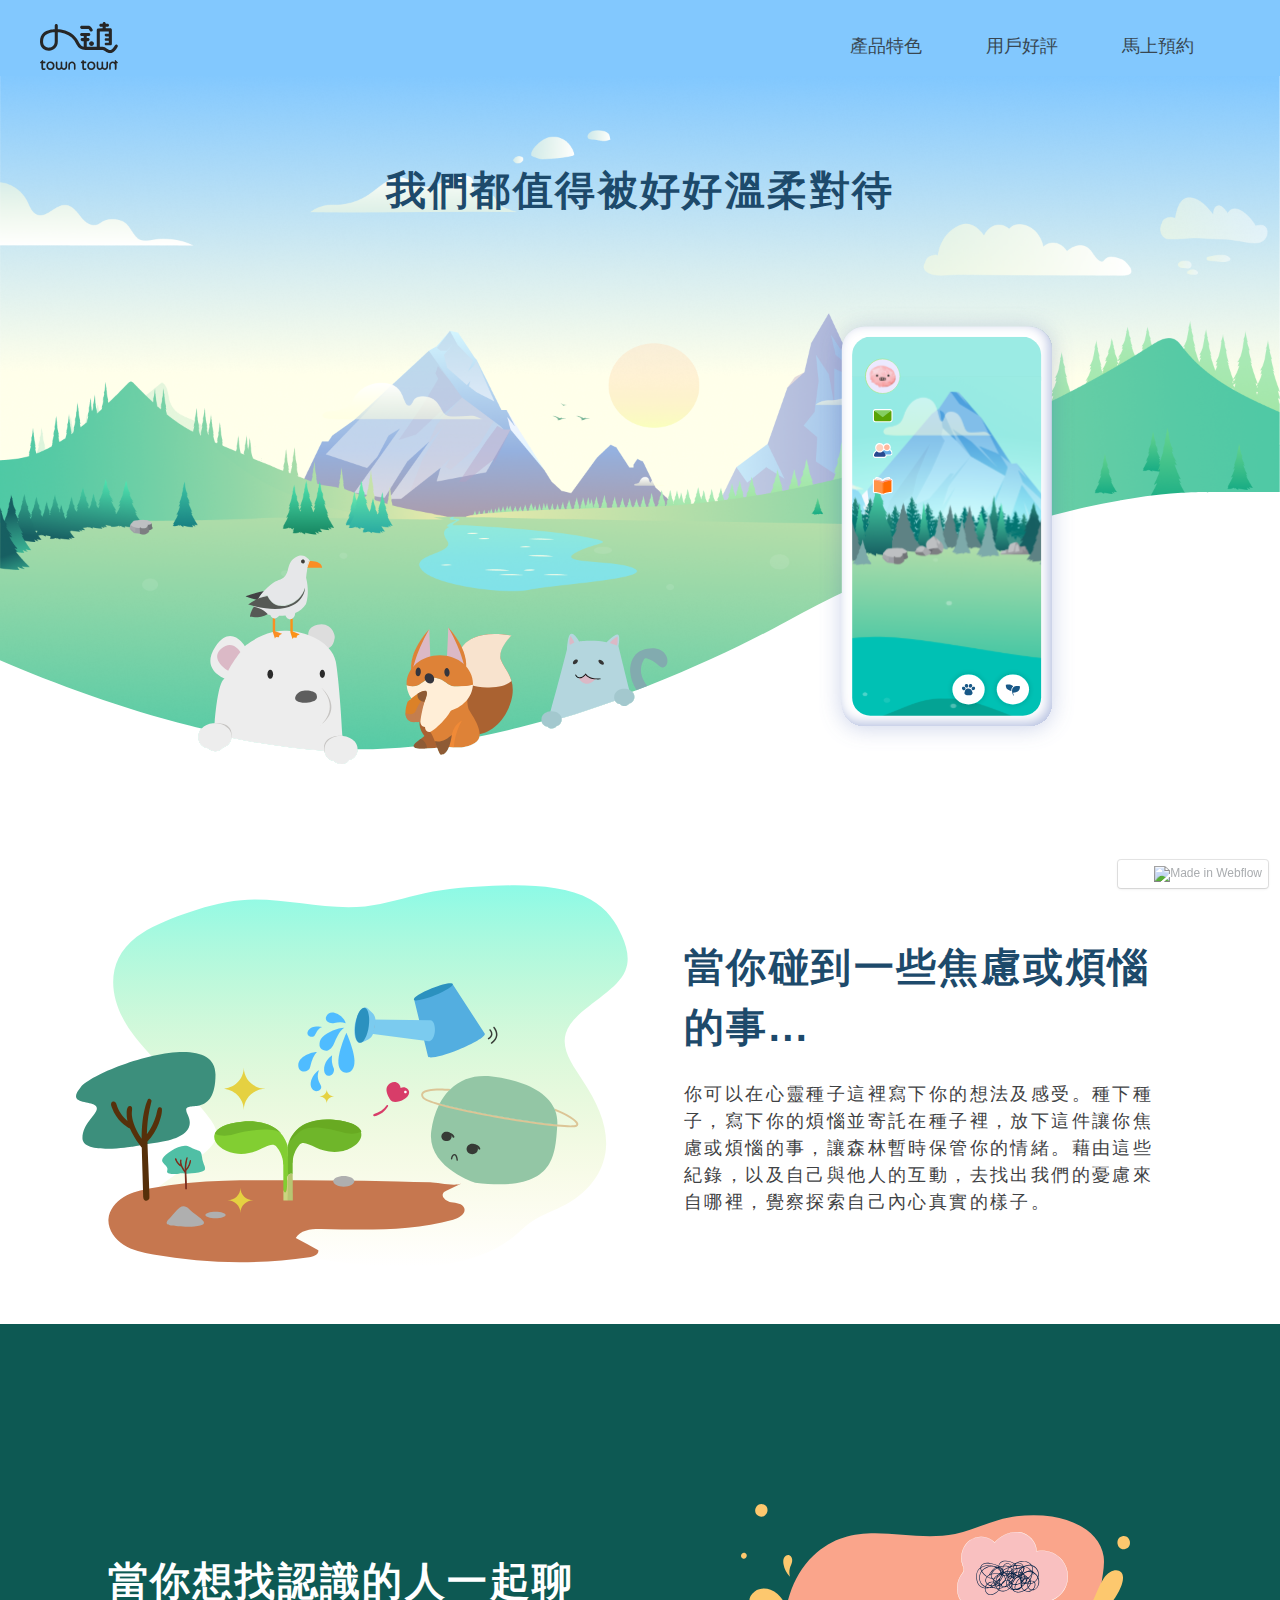
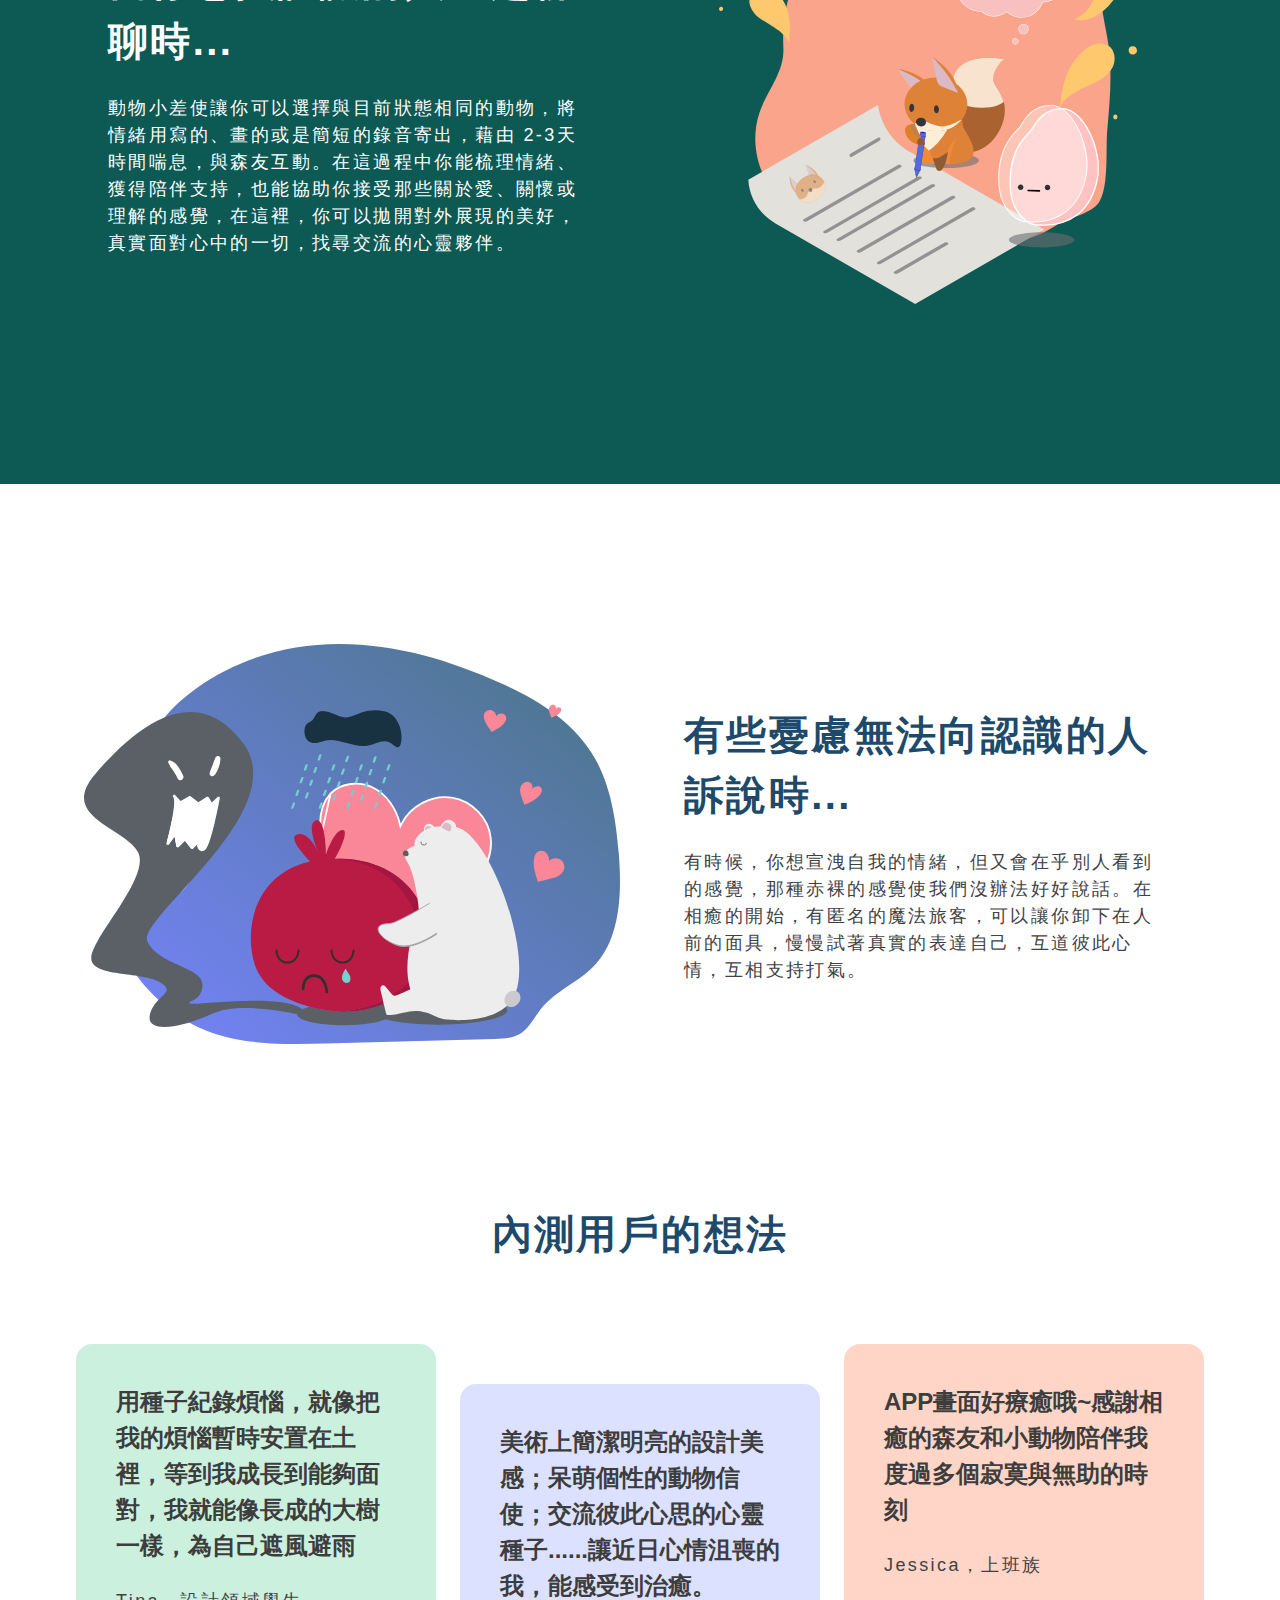
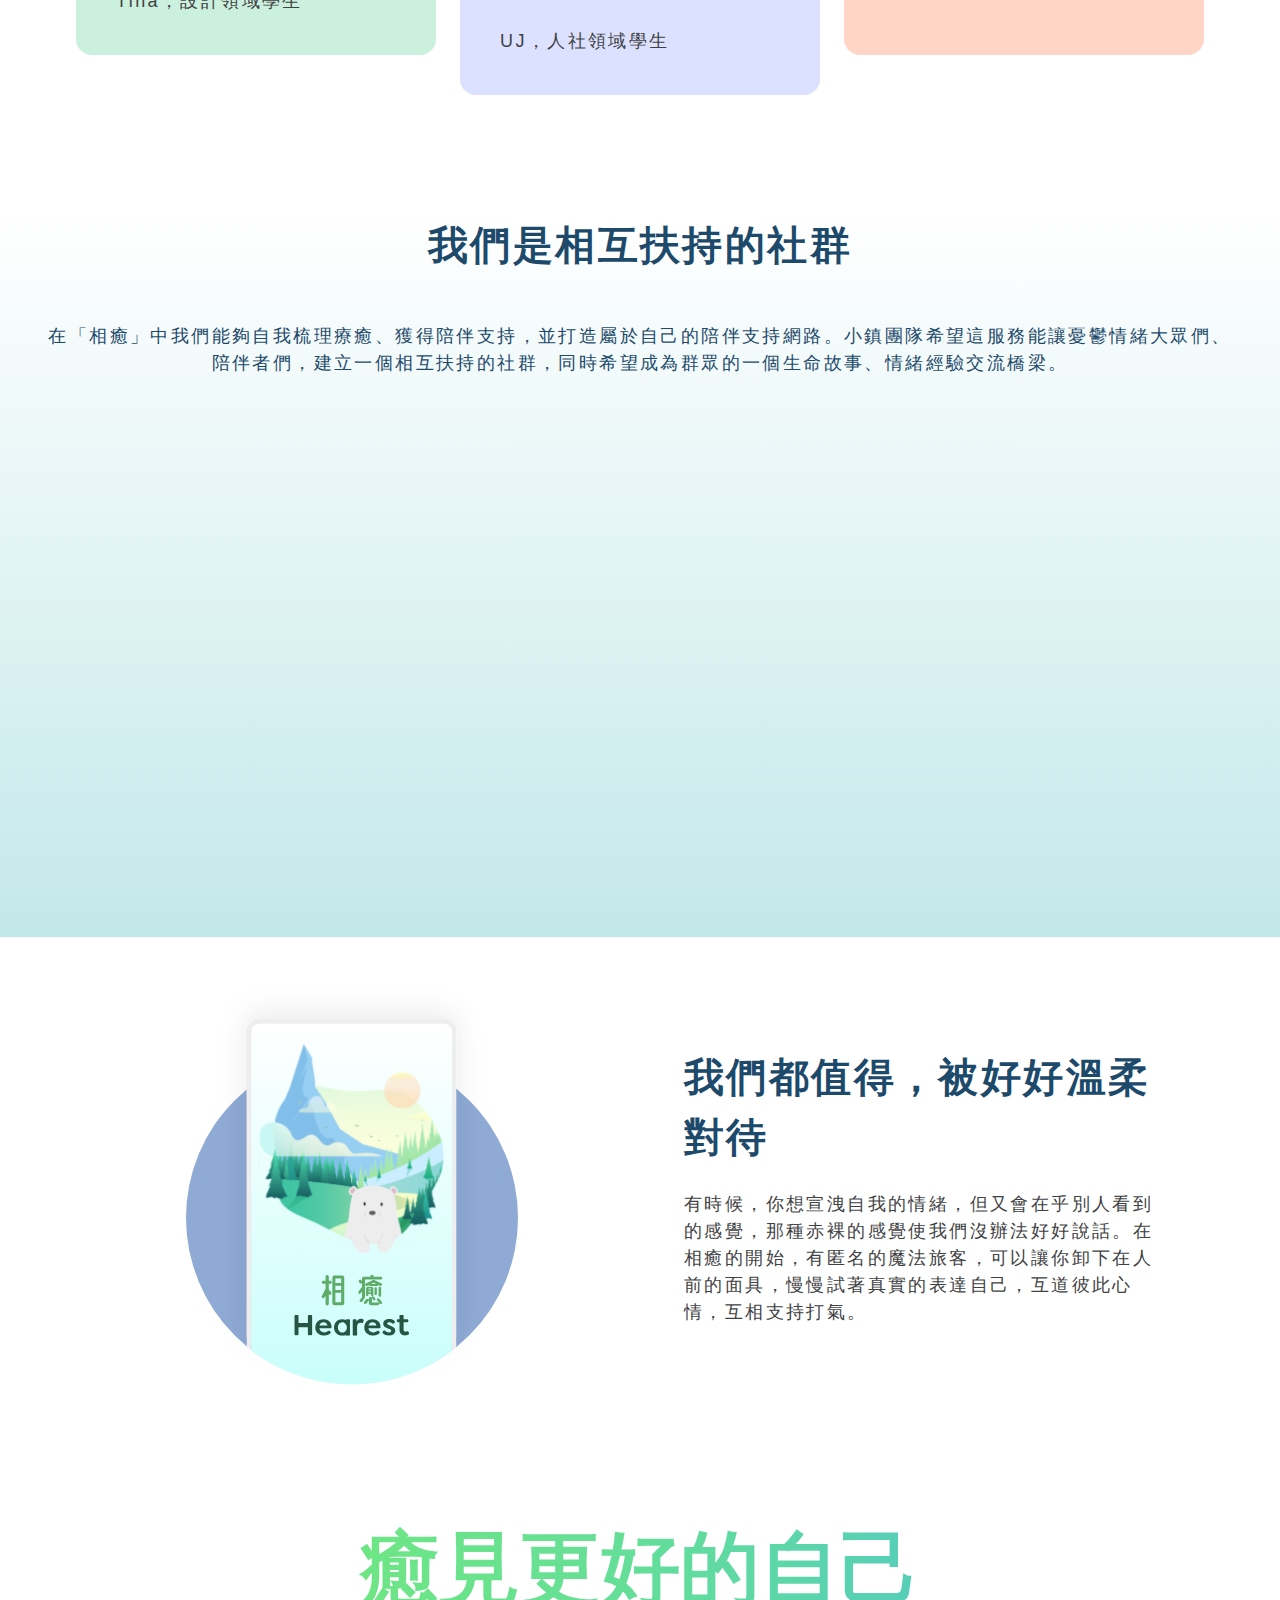
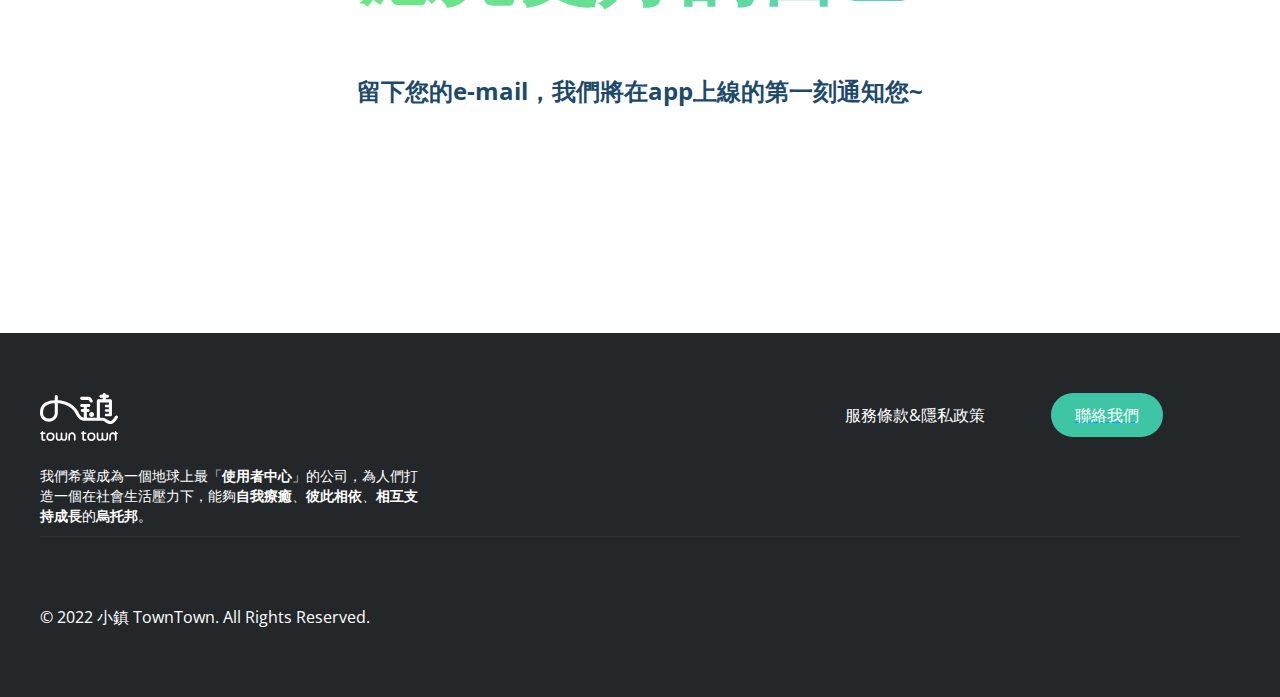
==== index.html @ df7f4c68 "rename index.html" ====
<!DOCTYPE html>
<!-- saved from url=(0028)https://towntown.webflow.io/ -->
<html data-wf-domain="towntown.webflow.io" data-wf-page="653117f0934f3eadecce525b"
    data-wf-site="653117f0934f3eadecce5252"
    class="w-mod-js wf-opensans-n7-active wf-opensans-n6-active wf-opensans-n3-active wf-opensans-n8-active wf-opensans-n4-active wf-opensans-i8-active wf-opensans-i6-active wf-opensans-i7-active wf-opensans-i4-active wf-opensans-i3-active wf-active w-mod-ix">

<head>
    <meta http-equiv="Content-Type" content="text/html; charset=UTF-8">
    <style>
        .wf-force-outline-none[tabindex="-1"]:focus {
            outline: none;
        }
    </style>
    <title>相癒 Hearest | 憂鬱情緒療癒x 社會支持力量 | 小鎮 TownTown</title>
    <meta content="width=device-width, initial-scale=1" name="viewport">
    <meta content="Webflow" name="generator">
    <link href="./相癒 Hearest _ 憂鬱情緒療癒x 社會支持力量 _ 小鎮 TownTown_files/towntown.webflow.52b657174.css" rel="stylesheet"
        type="text/css">
    <link href="https://fonts.googleapis.com/" rel="preconnect">
    <link href="https://fonts.gstatic.com/" rel="preconnect" crossorigin="anonymous">
    <script src="./相癒 Hearest _ 憂鬱情緒療癒x 社會支持力量 _ 小鎮 TownTown_files/webfont.js" type="text/javascript"></script>
    <link rel="stylesheet" href="./相癒 Hearest _ 憂鬱情緒療癒x 社會支持力量 _ 小鎮 TownTown_files/css" media="all">
    <script
        type="text/javascript">WebFont.load({ google: { families: ["Open Sans:300,300italic,400,400italic,600,600italic,700,700italic,800,800italic"] } });</script>
    <script
        type="text/javascript">!function (o, c) { var n = c.documentElement, t = " w-mod-"; n.className += t + "js", ("ontouchstart" in o || o.DocumentTouch && c instanceof DocumentTouch) && (n.className += t + "touch") }(window, document);</script>
    <link
        href="https://assets-global.website-files.com/653117f0934f3eadecce5252/6597a549fcd05eebdf01cf03_Frame%207173.png"
        rel="shortcut icon" type="image/x-icon">
    <link
        href="https://assets-global.website-files.com/653117f0934f3eadecce5252/6597a56d4db848d776b68b44_Frame%207173%20(1).png"
        rel="apple-touch-icon">
</head>

<body>
    <div class="hero-section">
        <div data-collapse="medium" data-animation="default" data-duration="400" id="Navigation" data-easing="ease"
            data-easing2="ease" role="banner" class="navbar w-nav">
            <div class="navigation-container">
                <div class="navigation-left"><a href="https://towntown.webflow.io/#" class="brand w-nav-brand"><img
                            src="./相癒 Hearest _ 憂鬱情緒療癒x 社會支持力量 _ 小鎮 TownTown_files/62aff07b612225268de9e72d_Town Town Logo.svg"
                            width="40" alt="" class="image"></a></div>
                <div class="navigation-right">
                    <div class="menu-button w-nav-button" style="-webkit-user-select: text;" aria-label="menu"
                        role="button" tabindex="0" aria-controls="w-nav-overlay-0" aria-haspopup="menu"
                        aria-expanded="false">
                        <div class="icon w-icon-nav-menu"></div>
                    </div>
                    <nav role="navigation" class="nav-menu w-nav-menu"><a href="https://towntown.webflow.io/#"
                            class="nav-link w-nav-link">產品特色</a><a href="https://towntown.webflow.io/#"
                            class="nav-link w-nav-link">用戶好評</a><a href="https://towntown.webflow.io/#"
                            class="nav-link w-nav-link">馬上預約</a></nav>
                </div>
            </div>
            <div class="w-nav-overlay" data-wf-ignore="" id="w-nav-overlay-0"></div>
        </div>
        <div class="header-container">
            <h1 class="hero-slogan">我們都值得被好好溫柔對待</h1>
        </div>
        <div class="hero-image-container"><img
                src="./相癒 Hearest _ 憂鬱情緒療癒x 社會支持力量 _ 小鎮 TownTown_files/62aff07b61222575c3e9e72e_Hero Image.png"
                loading="lazy" alt="" class="hero-image">
            <div class="hero-under-image-container"><img
                    src="./相癒 Hearest _ 憂鬱情緒療癒x 社會支持力量 _ 小鎮 TownTown_files/62aff07b6122252638e9e72f_Hero Under.svg"
                    loading="lazy" alt="" class="image-2"><img
                    src="./相癒 Hearest _ 憂鬱情緒療癒x 社會支持力量 _ 小鎮 TownTown_files/62aff07b612225387fe9e73b_phone.svg"
                    loading="lazy" alt="" class="phone-image"></div>
        </div>
    </div>
    <div id="Feature" class="feature-section-001">
        <div class="feature-container w-container">
            <div class="feature-wrap">
                <div id="w-node-_2a39d001-4cb1-9a14-b9ed-28e8a02d83ef-ecce525b" class="feature-image-wrapper"><img
                        src="./相癒 Hearest _ 憂鬱情緒療癒x 社會支持力量 _ 小鎮 TownTown_files/62aff07b6122257db8e9e738_feature01.svg"
                        loading="lazy" alt="" class="feature-image"></div>
                <div id="w-node-_2a39d001-4cb1-9a14-b9ed-28e8a02d83f1-ecce525b" class="content-wrapper">
                    <h2 class="heading-2">當你碰到一些焦慮或煩惱的事...</h2>
                    <h5 class="heading-5">
                        你可以在心靈種子這裡寫下你的想法及感受。種下種子，寫下你的煩惱並寄託在種子裡，放下這件讓你焦慮或煩惱的事，讓森林暫時保管你的情緒。藉由這些紀錄，以及自己與他人的互動，去找出我們的憂慮來自哪裡，覺察探索自己內心真實的樣子。
                    </h5>
                </div>
            </div>
        </div>
    </div>
    <div class="feature-section-002">
        <div class="feature-container w-container">
            <div class="feature-wrap">
                <div id="w-node-_3c81099e-f579-6a2d-8069-eecb52c39611-ecce525b" class="content-wrapper">
                    <h2 class="white-heading-2">當你想找認識的人一起聊聊時...</h2>
                    <h5 class="white-heading-5">動物小差使讓你可以選擇與目前狀態相同的動物，將情緒用寫的、畫的或是簡短的錄音寄出，藉由 2-3天
                        時間喘息，與森友互動。在這過程中你能梳理情緒、獲得陪伴支持，也能協助你接受那些關於愛、關懷或理解的感覺，在這裡，你可以拋開對外展現的美好，真實面對心中的一切，找尋交流的心靈夥伴。</h5>
                </div>
                <div id="w-node-_3c81099e-f579-6a2d-8069-eecb52c39616-ecce525b" class="feature-image-wrapper"><img
                        src="./相癒 Hearest _ 憂鬱情緒療癒x 社會支持力量 _ 小鎮 TownTown_files/62aff07b61222566b6e9e736_feature02.svg"
                        loading="lazy" alt="" class="feature-image"></div>
            </div>
        </div>
    </div>
    <div class="feature-section-003">
        <div class="feature-container w-container">
            <div class="feature-wrap">
                <div id="w-node-c31a8336-4b99-c347-07bd-5ba0e6fea67e-ecce525b" class="feature-image-wrapper"><img
                        src="./相癒 Hearest _ 憂鬱情緒療癒x 社會支持力量 _ 小鎮 TownTown_files/62aff07b6122253f53e9e737_feature03.svg"
                        loading="lazy" alt="" class="feature-image"></div>
                <div id="w-node-c31a8336-4b99-c347-07bd-5ba0e6fea680-ecce525b" class="content-wrapper">
                    <h2 class="heading-2">有些憂慮無法向認識的人訴說時...</h2>
                    <h5 class="heading-6">
                        有時候，你想宣洩自我的情緒，但又會在乎別人看到的感覺，那種赤裸的感覺使我們沒辦法好好說話。在相癒的開始，有匿名的魔法旅客，可以讓你卸下在人前的面具，慢慢試著真實的表達自己，互道彼此心情，互相支持打氣。
                    </h5>
                </div>
            </div>
        </div>
    </div>
    <div id="Comment" class="comment-section">
        <h1 class="heading-1">內測用戶的想法</h1>
        <div class="comment-container w-container">
            <div class="w-layout-grid comment-wrapper">
                <div id="w-node-_5c5f6e3d-2763-3bc3-1f70-f524d8a267f0-ecce525b" class="green-comment">
                    <h3 class="heading-3">用種子紀錄煩惱，就像把我的煩惱暫時安置在土裡，等到我成長到能夠面對，我就能像長成的大樹一樣，為自己遮風避雨</h3>
                    <h5 class="heading-7">Tina，設計領域學生</h5>
                </div>
                <div id="w-node-_5c5f6e3d-2763-3bc3-1f70-f524d8a267f5-ecce525b" class="blue-comment">
                    <h3 class="heading-3">美術上簡潔明亮的設計美感；呆萌個性的動物信使；交流彼此心思的心靈種子......讓近日心情沮喪的我，能感受到治癒。</h3>
                    <h5 class="heading-8">UJ，人社領域學生</h5>
                </div>
                <div id="w-node-_5c5f6e3d-2763-3bc3-1f70-f524d8a267fa-ecce525b" class="red-comment">
                    <h3 class="heading-3">APP畫面好療癒哦~感謝相癒的森友和小動物陪伴我度過多個寂寞與無助的時刻</h3>
                    <h5 class="heading-8">Jessica，上班族</h5>
                </div>
            </div>
        </div>
    </div>
    <div class="community-section">
        <h1 class="heading-9">我們是相互扶持的社群</h1>
        <div class="community-container w-container">
            <h4 class="heading-4">
                在「相癒」中我們能夠自我梳理療癒、獲得陪伴支持，並打造屬於自己的陪伴支持網路。小鎮團隊希望這服務能讓憂鬱情緒大眾們、陪伴者們，建立一個相互扶持的社群，同時希望成為群眾的一個生命故事、情緒經驗交流橋梁。
            </h4>
        </div>
    </div>
    <div class="feature-section-004">
        <div class="feature-container w-container">
            <div class="feature-wrap">
                <div id="w-node-_14f64a3d-f7d2-2223-f812-e073b749626a-ecce525b" class="feature-image-wrapper"><img
                        src="./相癒 Hearest _ 憂鬱情緒療癒x 社會支持力量 _ 小鎮 TownTown_files/62aff07b6122251a7ae9e743_phone 2.svg"
                        loading="lazy" alt="" class="feature-image"></div>
                <div id="w-node-_14f64a3d-f7d2-2223-f812-e073b749626c-ecce525b" class="content-wrapper">
                    <h2 class="heading-10">我們都值得，被好好溫柔對待</h2>
                    <h5 class="heading-11">
                        有時候，你想宣洩自我的情緒，但又會在乎別人看到的感覺，那種赤裸的感覺使我們沒辦法好好說話。在相癒的開始，有匿名的魔法旅客，可以讓你卸下在人前的面具，慢慢試著真實的表達自己，互道彼此心情，互相支持打氣。
                    </h5>
                </div>
            </div>
        </div>
    </div>
    <div id="Subscription" class="subscribe-section">
        <div class="feature-container-2 w-container">
            <div class="gradient-slogan">
                <div class="slogan">癒見更好的自己</div>
            </div>
            <h4 class="bold-heading-4">留下您的e-mail，我們將在app上線的第一刻通知您~</h4>
            <div data-w-id="fd6d6edf-c2c5-7ba2-e72b-1a6499dc7aa2" style="opacity: 1;" class="form-block w-form">
                <form id="email-form" name="email-form" data-name="Email Form"
                    action="https://gmail.us9.list-manage.com/subscribe/post?u=cec7a58bfc59dd7334b4f89f1&amp;amp;id=565ceb5d93"
                    method="post" class="white-form" data-wf-page-id="653117f0934f3eadecce525b"
                    data-wf-element-id="fd6d6edf-c2c5-7ba2-e72b-1a6499dc7aa3" aria-label="Email Form"><input
                        type="email" class="form w-input" maxlength="256" name="Email" data-name="Email"
                        placeholder="請輸入您的e-mail" id="Email" required=""><input type="submit" value="通知我"
                        data-wait="Please wait..." class="submit-btn w-button"></form>
                <div class="success w-form-done" tabindex="-1" role="region" aria-label="Email Form success">
                    <div class="text-block-83"> 非常感謝~ 您將會在app上線的第一天收到通知!</div>
                </div>
                <div class="error-message w-form-fail" tabindex="-1" role="region" aria-label="Email Form failure">
                    <div class="text-block-83">喔哦! 您輸入的email格式可能不正確喔，請重新輸入吧~</div>
                </div>
            </div>
        </div>
    </div>
    <div class="footer">
        <div class="container">
            <div class="w-layout-grid footer-grid">
                <div id="w-node-_1923ae37-2d7e-2918-fe6b-a9c9cfc6e1f8-ecce525b" class="footer-column"><img
                        src="./相癒 Hearest _ 憂鬱情緒療癒x 社會支持力量 _ 小鎮 TownTown_files/62aff07b612225fec0e9e744_white logo.svg"
                        alt="" height="48" class="footer-logo">
                    <p class="paragraph-2">
                        我們希冀成為一個地球上最「<strong>使用者中心</strong>」的公司，為人們打造一個在社會生活壓力下，能夠<strong>自我療癒</strong>、<strong>彼此相依</strong>、<strong>相互支持成長</strong>的<strong>烏托邦</strong>。
                    </p>
                </div>
                <div id="w-node-_1923ae37-2d7e-2918-fe6b-a9c9cfc6e20b-ecce525b" class="footer-column"></div>
                <div id="w-node-_1923ae37-2d7e-2918-fe6b-a9c9cfc6e20c-ecce525b" class="footer-column"><a
                        href="https://towntown.webflow.io/#" class="footer-link">服務條款&amp;隱私政策</a></div>
                <div id="w-node-_1923ae37-2d7e-2918-fe6b-a9c9cfc6e20f-ecce525b" class="footer-column"><a
                        href="mailto:tobewithblue@gmail.com" class="link-block w-inline-block">
                        <div class="contact-me-button">
                            <div class="contact-me-text">聯絡我們</div>
                        </div>
                    </a></div>
            </div>
            <div class="footer-legal">
                <div class="footer-detail-left">
                    <div class="legal">© 2022 小鎮 TownTown. All Rights Reserved.</div>
                </div>
                <div class="footer-detail-right"></div>
            </div>
        </div>
    </div>
    <script src="./相癒 Hearest _ 憂鬱情緒療癒x 社會支持力量 _ 小鎮 TownTown_files/jquery-3.5.1.min.dc5e7f18c8.js"
        type="text/javascript" integrity="sha256-9/aliU8dGd2tb6OSsuzixeV4y/faTqgFtohetphbbj0="
        crossorigin="anonymous"></script>
    <script src="./相癒 Hearest _ 憂鬱情緒療癒x 社會支持力量 _ 小鎮 TownTown_files/webflow.1dc22de0c.js"
        type="text/javascript"></script>
</body>

</html>
---- 相癒 Hearest _ 憂鬱情緒療癒x 社會支持力量 _ 小鎮 TownTown_files/towntown.webflow.52b657174.css ----
html {
  -ms-text-size-adjust: 100%;
  -webkit-text-size-adjust: 100%;
  font-family: sans-serif;
}

body {
  margin: 0;
}

article, aside, details, figcaption, figure, footer, header, hgroup, main, menu, nav, section, summary {
  display: block;
}

audio, canvas, progress, video {
  vertical-align: baseline;
  display: inline-block;
}

audio:not([controls]) {
  height: 0;
  display: none;
}

[hidden], template {
  display: none;
}

a {
  background-color: rgba(0, 0, 0, 0);
}

a:active, a:hover {
  outline: 0;
}

abbr[title] {
  border-bottom: 1px dotted;
}

b, strong {
  font-weight: bold;
}

dfn {
  font-style: italic;
}

h1 {
  margin: .67em 0;
  font-size: 2em;
}

mark {
  color: #000;
  background: #ff0;
}

small {
  font-size: 80%;
}

sub, sup {
  vertical-align: baseline;
  font-size: 75%;
  line-height: 0;
  position: relative;
}

sup {
  top: -.5em;
}

sub {
  bottom: -.25em;
}

img {
  border: 0;
}

svg:not(:root) {
  overflow: hidden;
}

figure {
  margin: 1em 40px;
}

hr {
  box-sizing: content-box;
  height: 0;
}

pre {
  overflow: auto;
}

code, kbd, pre, samp {
  font-family: monospace;
  font-size: 1em;
}

button, input, optgroup, select, textarea {
  color: inherit;
  font: inherit;
  margin: 0;
}

button {
  overflow: visible;
}

button, select {
  text-transform: none;
}

button, html input[type="button"], input[type="reset"] {
  -webkit-appearance: button;
  cursor: pointer;
}

button[disabled], html input[disabled] {
  cursor: default;
}

button::-moz-focus-inner, input::-moz-focus-inner {
  border: 0;
  padding: 0;
}

input {
  line-height: normal;
}

input[type="checkbox"], input[type="radio"] {
  box-sizing: border-box;
  padding: 0;
}

input[type="number"]::-webkit-inner-spin-button, input[type="number"]::-webkit-outer-spin-button {
  height: auto;
}

input[type="search"] {
  -webkit-appearance: none;
}

input[type="search"]::-webkit-search-cancel-button, input[type="search"]::-webkit-search-decoration {
  -webkit-appearance: none;
}

fieldset {
  border: 1px solid silver;
  margin: 0 2px;
  padding: .35em .625em .75em;
}

legend {
  border: 0;
  padding: 0;
}

textarea {
  overflow: auto;
}

optgroup {
  font-weight: bold;
}

table {
  border-collapse: collapse;
  border-spacing: 0;
}

td, th {
  padding: 0;
}

@font-face {
  font-family: webflow-icons;
  src: url("[data-uri]") format("truetype");
  font-weight: normal;
  font-style: normal;
}

[class^="w-icon-"], [class*=" w-icon-"] {
  speak: none;
  font-variant: normal;
  text-transform: none;
  -webkit-font-smoothing: antialiased;
  -moz-osx-font-smoothing: grayscale;
  font-style: normal;
  font-weight: normal;
  line-height: 1;
  font-family: webflow-icons !important;
}

.w-icon-slider-right:before {
  content: "";
}

.w-icon-slider-left:before {
  content: "";
}

.w-icon-nav-menu:before {
  content: "";
}

.w-icon-arrow-down:before, .w-icon-dropdown-toggle:before {
  content: "";
}

.w-icon-file-upload-remove:before {
  content: "";
}

.w-icon-file-upload-icon:before {
  content: "";
}

* {
  box-sizing: border-box;
}

html {
  height: 100%;
}

body {
  min-height: 100%;
  color: #333;
  background-color: #fff;
  margin: 0;
  font-family: Arial, sans-serif;
  font-size: 14px;
  line-height: 20px;
}

img {
  max-width: 100%;
  vertical-align: middle;
  display: inline-block;
}

html.w-mod-touch * {
  background-attachment: scroll !important;
}

.w-block {
  display: block;
}

.w-inline-block {
  max-width: 100%;
  display: inline-block;
}

.w-clearfix:before, .w-clearfix:after {
  content: " ";
  grid-area: 1 / 1 / 2 / 2;
  display: table;
}

.w-clearfix:after {
  clear: both;
}

.w-hidden {
  display: none;
}

.w-button {
  color: #fff;
  line-height: inherit;
  cursor: pointer;
  background-color: #3898ec;
  border: 0;
  border-radius: 0;
  padding: 9px 15px;
  text-decoration: none;
  display: inline-block;
}

input.w-button {
  -webkit-appearance: button;
}

html[data-w-dynpage] [data-w-cloak] {
  color: rgba(0, 0, 0, 0) !important;
}

.w-code-block {
  margin: unset;
}

.w-webflow-badge, .w-webflow-badge * {
  z-index: auto;
  visibility: visible;
  box-sizing: border-box;
  width: auto;
  height: auto;
  max-height: none;
  max-width: none;
  min-height: 0;
  min-width: 0;
  float: none;
  clear: none;
  box-shadow: none;
  opacity: 1;
  direction: ltr;
  font-family: inherit;
  font-weight: inherit;
  color: inherit;
  font-size: inherit;
  line-height: inherit;
  font-style: inherit;
  font-variant: inherit;
  text-align: inherit;
  letter-spacing: inherit;
  -webkit-text-decoration: inherit;
  text-decoration: inherit;
  text-indent: 0;
  text-transform: inherit;
  text-shadow: none;
  font-smoothing: auto;
  vertical-align: baseline;
  cursor: inherit;
  white-space: inherit;
  word-break: normal;
  word-spacing: normal;
  word-wrap: normal;
  background: none;
  border: 0 rgba(0, 0, 0, 0);
  border-radius: 0;
  margin: 0;
  padding: 0;
  list-style-type: disc;
  transition: none;
  display: block;
  position: static;
  top: auto;
  bottom: auto;
  left: auto;
  right: auto;
  overflow: visible;
  transform: none;
}

.w-webflow-badge {
  white-space: nowrap;
  cursor: pointer;
  box-shadow: 0 0 0 1px rgba(0, 0, 0, .1), 0 1px 3px rgba(0, 0, 0, .1);
  visibility: visible !important;
  z-index: 2147483647 !important;
  color: #aaadb0 !important;
  opacity: 1 !important;
  width: auto !important;
  height: auto !important;
  background-color: #fff !important;
  border-radius: 3px !important;
  margin: 0 !important;
  padding: 6px !important;
  font-size: 12px !important;
  line-height: 14px !important;
  text-decoration: none !important;
  display: inline-block !important;
  position: fixed !important;
  top: auto !important;
  bottom: 12px !important;
  left: auto !important;
  right: 12px !important;
  overflow: visible !important;
  transform: none !important;
}

.w-webflow-badge > img {
  visibility: visible !important;
  opacity: 1 !important;
  vertical-align: middle !important;
  display: inline-block !important;
}

h1, h2, h3, h4, h5, h6 {
  margin-bottom: 10px;
  font-weight: bold;
}

h1 {
  margin-top: 20px;
  font-size: 38px;
  line-height: 44px;
}

h2 {
  margin-top: 20px;
  font-size: 32px;
  line-height: 36px;
}

h3 {
  margin-top: 20px;
  font-size: 24px;
  line-height: 30px;
}

h4 {
  margin-top: 10px;
  font-size: 18px;
  line-height: 24px;
}

h5 {
  margin-top: 10px;
  font-size: 14px;
  line-height: 20px;
}

h6 {
  margin-top: 10px;
  font-size: 12px;
  line-height: 18px;
}

p {
  margin-top: 0;
  margin-bottom: 10px;
}

blockquote {
  border-left: 5px solid #e2e2e2;
  margin: 0 0 10px;
  padding: 10px 20px;
  font-size: 18px;
  line-height: 22px;
}

figure {
  margin: 0 0 10px;
}

figcaption {
  text-align: center;
  margin-top: 5px;
}

ul, ol {
  margin-top: 0;
  margin-bottom: 10px;
  padding-left: 40px;
}

.w-list-unstyled {
  padding-left: 0;
  list-style: none;
}

.w-embed:before, .w-embed:after {
  content: " ";
  grid-area: 1 / 1 / 2 / 2;
  display: table;
}

.w-embed:after {
  clear: both;
}

.w-video {
  width: 100%;
  padding: 0;
  position: relative;
}

.w-video iframe, .w-video object, .w-video embed {
  width: 100%;
  height: 100%;
  border: none;
  position: absolute;
  top: 0;
  left: 0;
}

fieldset {
  border: 0;
  margin: 0;
  padding: 0;
}

button, [type="button"], [type="reset"] {
  cursor: pointer;
  -webkit-appearance: button;
  border: 0;
}

.w-form {
  margin: 0 0 15px;
}

.w-form-done {
  text-align: center;
  background-color: #ddd;
  padding: 20px;
  display: none;
}

.w-form-fail {
  background-color: #ffdede;
  margin-top: 10px;
  padding: 10px;
  display: none;
}

label {
  margin-bottom: 5px;
  font-weight: bold;
  display: block;
}

.w-input, .w-select {
  width: 100%;
  height: 38px;
  color: #333;
  vertical-align: middle;
  background-color: #fff;
  border: 1px solid #ccc;
  margin-bottom: 10px;
  padding: 8px 12px;
  font-size: 14px;
  line-height: 1.42857;
  display: block;
}

.w-input:-moz-placeholder, .w-select:-moz-placeholder {
  color: #999;
}

.w-input::-moz-placeholder, .w-select::-moz-placeholder {
  color: #999;
  opacity: 1;
}

.w-input::-webkit-input-placeholder, .w-select::-webkit-input-placeholder {
  color: #999;
}

.w-input:focus, .w-select:focus {
  border-color: #3898ec;
  outline: 0;
}

.w-input[disabled], .w-select[disabled], .w-input[readonly], .w-select[readonly], fieldset[disabled] .w-input, fieldset[disabled] .w-select {
  cursor: not-allowed;
}

.w-input[disabled]:not(.w-input-disabled), .w-select[disabled]:not(.w-input-disabled), .w-input[readonly], .w-select[readonly], fieldset[disabled]:not(.w-input-disabled) .w-input, fieldset[disabled]:not(.w-input-disabled) .w-select {
  background-color: #eee;
}

textarea.w-input, textarea.w-select {
  height: auto;
}

.w-select {
  background-color: #f3f3f3;
}

.w-select[multiple] {
  height: auto;
}

.w-form-label {
  cursor: pointer;
  margin-bottom: 0;
  font-weight: normal;
  display: inline-block;
}

.w-radio {
  margin-bottom: 5px;
  padding-left: 20px;
  display: block;
}

.w-radio:before, .w-radio:after {
  content: " ";
  grid-area: 1 / 1 / 2 / 2;
  display: table;
}

.w-radio:after {
  clear: both;
}

.w-radio-input {
  float: left;
  margin: 3px 0 0 -20px;
  line-height: normal;
}

.w-file-upload {
  margin-bottom: 10px;
  display: block;
}

.w-file-upload-input {
  width: .1px;
  height: .1px;
  opacity: 0;
  z-index: -100;
  position: absolute;
  overflow: hidden;
}

.w-file-upload-default, .w-file-upload-uploading, .w-file-upload-success {
  color: #333;
  display: inline-block;
}

.w-file-upload-error {
  margin-top: 10px;
  display: block;
}

.w-file-upload-default.w-hidden, .w-file-upload-uploading.w-hidden, .w-file-upload-error.w-hidden, .w-file-upload-success.w-hidden {
  display: none;
}

.w-file-upload-uploading-btn {
  cursor: pointer;
  background-color: #fafafa;
  border: 1px solid #ccc;
  margin: 0;
  padding: 8px 12px;
  font-size: 14px;
  font-weight: normal;
  display: flex;
}

.w-file-upload-file {
  background-color: #fafafa;
  border: 1px solid #ccc;
  flex-grow: 1;
  justify-content: space-between;
  margin: 0;
  padding: 8px 9px 8px 11px;
  display: flex;
}

.w-file-upload-file-name {
  font-size: 14px;
  font-weight: normal;
  display: block;
}

.w-file-remove-link {
  width: auto;
  height: auto;
  cursor: pointer;
  margin-top: 3px;
  margin-left: 10px;
  padding: 3px;
  display: block;
}

.w-icon-file-upload-remove {
  margin: auto;
  font-size: 10px;
}

.w-file-upload-error-msg {
  color: #ea384c;
  padding: 2px 0;
  display: inline-block;
}

.w-file-upload-info {
  padding: 0 12px;
  line-height: 38px;
  display: inline-block;
}

.w-file-upload-label {
  cursor: pointer;
  background-color: #fafafa;
  border: 1px solid #ccc;
  margin: 0;
  padding: 8px 12px;
  font-size: 14px;
  font-weight: normal;
  display: inline-block;
}

.w-icon-file-upload-icon, .w-icon-file-upload-uploading {
  width: 20px;
  margin-right: 8px;
  display: inline-block;
}

.w-icon-file-upload-uploading {
  height: 20px;
}

.w-container {
  max-width: 940px;
  margin-left: auto;
  margin-right: auto;
}

.w-container:before, .w-container:after {
  content: " ";
  grid-area: 1 / 1 / 2 / 2;
  display: table;
}

.w-container:after {
  clear: both;
}

.w-container .w-row {
  margin-left: -10px;
  margin-right: -10px;
}

.w-row:before, .w-row:after {
  content: " ";
  grid-area: 1 / 1 / 2 / 2;
  display: table;
}

.w-row:after {
  clear: both;
}

.w-row .w-row {
  margin-left: 0;
  margin-right: 0;
}

.w-col {
  float: left;
  width: 100%;
  min-height: 1px;
  padding-left: 10px;
  padding-right: 10px;
  position: relative;
}

.w-col .w-col {
  padding-left: 0;
  padding-right: 0;
}

.w-col-1 {
  width: 8.33333%;
}

.w-col-2 {
  width: 16.6667%;
}

.w-col-3 {
  width: 25%;
}

.w-col-4 {
  width: 33.3333%;
}

.w-col-5 {
  width: 41.6667%;
}

.w-col-6 {
  width: 50%;
}

.w-col-7 {
  width: 58.3333%;
}

.w-col-8 {
  width: 66.6667%;
}

.w-col-9 {
  width: 75%;
}

.w-col-10 {
  width: 83.3333%;
}

.w-col-11 {
  width: 91.6667%;
}

.w-col-12 {
  width: 100%;
}

.w-hidden-main {
  display: none !important;
}

@media screen and (max-width: 991px) {
  .w-container {
    max-width: 728px;
  }

  .w-hidden-main {
    display: inherit !important;
  }

  .w-hidden-medium {
    display: none !important;
  }

  .w-col-medium-1 {
    width: 8.33333%;
  }

  .w-col-medium-2 {
    width: 16.6667%;
  }

  .w-col-medium-3 {
    width: 25%;
  }

  .w-col-medium-4 {
    width: 33.3333%;
  }

  .w-col-medium-5 {
    width: 41.6667%;
  }

  .w-col-medium-6 {
    width: 50%;
  }

  .w-col-medium-7 {
    width: 58.3333%;
  }

  .w-col-medium-8 {
    width: 66.6667%;
  }

  .w-col-medium-9 {
    width: 75%;
  }

  .w-col-medium-10 {
    width: 83.3333%;
  }

  .w-col-medium-11 {
    width: 91.6667%;
  }

  .w-col-medium-12 {
    width: 100%;
  }

  .w-col-stack {
    width: 100%;
    left: auto;
    right: auto;
  }
}

@media screen and (max-width: 767px) {
  .w-hidden-main, .w-hidden-medium {
    display: inherit !important;
  }

  .w-hidden-small {
    display: none !important;
  }

  .w-row, .w-container .w-row {
    margin-left: 0;
    margin-right: 0;
  }

  .w-col {
    width: 100%;
    left: auto;
    right: auto;
  }

  .w-col-small-1 {
    width: 8.33333%;
  }

  .w-col-small-2 {
    width: 16.6667%;
  }

  .w-col-small-3 {
    width: 25%;
  }

  .w-col-small-4 {
    width: 33.3333%;
  }

  .w-col-small-5 {
    width: 41.6667%;
  }

  .w-col-small-6 {
    width: 50%;
  }

  .w-col-small-7 {
    width: 58.3333%;
  }

  .w-col-small-8 {
    width: 66.6667%;
  }

  .w-col-small-9 {
    width: 75%;
  }

  .w-col-small-10 {
    width: 83.3333%;
  }

  .w-col-small-11 {
    width: 91.6667%;
  }

  .w-col-small-12 {
    width: 100%;
  }
}

@media screen and (max-width: 479px) {
  .w-container {
    max-width: none;
  }

  .w-hidden-main, .w-hidden-medium, .w-hidden-small {
    display: inherit !important;
  }

  .w-hidden-tiny {
    display: none !important;
  }

  .w-col {
    width: 100%;
  }

  .w-col-tiny-1 {
    width: 8.33333%;
  }

  .w-col-tiny-2 {
    width: 16.6667%;
  }

  .w-col-tiny-3 {
    width: 25%;
  }

  .w-col-tiny-4 {
    width: 33.3333%;
  }

  .w-col-tiny-5 {
    width: 41.6667%;
  }

  .w-col-tiny-6 {
    width: 50%;
  }

  .w-col-tiny-7 {
    width: 58.3333%;
  }

  .w-col-tiny-8 {
    width: 66.6667%;
  }

  .w-col-tiny-9 {
    width: 75%;
  }

  .w-col-tiny-10 {
    width: 83.3333%;
  }

  .w-col-tiny-11 {
    width: 91.6667%;
  }

  .w-col-tiny-12 {
    width: 100%;
  }
}

.w-widget {
  position: relative;
}

.w-widget-map {
  width: 100%;
  height: 400px;
}

.w-widget-map label {
  width: auto;
  display: inline;
}

.w-widget-map img {
  max-width: inherit;
}

.w-widget-map .gm-style-iw {
  text-align: center;
}

.w-widget-map .gm-style-iw > button {
  display: none !important;
}

.w-widget-twitter {
  overflow: hidden;
}

.w-widget-twitter-count-shim {
  vertical-align: top;
  width: 28px;
  height: 20px;
  text-align: center;
  background: #fff;
  border: 1px solid #758696;
  border-radius: 3px;
  display: inline-block;
  position: relative;
}

.w-widget-twitter-count-shim * {
  pointer-events: none;
  -webkit-user-select: none;
  -ms-user-select: none;
  user-select: none;
}

.w-widget-twitter-count-shim .w-widget-twitter-count-inner {
  text-align: center;
  color: #999;
  font-family: serif;
  font-size: 15px;
  line-height: 12px;
  position: relative;
}

.w-widget-twitter-count-shim .w-widget-twitter-count-clear {
  display: block;
  position: relative;
}

.w-widget-twitter-count-shim.w--large {
  width: 36px;
  height: 28px;
}

.w-widget-twitter-count-shim.w--large .w-widget-twitter-count-inner {
  font-size: 18px;
  line-height: 18px;
}

.w-widget-twitter-count-shim:not(.w--vertical) {
  margin-left: 5px;
  margin-right: 8px;
}

.w-widget-twitter-count-shim:not(.w--vertical).w--large {
  margin-left: 6px;
}

.w-widget-twitter-count-shim:not(.w--vertical):before, .w-widget-twitter-count-shim:not(.w--vertical):after {
  content: " ";
  height: 0;
  width: 0;
  pointer-events: none;
  border: solid rgba(0, 0, 0, 0);
  position: absolute;
  top: 50%;
  left: 0;
}

.w-widget-twitter-count-shim:not(.w--vertical):before {
  border-width: 4px;
  border-color: rgba(117, 134, 150, 0) #5d6c7b rgba(117, 134, 150, 0) rgba(117, 134, 150, 0);
  margin-top: -4px;
  margin-left: -9px;
}

.w-widget-twitter-count-shim:not(.w--vertical).w--large:before {
  border-width: 5px;
  margin-top: -5px;
  margin-left: -10px;
}

.w-widget-twitter-count-shim:not(.w--vertical):after {
  border-width: 4px;
  border-color: rgba(255, 255, 255, 0) #fff rgba(255, 255, 255, 0) rgba(255, 255, 255, 0);
  margin-top: -4px;
  margin-left: -8px;
}

.w-widget-twitter-count-shim:not(.w--vertical).w--large:after {
  border-width: 5px;
  margin-top: -5px;
  margin-left: -9px;
}

.w-widget-twitter-count-shim.w--vertical {
  width: 61px;
  height: 33px;
  margin-bottom: 8px;
}

.w-widget-twitter-count-shim.w--vertical:before, .w-widget-twitter-count-shim.w--vertical:after {
  content: " ";
  height: 0;
  width: 0;
  pointer-events: none;
  border: solid rgba(0, 0, 0, 0);
  position: absolute;
  top: 100%;
  left: 50%;
}

.w-widget-twitter-count-shim.w--vertical:before {
  border-width: 5px;
  border-color: #5d6c7b rgba(117, 134, 150, 0) rgba(117, 134, 150, 0);
  margin-left: -5px;
}

.w-widget-twitter-count-shim.w--vertical:after {
  border-width: 4px;
  border-color: #fff rgba(255, 255, 255, 0) rgba(255, 255, 255, 0);
  margin-left: -4px;
}

.w-widget-twitter-count-shim.w--vertical .w-widget-twitter-count-inner {
  font-size: 18px;
  line-height: 22px;
}

.w-widget-twitter-count-shim.w--vertical.w--large {
  width: 76px;
}

.w-background-video {
  height: 500px;
  color: #fff;
  position: relative;
  overflow: hidden;
}

.w-background-video > video {
  width: 100%;
  height: 100%;
  object-fit: cover;
  z-index: -100;
  background-position: 50%;
  background-size: cover;
  margin: auto;
  position: absolute;
  top: -100%;
  bottom: -100%;
  left: -100%;
  right: -100%;
}

.w-background-video > video::-webkit-media-controls-start-playback-button {
  -webkit-appearance: none;
  display: none !important;
}

.w-background-video--control {
  background-color: rgba(0, 0, 0, 0);
  padding: 0;
  position: absolute;
  bottom: 1em;
  right: 1em;
}

.w-background-video--control > [hidden] {
  display: none !important;
}

.w-slider {
  height: 300px;
  text-align: center;
  clear: both;
  -webkit-tap-highlight-color: rgba(0, 0, 0, 0);
  tap-highlight-color: rgba(0, 0, 0, 0);
  background: #ddd;
  position: relative;
}

.w-slider-mask {
  z-index: 1;
  height: 100%;
  white-space: nowrap;
  display: block;
  position: relative;
  left: 0;
  right: 0;
  overflow: hidden;
}

.w-slide {
  vertical-align: top;
  width: 100%;
  height: 100%;
  white-space: normal;
  text-align: left;
  display: inline-block;
  position: relative;
}

.w-slider-nav {
  z-index: 2;
  height: 40px;
  text-align: center;
  -webkit-tap-highlight-color: rgba(0, 0, 0, 0);
  tap-highlight-color: rgba(0, 0, 0, 0);
  margin: auto;
  padding-top: 10px;
  position: absolute;
  top: auto;
  bottom: 0;
  left: 0;
  right: 0;
}

.w-slider-nav.w-round > div {
  border-radius: 100%;
}

.w-slider-nav.w-num > div {
  width: auto;
  height: auto;
  font-size: inherit;
  line-height: inherit;
  padding: .2em .5em;
}

.w-slider-nav.w-shadow > div {
  box-shadow: 0 0 3px rgba(51, 51, 51, .4);
}

.w-slider-nav-invert {
  color: #fff;
}

.w-slider-nav-invert > div {
  background-color: rgba(34, 34, 34, .4);
}

.w-slider-nav-invert > div.w-active {
  background-color: #222;
}

.w-slider-dot {
  width: 1em;
  height: 1em;
  cursor: pointer;
  background-color: rgba(255, 255, 255, .4);
  margin: 0 3px .5em;
  transition: background-color .1s, color .1s;
  display: inline-block;
  position: relative;
}

.w-slider-dot.w-active {
  background-color: #fff;
}

.w-slider-dot:focus {
  outline: none;
  box-shadow: 0 0 0 2px #fff;
}

.w-slider-dot:focus.w-active {
  box-shadow: none;
}

.w-slider-arrow-left, .w-slider-arrow-right {
  width: 80px;
  cursor: pointer;
  color: #fff;
  -webkit-tap-highlight-color: rgba(0, 0, 0, 0);
  tap-highlight-color: rgba(0, 0, 0, 0);
  -webkit-user-select: none;
  -ms-user-select: none;
  user-select: none;
  margin: auto;
  font-size: 40px;
  position: absolute;
  top: 0;
  bottom: 0;
  left: 0;
  right: 0;
  overflow: hidden;
}

.w-slider-arrow-left [class^="w-icon-"], .w-slider-arrow-right [class^="w-icon-"], .w-slider-arrow-left [class*=" w-icon-"], .w-slider-arrow-right [class*=" w-icon-"] {
  position: absolute;
}

.w-slider-arrow-left:focus, .w-slider-arrow-right:focus {
  outline: 0;
}

.w-slider-arrow-left {
  z-index: 3;
  right: auto;
}

.w-slider-arrow-right {
  z-index: 4;
  left: auto;
}

.w-icon-slider-left, .w-icon-slider-right {
  width: 1em;
  height: 1em;
  margin: auto;
  top: 0;
  bottom: 0;
  left: 0;
  right: 0;
}

.w-slider-aria-label {
  clip: rect(0 0 0 0);
  height: 1px;
  width: 1px;
  border: 0;
  margin: -1px;
  padding: 0;
  position: absolute;
  overflow: hidden;
}

.w-slider-force-show {
  display: block !important;
}

.w-dropdown {
  text-align: left;
  z-index: 900;
  margin-left: auto;
  margin-right: auto;
  display: inline-block;
  position: relative;
}

.w-dropdown-btn, .w-dropdown-toggle, .w-dropdown-link {
  vertical-align: top;
  color: #222;
  text-align: left;
  white-space: nowrap;
  margin-left: auto;
  margin-right: auto;
  padding: 20px;
  text-decoration: none;
  position: relative;
}

.w-dropdown-toggle {
  -webkit-user-select: none;
  -ms-user-select: none;
  user-select: none;
  cursor: pointer;
  padding-right: 40px;
  display: inline-block;
}

.w-dropdown-toggle:focus {
  outline: 0;
}

.w-icon-dropdown-toggle {
  width: 1em;
  height: 1em;
  margin: auto 20px auto auto;
  position: absolute;
  top: 0;
  bottom: 0;
  right: 0;
}

.w-dropdown-list {
  min-width: 100%;
  background: #ddd;
  display: none;
  position: absolute;
}

.w-dropdown-list.w--open {
  display: block;
}

.w-dropdown-link {
  color: #222;
  padding: 10px 20px;
  display: block;
}

.w-dropdown-link.w--current {
  color: #0082f3;
}

.w-dropdown-link:focus {
  outline: 0;
}

@media screen and (max-width: 767px) {
  .w-nav-brand {
    padding-left: 10px;
  }
}

.w-lightbox-backdrop {
  cursor: auto;
  letter-spacing: normal;
  text-indent: 0;
  text-shadow: none;
  text-transform: none;
  visibility: visible;
  white-space: normal;
  word-break: normal;
  word-spacing: normal;
  word-wrap: normal;
  color: #fff;
  text-align: center;
  z-index: 2000;
  opacity: 0;
  -webkit-user-select: none;
  -moz-user-select: none;
  -webkit-tap-highlight-color: transparent;
  background: rgba(0, 0, 0, .9);
  outline: 0;
  font-family: Helvetica Neue, Helvetica, Ubuntu, Segoe UI, Verdana, sans-serif;
  font-size: 17px;
  font-style: normal;
  font-weight: 300;
  line-height: 1.2;
  list-style: disc;
  position: fixed;
  top: 0;
  bottom: 0;
  left: 0;
  right: 0;
  -webkit-transform: translate(0);
}

.w-lightbox-backdrop, .w-lightbox-container {
  height: 100%;
  -webkit-overflow-scrolling: touch;
  overflow: auto;
}

.w-lightbox-content {
  height: 100vh;
  position: relative;
  overflow: hidden;
}

.w-lightbox-view {
  width: 100vw;
  height: 100vh;
  opacity: 0;
  position: absolute;
}

.w-lightbox-view:before {
  content: "";
  height: 100vh;
}

.w-lightbox-group, .w-lightbox-group .w-lightbox-view, .w-lightbox-group .w-lightbox-view:before {
  height: 86vh;
}

.w-lightbox-frame, .w-lightbox-view:before {
  vertical-align: middle;
  display: inline-block;
}

.w-lightbox-figure {
  margin: 0;
  position: relative;
}

.w-lightbox-group .w-lightbox-figure {
  cursor: pointer;
}

.w-lightbox-img {
  width: auto;
  height: auto;
  max-width: none;
}

.w-lightbox-image {
  float: none;
  max-width: 100vw;
  max-height: 100vh;
  display: block;
}

.w-lightbox-group .w-lightbox-image {
  max-height: 86vh;
}

.w-lightbox-caption {
  text-align: left;
  text-overflow: ellipsis;
  white-space: nowrap;
  background: rgba(0, 0, 0, .4);
  padding: .5em 1em;
  position: absolute;
  bottom: 0;
  left: 0;
  right: 0;
  overflow: hidden;
}

.w-lightbox-embed {
  width: 100%;
  height: 100%;
  position: absolute;
  top: 0;
  bottom: 0;
  left: 0;
  right: 0;
}

.w-lightbox-control {
  width: 4em;
  cursor: pointer;
  background-position: center;
  background-repeat: no-repeat;
  background-size: 24px;
  transition: all .3s;
  position: absolute;
  top: 0;
}

.w-lightbox-left {
  background-image: url("[data-uri]");
  display: none;
  bottom: 0;
  left: 0;
}

.w-lightbox-right {
  background-image: url("[data-uri]");
  display: none;
  bottom: 0;
  right: 0;
}

.w-lightbox-close {
  height: 2.6em;
  background-image: url("[data-uri]");
  background-size: 18px;
  right: 0;
}

.w-lightbox-strip {
  white-space: nowrap;
  padding: 0 1vh;
  line-height: 0;
  position: absolute;
  bottom: 0;
  left: 0;
  right: 0;
  overflow-x: auto;
  overflow-y: hidden;
}

.w-lightbox-item {
  width: 10vh;
  box-sizing: content-box;
  cursor: pointer;
  padding: 2vh 1vh;
  display: inline-block;
  -webkit-transform: translate3d(0, 0, 0);
}

.w-lightbox-active {
  opacity: .3;
}

.w-lightbox-thumbnail {
  height: 10vh;
  background: #222;
  position: relative;
  overflow: hidden;
}

.w-lightbox-thumbnail-image {
  position: absolute;
  top: 0;
  left: 0;
}

.w-lightbox-thumbnail .w-lightbox-tall {
  width: 100%;
  top: 50%;
  transform: translate(0, -50%);
}

.w-lightbox-thumbnail .w-lightbox-wide {
  height: 100%;
  left: 50%;
  transform: translate(-50%);
}

.w-lightbox-spinner {
  box-sizing: border-box;
  width: 40px;
  height: 40px;
  border: 5px solid rgba(0, 0, 0, .4);
  border-radius: 50%;
  margin-top: -20px;
  margin-left: -20px;
  animation: .8s linear infinite spin;
  position: absolute;
  top: 50%;
  left: 50%;
}

.w-lightbox-spinner:after {
  content: "";
  border: 3px solid rgba(0, 0, 0, 0);
  border-bottom-color: #fff;
  border-radius: 50%;
  position: absolute;
  top: -4px;
  bottom: -4px;
  left: -4px;
  right: -4px;
}

.w-lightbox-hide {
  display: none;
}

.w-lightbox-noscroll {
  overflow: hidden;
}

@media (min-width: 768px) {
  .w-lightbox-content {
    height: 96vh;
    margin-top: 2vh;
  }

  .w-lightbox-view, .w-lightbox-view:before {
    height: 96vh;
  }

  .w-lightbox-group, .w-lightbox-group .w-lightbox-view, .w-lightbox-group .w-lightbox-view:before {
    height: 84vh;
  }

  .w-lightbox-image {
    max-width: 96vw;
    max-height: 96vh;
  }

  .w-lightbox-group .w-lightbox-image {
    max-width: 82.3vw;
    max-height: 84vh;
  }

  .w-lightbox-left, .w-lightbox-right {
    opacity: .5;
    display: block;
  }

  .w-lightbox-close {
    opacity: .8;
  }

  .w-lightbox-control:hover {
    opacity: 1;
  }
}

.w-lightbox-inactive, .w-lightbox-inactive:hover {
  opacity: 0;
}

.w-richtext:before, .w-richtext:after {
  content: " ";
  grid-area: 1 / 1 / 2 / 2;
  display: table;
}

.w-richtext:after {
  clear: both;
}

.w-richtext[contenteditable="true"]:before, .w-richtext[contenteditable="true"]:after {
  white-space: initial;
}

.w-richtext ol, .w-richtext ul {
  overflow: hidden;
}

.w-richtext .w-richtext-figure-selected.w-richtext-figure-type-video div:after, .w-richtext .w-richtext-figure-selected[data-rt-type="video"] div:after, .w-richtext .w-richtext-figure-selected.w-richtext-figure-type-image div, .w-richtext .w-richtext-figure-selected[data-rt-type="image"] div {
  outline: 2px solid #2895f7;
}

.w-richtext figure.w-richtext-figure-type-video > div:after, .w-richtext figure[data-rt-type="video"] > div:after {
  content: "";
  display: none;
  position: absolute;
  top: 0;
  bottom: 0;
  left: 0;
  right: 0;
}

.w-richtext figure {
  max-width: 60%;
  position: relative;
}

.w-richtext figure > div:before {
  cursor: default !important;
}

.w-richtext figure img {
  width: 100%;
}

.w-richtext figure figcaption.w-richtext-figcaption-placeholder {
  opacity: .6;
}

.w-richtext figure div {
  color: rgba(0, 0, 0, 0);
  font-size: 0;
}

.w-richtext figure.w-richtext-figure-type-image, .w-richtext figure[data-rt-type="image"] {
  display: table;
}

.w-richtext figure.w-richtext-figure-type-image > div, .w-richtext figure[data-rt-type="image"] > div {
  display: inline-block;
}

.w-richtext figure.w-richtext-figure-type-image > figcaption, .w-richtext figure[data-rt-type="image"] > figcaption {
  caption-side: bottom;
  display: table-caption;
}

.w-richtext figure.w-richtext-figure-type-video, .w-richtext figure[data-rt-type="video"] {
  width: 60%;
  height: 0;
}

.w-richtext figure.w-richtext-figure-type-video iframe, .w-richtext figure[data-rt-type="video"] iframe {
  width: 100%;
  height: 100%;
  position: absolute;
  top: 0;
  left: 0;
}

.w-richtext figure.w-richtext-figure-type-video > div, .w-richtext figure[data-rt-type="video"] > div {
  width: 100%;
}

.w-richtext figure.w-richtext-align-center {
  clear: both;
  margin-left: auto;
  margin-right: auto;
}

.w-richtext figure.w-richtext-align-center.w-richtext-figure-type-image > div, .w-richtext figure.w-richtext-align-center[data-rt-type="image"] > div {
  max-width: 100%;
}

.w-richtext figure.w-richtext-align-normal {
  clear: both;
}

.w-richtext figure.w-richtext-align-fullwidth {
  width: 100%;
  max-width: 100%;
  text-align: center;
  clear: both;
  margin-left: auto;
  margin-right: auto;
  display: block;
}

.w-richtext figure.w-richtext-align-fullwidth > div {
  padding-bottom: inherit;
  display: inline-block;
}

.w-richtext figure.w-richtext-align-fullwidth > figcaption {
  display: block;
}

.w-richtext figure.w-richtext-align-floatleft {
  float: left;
  clear: none;
  margin-right: 15px;
}

.w-richtext figure.w-richtext-align-floatright {
  float: right;
  clear: none;
  margin-left: 15px;
}

.w-nav {
  z-index: 1000;
  background: #ddd;
  position: relative;
}

.w-nav:before, .w-nav:after {
  content: " ";
  grid-area: 1 / 1 / 2 / 2;
  display: table;
}

.w-nav:after {
  clear: both;
}

.w-nav-brand {
  float: left;
  color: #333;
  text-decoration: none;
  position: relative;
}

.w-nav-link {
  vertical-align: top;
  color: #222;
  text-align: left;
  margin-left: auto;
  margin-right: auto;
  padding: 20px;
  text-decoration: none;
  display: inline-block;
  position: relative;
}

.w-nav-link.w--current {
  color: #0082f3;
}

.w-nav-menu {
  float: right;
  position: relative;
}

[data-nav-menu-open] {
  text-align: center;
  min-width: 200px;
  background: #c8c8c8;
  position: absolute;
  top: 100%;
  left: 0;
  right: 0;
  overflow: visible;
  display: block !important;
}

.w--nav-link-open {
  display: block;
  position: relative;
}

.w-nav-overlay {
  width: 100%;
  display: none;
  position: absolute;
  top: 100%;
  left: 0;
  right: 0;
  overflow: hidden;
}

.w-nav-overlay [data-nav-menu-open] {
  top: 0;
}

.w-nav[data-animation="over-left"] .w-nav-overlay {
  width: auto;
}

.w-nav[data-animation="over-left"] .w-nav-overlay, .w-nav[data-animation="over-left"] [data-nav-menu-open] {
  z-index: 1;
  top: 0;
  right: auto;
}

.w-nav[data-animation="over-right"] .w-nav-overlay {
  width: auto;
}

.w-nav[data-animation="over-right"] .w-nav-overlay, .w-nav[data-animation="over-right"] [data-nav-menu-open] {
  z-index: 1;
  top: 0;
  left: auto;
}

.w-nav-button {
  float: right;
  cursor: pointer;
  -webkit-tap-highlight-color: rgba(0, 0, 0, 0);
  tap-highlight-color: rgba(0, 0, 0, 0);
  -webkit-user-select: none;
  -ms-user-select: none;
  user-select: none;
  padding: 18px;
  font-size: 24px;
  display: none;
  position: relative;
}

.w-nav-button:focus {
  outline: 0;
}

.w-nav-button.w--open {
  color: #fff;
  background-color: #c8c8c8;
}

.w-nav[data-collapse="all"] .w-nav-menu {
  display: none;
}

.w-nav[data-collapse="all"] .w-nav-button, .w--nav-dropdown-open, .w--nav-dropdown-toggle-open {
  display: block;
}

.w--nav-dropdown-list-open {
  position: static;
}

@media screen and (max-width: 991px) {
  .w-nav[data-collapse="medium"] .w-nav-menu {
    display: none;
  }

  .w-nav[data-collapse="medium"] .w-nav-button {
    display: block;
  }
}

@media screen and (max-width: 767px) {
  .w-nav[data-collapse="small"] .w-nav-menu {
    display: none;
  }

  .w-nav[data-collapse="small"] .w-nav-button {
    display: block;
  }

  .w-nav-brand {
    padding-left: 10px;
  }
}

@media screen and (max-width: 479px) {
  .w-nav[data-collapse="tiny"] .w-nav-menu {
    display: none;
  }

  .w-nav[data-collapse="tiny"] .w-nav-button {
    display: block;
  }
}

.w-tabs {
  position: relative;
}

.w-tabs:before, .w-tabs:after {
  content: " ";
  grid-area: 1 / 1 / 2 / 2;
  display: table;
}

.w-tabs:after {
  clear: both;
}

.w-tab-menu {
  position: relative;
}

.w-tab-link {
  vertical-align: top;
  text-align: left;
  cursor: pointer;
  color: #222;
  background-color: #ddd;
  padding: 9px 30px;
  text-decoration: none;
  display: inline-block;
  position: relative;
}

.w-tab-link.w--current {
  background-color: #c8c8c8;
}

.w-tab-link:focus {
  outline: 0;
}

.w-tab-content {
  display: block;
  position: relative;
  overflow: hidden;
}

.w-tab-pane {
  display: none;
  position: relative;
}

.w--tab-active {
  display: block;
}

@media screen and (max-width: 479px) {
  .w-tab-link {
    display: block;
  }
}

.w-ix-emptyfix:after {
  content: "";
}

@keyframes spin {
  0% {
    transform: rotate(0);
  }

  100% {
    transform: rotate(360deg);
  }
}

.w-dyn-empty {
  background-color: #ddd;
  padding: 10px;
}

.w-dyn-hide, .w-dyn-bind-empty, .w-condition-invisible {
  display: none !important;
}

.wf-layout-layout {
  display: grid;
}

.w-layout-grid {
  grid-row-gap: 16px;
  grid-column-gap: 16px;
  grid-template-rows: auto auto;
  grid-template-columns: 1fr 1fr;
  grid-auto-columns: 1fr;
  display: grid;
}

.brand {
  margin-right: 40px;
}

.hero-under-image-container {
  width: 100%;
  height: 50vh;
  position: absolute;
}

.navbar {
  z-index: 9999999;
  -webkit-backdrop-filter: blur(20px);
  backdrop-filter: blur(20px);
  background-color: #82c8fe;
  align-items: center;
  padding: 16px 3% 0;
  display: flex;
}

.hero-slogan {
  color: #1d4a6b;
  text-align: center;
  letter-spacing: .15rem;
  margin-top: 0;
  margin-bottom: 0;
  font-size: 40px;
  line-height: 1.5;
}

.navigation-right {
  align-items: center;
  display: flex;
}

.nav-link {
  opacity: .8;
  color: #262626;
  text-transform: none;
  margin-left: 0;
  margin-right: 0;
  padding-left: 32px;
  padding-right: 32px;
  font-size: 18px;
  font-weight: 500;
  transition: all .2s;
}

.nav-link:hover {
  opacity: 1;
  color: #1d4a6b;
}

.nav-link.w--current {
  color: #35b8be;
}

.image-2 {
  z-index: 3;
  width: 100vw;
  position: absolute;
  top: auto;
  bottom: 0%;
  left: 0%;
  right: 0%;
}

.hero-image {
  width: 100%;
  height: 100%;
  max-height: 100%;
  letter-spacing: 20rem;
  object-fit: cover;
  position: static;
  top: 0%;
  bottom: 0%;
  left: 0%;
  right: 0%;
}

.image {
  width: 100%;
  height: 48px;
  transform-style: preserve-3d;
  transition: all .3s;
}

.image:hover {
  transform: scale3d(.96, .96, 1.01);
}

.header-container {
  z-index: 999;
  position: absolute;
  top: 120px;
  bottom: auto;
  left: 0%;
  right: 0%;
}

.hero-section {
  max-height: none;
  min-height: auto;
  display: block;
}

.navigation-container {
  width: 100%;
  max-width: 1200px;
  justify-content: space-between;
  margin-left: auto;
  margin-right: auto;
  display: flex;
}

.navigation-left {
  align-items: center;
  display: flex;
}

.hero-image-container {
  width: 100%;
  justify-content: center;
  align-items: flex-end;
  display: flex;
}

.phone-image {
  z-index: 9999;
  max-height: none;
  max-width: 20vw;
  min-height: auto;
  min-width: 20vw;
  position: absolute;
  top: auto;
  bottom: 10%;
  left: auto;
  right: 16%;
}

.nav-menu {
  margin-right: 14px;
}

.feature-section-001 {
  margin-top: 80px;
  margin-bottom: 0;
}

.feature-container {
  max-width: 1200px;
}

.feature-wrap {
  grid-column-gap: 24px;
  grid-row-gap: 24px;
  grid-template-rows: auto;
  grid-template-columns: 1fr 1fr;
  grid-auto-columns: 1fr;
  margin-left: 3%;
  margin-right: 3%;
  display: grid;
}

.feature-image {
  height: 400px;
}

.content-wrapper {
  padding: 32px;
}

.heading-2 {
  color: #1d4a6b;
  text-align: left;
  letter-spacing: .15rem;
  margin-top: 0;
  margin-bottom: 0;
  font-size: 40px;
  line-height: 1.5;
}

.heading-5 {
  color: #3f4244;
  text-align: left;
  letter-spacing: .15rem;
  margin-top: 24px;
  margin-bottom: 0;
  font-size: 18px;
  font-weight: 300;
  line-height: 1.5;
}

.feature-section-002 {
  background-color: #0d5953;
  background-image: url("https://assets-global.website-files.com/653117f0934f3eadecce5252/65311a76aea0e5cfda791208_62aff07b612225114ae9e739_Under.svg"), url("https://assets-global.website-files.com/653117f0934f3eadecce5252/65311a76f812bc6b61970379_62aff07b61222578e8e9e73a_upper.svg");
  background-position: 50% 101%, 50% -1%;
  background-repeat: no-repeat, no-repeat;
  background-size: auto, auto;
  margin-top: 48px;
  margin-bottom: 0;
  padding-top: 180px;
  padding-bottom: 180px;
}

.white-heading-2 {
  color: #fff;
  text-align: left;
  letter-spacing: .15rem;
  margin-top: 0;
  margin-bottom: 0;
  font-size: 40px;
  line-height: 1.5;
}

.white-heading-5 {
  color: #fff;
  text-align: left;
  letter-spacing: .15rem;
  margin-top: 24px;
  margin-bottom: 0;
  font-size: 18px;
  font-weight: 300;
  line-height: 1.5;
}

.feature-section-003 {
  margin-top: 80px;
  margin-bottom: 0;
}

.heading-6 {
  color: #3f4244;
  text-align: left;
  letter-spacing: .15rem;
  margin-top: 24px;
  margin-bottom: 0;
  font-size: 18px;
  font-weight: 300;
  line-height: 1.5;
}

.red-comment {
  background-color: #ffd5c7;
  border-radius: 16px;
  padding: 40px;
}

.heading-3 {
  color: #3d3d3d;
  margin-top: 0;
  margin-bottom: 0;
  font-size: 24px;
  line-height: 1.5;
}

.comment-section {
  margin-top: 160px;
}

.green-comment {
  background-color: #ccf0de;
  border-radius: 16px;
  padding: 40px;
}

.heading-7 {
  z-index: 999;
  color: #3f4244;
  text-align: left;
  letter-spacing: .15rem;
  margin-top: 24px;
  margin-bottom: 0;
  font-size: 18px;
  font-weight: 300;
  line-height: 1.5;
  position: static;
  top: auto;
  bottom: auto;
  left: auto;
  right: auto;
}

.heading-1 {
  color: #1d4a6b;
  text-align: center;
  letter-spacing: .15rem;
  margin-top: 0;
  margin-bottom: 0;
  font-size: 40px;
  line-height: 1.5;
}

.heading-8 {
  color: #3f4244;
  text-align: left;
  letter-spacing: .15rem;
  margin-top: 24px;
  margin-bottom: 0;
  font-size: 18px;
  font-weight: 300;
  line-height: 1.5;
}

.blue-comment {
  z-index: 99;
  background-color: #dbe1ff;
  border-radius: 16px;
  padding: 40px;
  position: relative;
  top: 40px;
}

.comment-container {
  max-width: 1200px;
  margin-top: 80px;
}

.comment-wrapper {
  grid-column-gap: 24px;
  grid-template-rows: auto;
  grid-template-columns: 1fr 1fr 1fr;
  margin-top: 0;
  padding-left: 3%;
  padding-right: 3%;
}

.community-section {
  background-image: url("https://assets-global.website-files.com/653117f0934f3eadecce5252/65311979ca5c31ade07ee68c_62aff07b6122250993e9e73c_Frame.svg"), url("https://assets-global.website-files.com/653117f0934f3eadecce5252/653119dc18ba7bde29e85d21_62aff07b6122255519e9e73d_03.svg"), url("https://assets-global.website-files.com/653117f0934f3eadecce5252/65311a1d2881e690651f1ef8_62aff07b61222525c3e9e73e_02.svg"), url("https://assets-global.website-files.com/653117f0934f3eadecce5252/653119dd909d7630193fbb08_62aff07b612225442be9e73f_01.svg"), url("https://assets-global.website-files.com/653117f0934f3eadecce5252/653119dcacbd338000f9fc3f_62aff07b6122252b48e9e740_05.svg"), url("https://assets-global.website-files.com/653117f0934f3eadecce5252/653119dc2a71e60e64110f5a_62aff07b6122257f85e9e741_04.svg"), url("https://assets-global.website-files.com/653117f0934f3eadecce5252/653119ddfb8de12f5938be03_62aff07b612225ffa9e9e742_06.svg"), linear-gradient(#fff, #c3e8ea);
  background-position: 50% 100%, 25% 80%, 70% 60%, 15% 60%, 30% 55%, 85% 55%, 48% 45%, 0 0;
  background-repeat: no-repeat, no-repeat, no-repeat, no-repeat, no-repeat, no-repeat, no-repeat, repeat;
  background-size: auto, 120px, 120px, 120px, 120px, 120px, 120px, auto;
  margin-top: 160px;
  padding-bottom: 560px;
  padding-left: 3%;
  padding-right: 3%;
}

.heading-9 {
  color: #1d4a6b;
  text-align: center;
  letter-spacing: .15rem;
  margin-top: 0;
  margin-bottom: 0;
  font-size: 40px;
  line-height: 1.5;
}

.community-container {
  max-width: 1200px;
  margin-top: 48px;
}

.heading-4 {
  color: #1d4a6b;
  text-align: center;
  letter-spacing: .15rem;
  margin-top: 0;
  margin-bottom: 0;
  font-size: 18px;
  font-weight: 400;
  line-height: 1.5;
}

.feature-section-004 {
  margin-top: 48px;
  margin-bottom: 0;
}

.heading-10 {
  color: #1d4a6b;
  text-align: left;
  letter-spacing: .15rem;
  margin-top: 0;
  margin-bottom: 0;
  font-family: Open Sans, sans-serif;
  font-size: 40px;
  line-height: 1.5;
}

.heading-11 {
  color: #3f4244;
  text-align: left;
  letter-spacing: .15rem;
  margin-top: 24px;
  margin-bottom: 0;
  font-family: Open Sans, sans-serif;
  font-size: 18px;
  font-weight: 300;
  line-height: 1.5;
}

.text-block-83 {
  font-weight: 700;
}

.submit-btn {
  aspect-ratio: auto;
  transform: scale3d(1none, 1none, 1none);
  letter-spacing: .2px;
  transform-style: preserve-3d;
  background-color: #026636;
  border-radius: 80px;
  font-weight: 400;
  transition: all .2s;
}

.submit-btn:hover {
  background-color: #0a9c56;
  transform: scale3d(1.04, 1.04, .96);
}

.success {
  width: 500px;
  color: #fff;
  background-color: #074646;
  border-radius: 6px;
  padding-left: 25px;
  padding-right: 25px;
  font-size: 18px;
  font-weight: 300;
  line-height: 22px;
}

.slogan {
  text-align: center;
  font-family: Open Sans, sans-serif;
  font-size: 80px;
  font-weight: 800;
  line-height: 1.5;
}

.bold-heading-4 {
  color: #1d4a6b;
  text-align: center;
  font-family: Open Sans, sans-serif;
  font-size: 24px;
  line-height: 1.5;
}

.form-block {
  flex-direction: column;
  justify-content: center;
  align-items: center;
  margin-top: 40px;
  margin-bottom: 120px;
  display: flex;
}

.error-message {
  border-radius: 8px;
  margin-top: 16px;
}

.white-form {
  width: 500px;
  text-align: center;
  background-color: #fff;
  border-radius: 48px;
  justify-content: center;
  align-items: center;
  padding-right: 13px;
  display: flex;
  box-shadow: 1px 1px 6px rgba(0, 0, 0, .15);
}

.feature-container-2 {
  max-width: 1200px;
}

.form {
  height: 64px;
  max-width: 500px;
  background-color: rgba(0, 0, 0, 0);
  border: 1px solid #fff;
  border-radius: 6px 0 0 6px;
  margin-bottom: 0;
  margin-left: auto;
  margin-right: 0;
  padding-left: 24px;
  font-size: 16px;
  line-height: 1.5;
}

.form:active, .form:focus {
  border-color: #fff;
}

.form::-ms-input-placeholder {
  color: #aaa;
  font-size: 15px;
  font-weight: 400;
}

.form::placeholder {
  color: #aaa;
  font-size: 15px;
  font-weight: 400;
}

.gradient-slogan {
  -webkit-text-fill-color: transparent;
  object-fit: fill;
  background-image: linear-gradient(to right, #7df65d, #6fe683 25%, #64de99 50%, #55cdbb 75%, #3db7e9);
  -webkit-background-clip: text;
  background-clip: text;
  margin-bottom: 48px;
}

.subscribe-section {
  margin-top: 120px;
}

.footer-detail-left {
  width: 50%;
  min-height: 40px;
  align-items: center;
  display: flex;
}

.container {
  width: 100%;
  max-width: 1200px;
  margin-left: auto;
  margin-right: auto;
  position: relative;
}

.footer-detail-right {
  width: 50%;
  min-height: 40px;
  justify-content: flex-end;
  align-items: center;
  display: flex;
}

.paragraph-2 {
  color: #fff;
  font-family: Open Sans, sans-serif;
}

.link-block {
  color: #3ec5a4;
  transition: all .3s;
}

.link-block:hover {
  color: #0093e7;
}

.footer-link {
  color: #fff;
  margin-top: 4px;
  margin-bottom: 0;
  padding-top: 8px;
  padding-bottom: 8px;
  padding-right: 6px;
  font-family: Open Sans, sans-serif;
  font-size: 16px;
  text-decoration: none;
}

.footer-link:hover, .footer-link.w--current:hover {
  color: #3ec5a4;
}

.contact-me-button {
  color: #00a3ff;
  background-color: #3ec5a4;
  border-radius: 40px;
  padding: 12px 24px;
  transition: all .3s;
}

.contact-me-button:hover {
  color: #0093e7;
  background-color: #268a71;
  border-radius: 180px;
}

.legal {
  color: #fff;
  font-family: Open Sans, sans-serif;
  font-size: 16px;
}

.footer-column {
  flex-direction: column;
  align-items: flex-start;
  display: flex;
}

.footer-logo {
  margin-bottom: 25px;
}

.footer {
  background-color: #23272a;
  flex-direction: column;
  justify-content: center;
  align-items: center;
  padding: 60px 3%;
  text-decoration: none;
  display: flex;
  position: relative;
  overflow: hidden;
}

.contact-me-text {
  color: #fff;
  font-family: Open Sans, sans-serif;
  font-size: 16px;
  font-weight: 400;
}

.footer-grid {
  grid-template-rows: auto;
  grid-template-columns: 2fr 1fr 1fr 1fr 1fr;
}

.footer-legal {
  border-top: 1px solid rgba(126, 130, 143, .09);
  justify-content: space-between;
  align-items: center;
  margin-top: 0;
  padding-top: 60px;
  font-size: 15px;
  display: flex;
}

@media screen and (min-width: 1280px) {
  .header-container {
    top: 160px;
  }

  .phone-image {
    max-width: 20vw;
    min-width: 20vw;
    bottom: 10%;
  }

  .feature-section-001 {
    margin-top: 80px;
  }

  .feature-section-003 {
    margin-top: 160px;
  }

  .link-block {
    color: #00a3ff;
  }

  .contact-me-button {
    color: #fff;
    text-transform: none;
    background-color: #3ec5a4;
    border-radius: 40px;
    padding: 12px 24px;
    text-decoration: none;
  }

  .contact-me-text {
    color: #fff;
    justify-content: center;
    align-items: center;
    font-size: 16px;
    text-decoration: none;
    display: flex;
  }
}

@media screen and (min-width: 1440px) {
  .hero-slogan {
    font-size: 48px;
  }

  .header-container {
    top: 160px;
  }

  .phone-image {
    max-width: 20vw;
    min-width: 20vw;
    bottom: 10%;
  }

  .feature-section-001 {
    margin-top: 80px;
  }

  .feature-section-003 {
    margin-top: 200px;
  }

  .link-block {
    color: #00a3ff;
  }

  .contact-me-button {
    width: auto;
    height: auto;
    color: #00a3ff;
    background-color: #3ec5a4;
    border-radius: 40px;
    padding: 12px 24px;
    font-size: 16px;
    position: static;
  }

  .contact-me-text {
    color: #fff;
    text-align: center;
    justify-content: center;
    align-items: center;
    font-size: 16px;
    font-weight: 400;
    text-decoration: none;
    display: flex;
  }
}

@media screen and (min-width: 1920px) {
  .nav-link.w--current {
    color: #262626;
  }

  .header-container {
    top: 160px;
  }

  .phone-image {
    max-width: 20vw;
    min-width: 20vw;
  }

  .feature-section-001 {
    margin-top: 80px;
    padding-top: 80px;
    padding-bottom: 80px;
  }

  .feature-section-002 {
    background-size: 100%, 100%;
    margin-top: 0;
    padding-top: 240px;
    padding-bottom: 240px;
  }

  .feature-section-003 {
    margin-top: 0;
    padding-top: 80px;
    padding-bottom: 80px;
  }

  .community-section {
    background-image: url("https://assets-global.website-files.com/653117f0934f3eadecce5252/65311979ca5c31ade07ee68c_62aff07b6122250993e9e73c_Frame.svg"), url("https://assets-global.website-files.com/653117f0934f3eadecce5252/653119ddfb8de12f5938be03_62aff07b612225ffa9e9e742_06.svg"), url("https://assets-global.website-files.com/653117f0934f3eadecce5252/65311a1d2881e690651f1ef8_62aff07b61222525c3e9e73e_02.svg"), url("https://assets-global.website-files.com/653117f0934f3eadecce5252/653119dd909d7630193fbb08_62aff07b612225442be9e73f_01.svg"), url("https://assets-global.website-files.com/653117f0934f3eadecce5252/653119dcacbd338000f9fc3f_62aff07b6122252b48e9e740_05.svg"), url("https://assets-global.website-files.com/653117f0934f3eadecce5252/653119dc2a71e60e64110f5a_62aff07b6122257f85e9e741_04.svg"), url("https://assets-global.website-files.com/653117f0934f3eadecce5252/653119dc18ba7bde29e85d21_62aff07b6122255519e9e73d_03.svg"), linear-gradient(#fff, #c3e8ea);
    background-size: 100%, 120px, 120px, 120px, 120px, 120px, 120px, auto;
  }

  .contact-me-button {
    border-radius: 40px;
  }
}

@media screen and (max-width: 991px) {
  .navbar {
    z-index: 9999999;
    width: 100%;
    background-color: #85c9fe;
    padding-top: 8px;
    display: flex;
  }

  .navigation-right {
    flex-direction: row-reverse;
  }

  .nav-link {
    margin-left: auto;
    margin-right: 0;
    padding-top: 25px;
    padding-bottom: 25px;
  }

  .menu-button {
    min-height: 55px;
    min-width: 55px;
    background-color: rgba(126, 130, 143, 0);
    border-radius: 4px;
    justify-content: center;
    align-items: center;
    margin-left: 14px;
    margin-right: 0;
    padding: 16px;
    display: flex;
  }

  .menu-button.w--open {
    background-color: rgba(143, 204, 251, 0);
  }

  .hero-section {
    max-height: none;
    min-height: auto;
  }

  .phone-image {
    bottom: 0%;
  }

  .icon {
    color: #262626;
    display: block;
  }

  .nav-menu {
    background-color: #fff;
    margin-right: 0;
    box-shadow: 0 50px 80px -30px rgba(53, 52, 72, .2);
  }

  .feature-section-001 {
    margin-top: 88px;
  }

  .feature-container {
    justify-content: center;
    display: flex;
  }

  .feature-wrap {
    max-width: 720px;
    min-width: auto;
    grid-column-gap: 16px;
    grid-row-gap: 16px;
    grid-template-rows: auto auto;
    margin-left: 0%;
    margin-right: 0%;
  }

  .content-wrapper {
    padding-left: 40px;
    padding-right: 40px;
  }

  .heading-2 {
    text-align: center;
    font-size: 32px;
  }

  .heading-5 {
    font-size: 16px;
  }

  .white-heading-2 {
    text-align: center;
    font-size: 32px;
  }

  .white-heading-5, .heading-6 {
    font-size: 16px;
  }

  .heading-3 {
    font-size: 24px;
  }

  .comment-section {
    margin-top: 80px;
  }

  .heading-7, .heading-8 {
    font-size: 16px;
  }

  .blue-comment {
    top: 0;
  }

  .comment-container {
    justify-content: center;
    margin-top: 48px;
    display: flex;
  }

  .comment-wrapper {
    max-width: 720px;
    grid-template-rows: auto auto auto;
    align-content: center;
    justify-content: center;
    align-items: center;
    justify-items: center;
    padding-left: 48px;
    padding-right: 48px;
  }

  .community-section {
    background-position: 50% 120%, 25% 80%, 70% 65%, 15% 60%, 30% 55%, 85% 55%, 48% 45%, 0 0;
    background-size: auto, 96px, 96px, 96px, 96px, 96px, 96px, auto;
    margin-top: 80px;
    padding-left: 3%;
    padding-right: 3%;
  }

  .community-container {
    max-width: 720px;
    margin-top: 24px;
  }

  .heading-4 {
    font-size: 16px;
  }

  .feature-section-004 {
    margin-top: 0;
  }

  .heading-10 {
    text-align: center;
    font-size: 32px;
  }

  .heading-11 {
    font-size: 16px;
  }

  .feature-container-2 {
    justify-content: center;
    display: block;
  }

  .container {
    max-width: 720px;
  }

  .footer {
    padding-top: 60px;
  }

  .footer-grid {
    max-width: 720px;
    grid-column-gap: 24px;
    grid-row-gap: 50px;
    grid-template-columns: 1fr 1fr 1fr 1fr;
  }

  .footer-legal {
    max-width: 720px;
  }
}

@media screen and (max-width: 767px) {
  .hero-slogan {
    font-size: 24px;
  }

  .header-container {
    top: 80px;
  }

  .phone-image {
    bottom: 0%;
  }

  .feature-section-001 {
    margin-top: 0;
  }

  .feature-container {
    margin-top: 48px;
    padding-top: 0;
    padding-left: 48px;
    padding-right: 48px;
  }

  .feature-wrap {
    grid-template-rows: auto auto;
  }

  .feature-image {
    width: 440px;
    height: auto;
    padding-left: 16px;
    padding-right: 16px;
  }

  .content-wrapper {
    padding-left: 40px;
    padding-right: 40px;
  }

  .heading-2 {
    text-align: center;
    font-size: 24px;
  }

  .heading-5 {
    font-size: 12px;
  }

  .feature-section-002 {
    margin-top: 0;
  }

  .white-heading-2 {
    font-size: 24px;
  }

  .white-heading-5 {
    font-weight: 300;
  }

  .feature-section-003 {
    margin-top: 0;
  }

  .heading-6 {
    font-size: 12px;
  }

  .red-comment {
    padding: 24px;
  }

  .heading-3 {
    font-size: 18px;
  }

  .green-comment {
    padding: 24px;
  }

  .heading-1 {
    font-size: 32px;
  }

  .heading-8 {
    font-size: 12px;
  }

  .blue-comment {
    padding: 24px;
  }

  .comment-container {
    margin-top: 24px;
  }

  .comment-wrapper {
    padding-left: 48px;
    padding-right: 48px;
  }

  .community-section {
    background-position: 50% 100%, 25% 80%, 70% 65%, 10% 60%, 30% 55%, 90% 55%, 48% 45%, 0 0;
    background-size: auto, 80px, 80px, 80px, 80px, 80px, 80px, auto;
    margin-top: 80px;
    padding-left: 48px;
    padding-right: 48px;
  }

  .heading-9 {
    font-size: 32px;
  }

  .community-container {
    margin-top: 24px;
  }

  .heading-10 {
    text-align: center;
    font-size: 24px;
  }

  .heading-11 {
    font-size: 12px;
  }

  .success, .white-form {
    width: 100%;
  }

  .feature-container-2 {
    padding-left: 48px;
    padding-right: 48px;
  }

  .contact-me-button {
    width: auto;
    height: auto;
    justify-content: center;
    align-items: center;
    padding: 12px 24px;
    display: flex;
  }

  .footer {
    padding: 48px;
  }

  .contact-me-text {
    justify-content: center;
    align-items: center;
    display: flex;
  }

  .footer-grid {
    grid-column-gap: 16px;
    grid-template-rows: auto auto;
    grid-template-columns: 1fr 1fr 1fr;
  }
}

@media screen and (max-width: 479px) {
  .hero-under-image-container {
    height: auto;
  }

  .navbar {
    background-color: rgba(255, 255, 255, 0);
    position: absolute;
  }

  .hero-slogan {
    opacity: 0;
  }

  .header-container {
    top: 64px;
  }

  .hero-section {
    max-height: none;
    min-height: 90px;
  }

  .phone-image {
    width: 0;
    height: 0;
  }

  .feature-container {
    margin-top: 48px;
    padding-left: 24px;
    padding-right: 24px;
  }

  .feature-wrap {
    grid-template-rows: auto auto;
  }

  .feature-image {
    width: auto;
    padding: 0 24px;
  }

  .content-wrapper {
    padding-left: 0;
    padding-right: 0;
  }

  .heading-2 {
    font-size: 18px;
  }

  .heading-5 {
    font-size: 16px;
  }

  .white-heading-2 {
    font-size: 18px;
  }

  .heading-6 {
    font-size: 16px;
  }

  .heading-3 {
    font-size: 18px;
  }

  .green-comment {
    padding: 24px;
  }

  .heading-1 {
    opacity: 1;
    font-size: 24px;
  }

  .heading-8 {
    font-size: 16px;
  }

  .comment-container {
    margin-top: 24px;
  }

  .comment-wrapper {
    max-width: none;
    padding-left: 24px;
    padding-right: 24px;
  }

  .community-section {
    background-position: 50% 120%, 25% 75%, 70% 65%, 10% 60%, 30% 55%, 90% 55%, 48% 45%, 0 0;
    background-size: auto, 64px, 64px, 64px, 64px, 64px, 64px, auto;
    padding-bottom: 480px;
    padding-left: 24px;
    padding-right: 24px;
  }

  .heading-9 {
    opacity: 1;
    font-size: 24px;
  }

  .community-container {
    margin-top: 24px;
  }

  .heading-4 {
    text-align: left;
  }

  .heading-10 {
    font-size: 18px;
  }

  .heading-11 {
    font-size: 16px;
  }

  .success {
    font-size: 16px;
    line-height: 23px;
  }

  .slogan {
    font-size: 40px;
  }

  .bold-heading-4 {
    font-size: 16px;
  }

  .white-form {
    width: 100%;
  }

  .feature-container-2 {
    max-width: none;
    padding-left: 24px;
    padding-right: 24px;
  }

  .subscribe-section {
    margin-top: 48px;
  }

  .footer-detail-left {
    width: auto;
  }

  .contact-me-button {
    width: auto;
    height: auto;
  }

  .legal {
    margin-right: 0;
  }

  .footer {
    padding: 24px;
  }

  .contact-me-text {
    font-size: 16px;
  }

  .footer-grid {
    grid-row-gap: 16px;
    grid-template-rows: auto auto auto auto;
  }

  .footer-legal {
    text-align: center;
    flex-direction: column;
    align-items: center;
    padding-top: 24px;
  }
}

#w-node-_2a39d001-4cb1-9a14-b9ed-28e8a02d83ef-ecce525b {
  grid-area: span 1 / span 1 / span 1 / span 1;
  justify-self: center;
}

#w-node-_2a39d001-4cb1-9a14-b9ed-28e8a02d83f1-ecce525b, #w-node-_3c81099e-f579-6a2d-8069-eecb52c39611-ecce525b {
  grid-area: span 1 / span 1 / span 1 / span 1;
  align-self: center;
}

#w-node-_3c81099e-f579-6a2d-8069-eecb52c39616-ecce525b, #w-node-c31a8336-4b99-c347-07bd-5ba0e6fea67e-ecce525b {
  grid-area: span 1 / span 1 / span 1 / span 1;
  justify-self: center;
}

#w-node-c31a8336-4b99-c347-07bd-5ba0e6fea680-ecce525b {
  grid-area: span 1 / span 1 / span 1 / span 1;
  align-self: center;
}

#w-node-_5c5f6e3d-2763-3bc3-1f70-f524d8a267f0-ecce525b {
  grid-area: span 1 / span 1 / span 1 / span 1;
  align-self: auto;
}

#w-node-_5c5f6e3d-2763-3bc3-1f70-f524d8a267f5-ecce525b, #w-node-_5c5f6e3d-2763-3bc3-1f70-f524d8a267fa-ecce525b {
  grid-area: span 1 / span 1 / span 1 / span 1;
}

#w-node-_14f64a3d-f7d2-2223-f812-e073b749626a-ecce525b {
  grid-area: span 1 / span 1 / span 1 / span 1;
  justify-self: center;
}

#w-node-_14f64a3d-f7d2-2223-f812-e073b749626c-ecce525b {
  grid-area: span 1 / span 1 / span 1 / span 1;
  align-self: center;
}

#w-node-_1923ae37-2d7e-2918-fe6b-a9c9cfc6e1f8-ecce525b {
  grid-area: span 1 / span 1 / span 1 / span 1;
}

#w-node-_1923ae37-2d7e-2918-fe6b-a9c9cfc6e20b-ecce525b {
  grid-area: 1 / 3 / 2 / 4;
}

#w-node-_1923ae37-2d7e-2918-fe6b-a9c9cfc6e20c-ecce525b {
  grid-area: 1 / 4 / 2 / 5;
}

#w-node-_1923ae37-2d7e-2918-fe6b-a9c9cfc6e20f-ecce525b {
  grid-area: 1 / 5 / 2 / 6;
}

@media screen and (max-width: 991px) {
  #w-node-_2a39d001-4cb1-9a14-b9ed-28e8a02d83ef-ecce525b {
    grid-area: span 1 / span 2 / span 1 / span 2;
    justify-self: center;
  }

  #w-node-_2a39d001-4cb1-9a14-b9ed-28e8a02d83f1-ecce525b {
    grid-area: span 1 / span 2 / span 1 / span 2;
    align-self: center;
  }

  #w-node-_3c81099e-f579-6a2d-8069-eecb52c39611-ecce525b {
    grid-area: 2 / 1 / 3 / 3;
    align-self: center;
  }

  #w-node-_3c81099e-f579-6a2d-8069-eecb52c39616-ecce525b {
    grid-area: 1 / 1 / 2 / 3;
    justify-self: center;
  }

  #w-node-c31a8336-4b99-c347-07bd-5ba0e6fea67e-ecce525b {
    grid-area: span 1 / span 2 / span 1 / span 2;
    justify-self: center;
  }

  #w-node-c31a8336-4b99-c347-07bd-5ba0e6fea680-ecce525b {
    grid-area: span 1 / span 2 / span 1 / span 2;
    align-self: center;
  }

  #w-node-_5c5f6e3d-2763-3bc3-1f70-f524d8a267f0-ecce525b, #w-node-_5c5f6e3d-2763-3bc3-1f70-f524d8a267f5-ecce525b, #w-node-_5c5f6e3d-2763-3bc3-1f70-f524d8a267fa-ecce525b {
    grid-area: span 1 / span 3 / span 1 / span 3;
  }

  #w-node-_14f64a3d-f7d2-2223-f812-e073b749626a-ecce525b {
    grid-area: span 1 / span 2 / span 1 / span 2;
    justify-self: center;
  }

  #w-node-_14f64a3d-f7d2-2223-f812-e073b749626c-ecce525b {
    grid-area: span 1 / span 2 / span 1 / span 2;
    align-self: center;
  }

  #w-node-_1923ae37-2d7e-2918-fe6b-a9c9cfc6e1f8-ecce525b {
    grid-area: span 1 / span 2 / span 1 / span 2;
  }

  #w-node-_1923ae37-2d7e-2918-fe6b-a9c9cfc6e20f-ecce525b {
    grid-area: 1 / 5 / 2 / 6;
  }
}

@media screen and (max-width: 767px) {
  #w-node-_2a39d001-4cb1-9a14-b9ed-28e8a02d83ef-ecce525b {
    grid-area: span 1 / span 2 / span 1 / span 2;
    justify-self: center;
  }

  #w-node-_2a39d001-4cb1-9a14-b9ed-28e8a02d83f1-ecce525b {
    grid-area: span 1 / span 2 / span 1 / span 2;
    align-self: center;
  }

  #w-node-_1923ae37-2d7e-2918-fe6b-a9c9cfc6e1f8-ecce525b {
    grid-area: span 1 / span 3 / span 1 / span 3;
  }

  #w-node-_1923ae37-2d7e-2918-fe6b-a9c9cfc6e20b-ecce525b {
    grid-area: 2 / 1 / 3 / 2;
  }

  #w-node-_1923ae37-2d7e-2918-fe6b-a9c9cfc6e20c-ecce525b {
    grid-area: 2 / 2 / 3 / 3;
  }

  #w-node-_1923ae37-2d7e-2918-fe6b-a9c9cfc6e20f-ecce525b {
    grid-area: 2 / 3 / 3 / 4;
  }
}

@media screen and (max-width: 479px) {
  #w-node-_2a39d001-4cb1-9a14-b9ed-28e8a02d83ef-ecce525b {
    grid-area: span 1 / span 2 / span 1 / span 2;
    justify-self: center;
  }

  #w-node-_2a39d001-4cb1-9a14-b9ed-28e8a02d83f1-ecce525b {
    grid-area: span 1 / span 2 / span 1 / span 2;
    align-self: center;
  }

  #w-node-_1923ae37-2d7e-2918-fe6b-a9c9cfc6e1f8-ecce525b {
    grid-area: span 1 / span 3 / span 1 / span 3;
  }

  #w-node-_1923ae37-2d7e-2918-fe6b-a9c9cfc6e20b-ecce525b {
    grid-area: 2 / 1 / 3 / 4;
  }

  #w-node-_1923ae37-2d7e-2918-fe6b-a9c9cfc6e20c-ecce525b {
    grid-area: 3 / 1 / 4 / 4;
  }

  #w-node-_1923ae37-2d7e-2918-fe6b-a9c9cfc6e20f-ecce525b {
    grid-area: 4 / 1 / 5 / 4;
  }
}
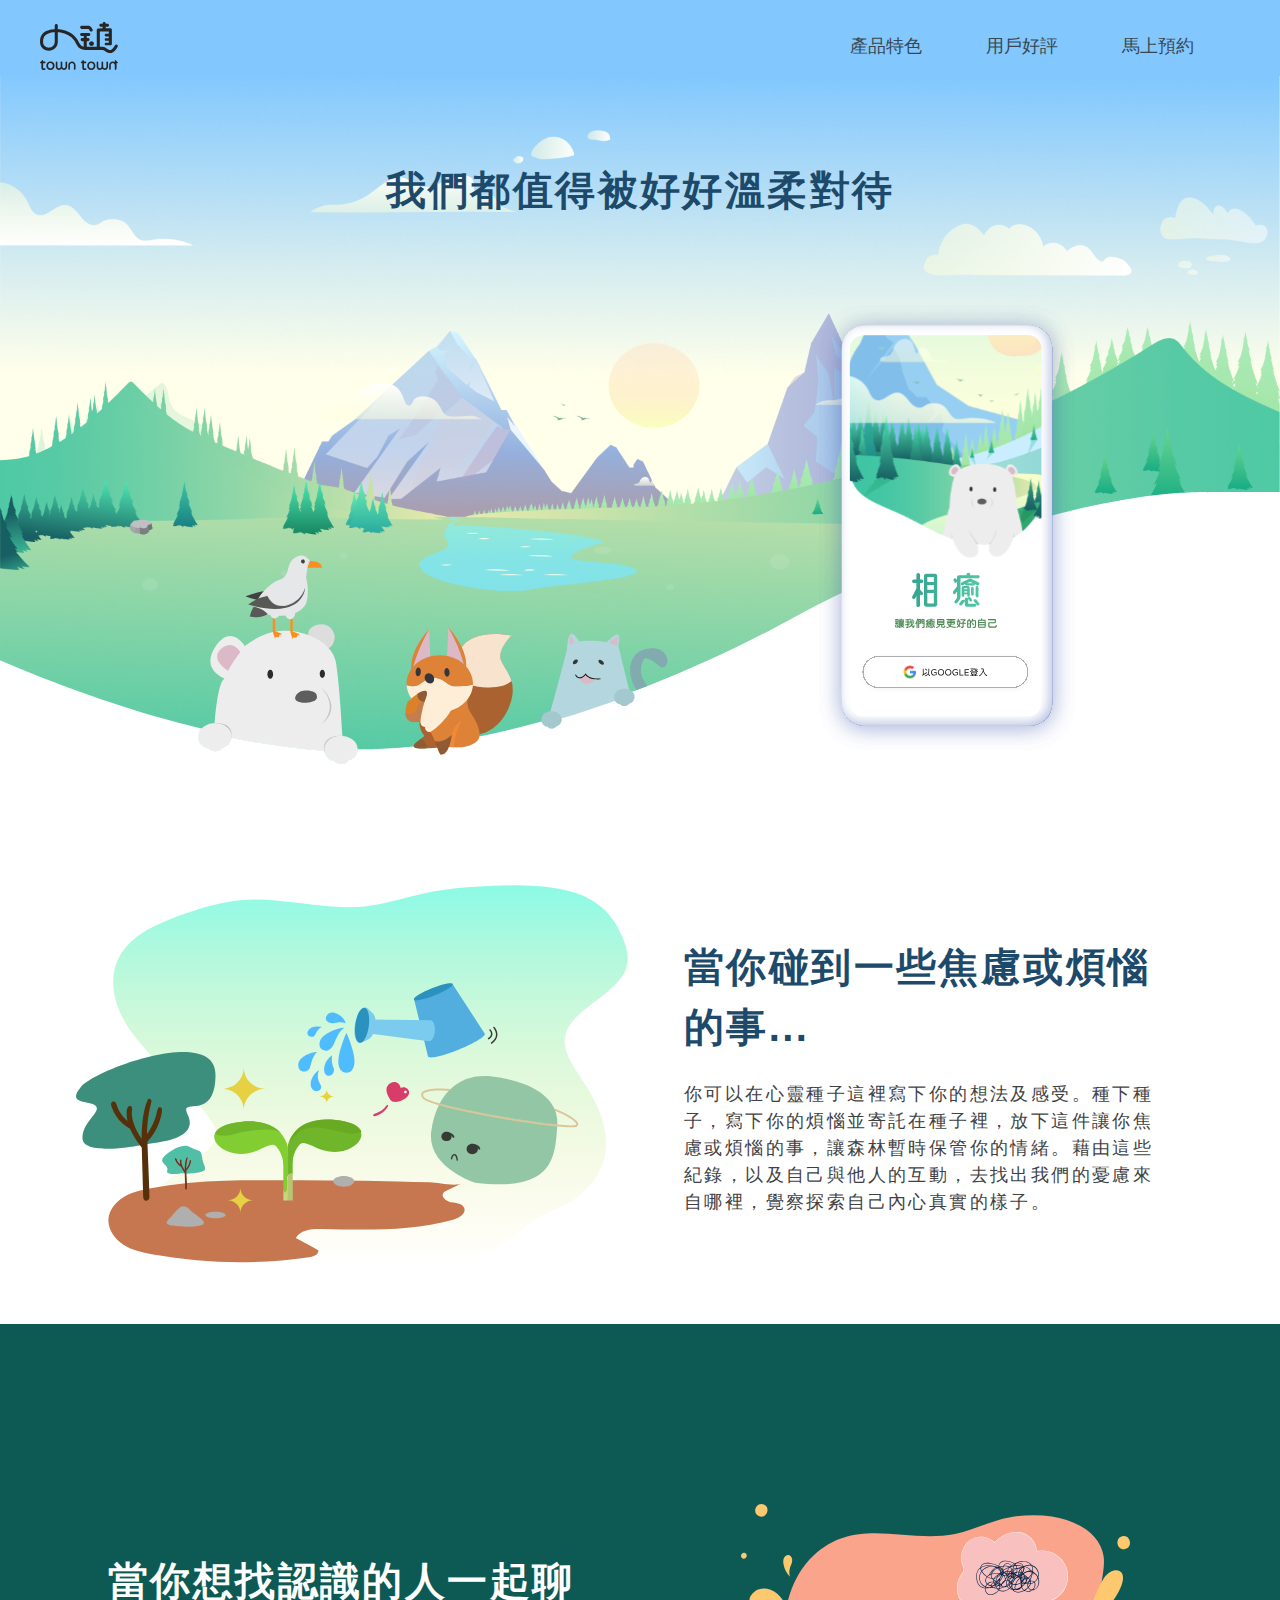
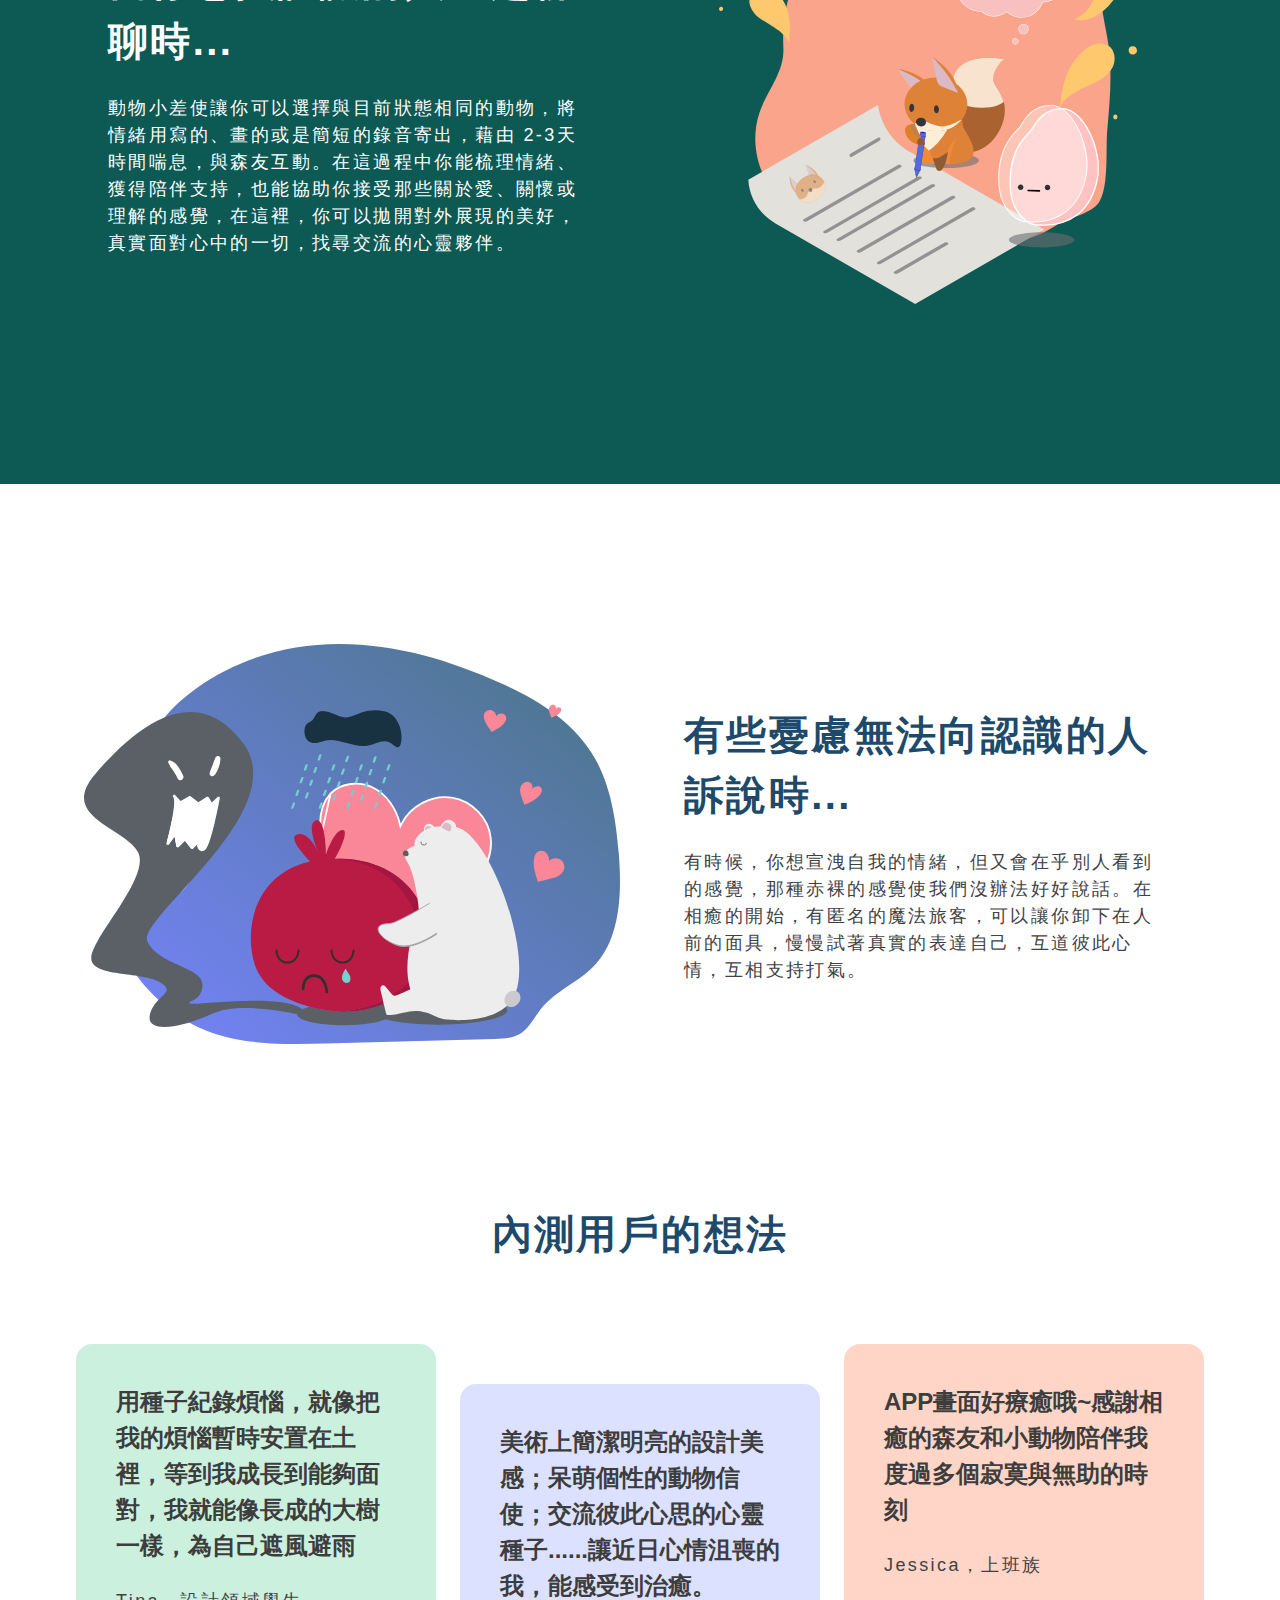
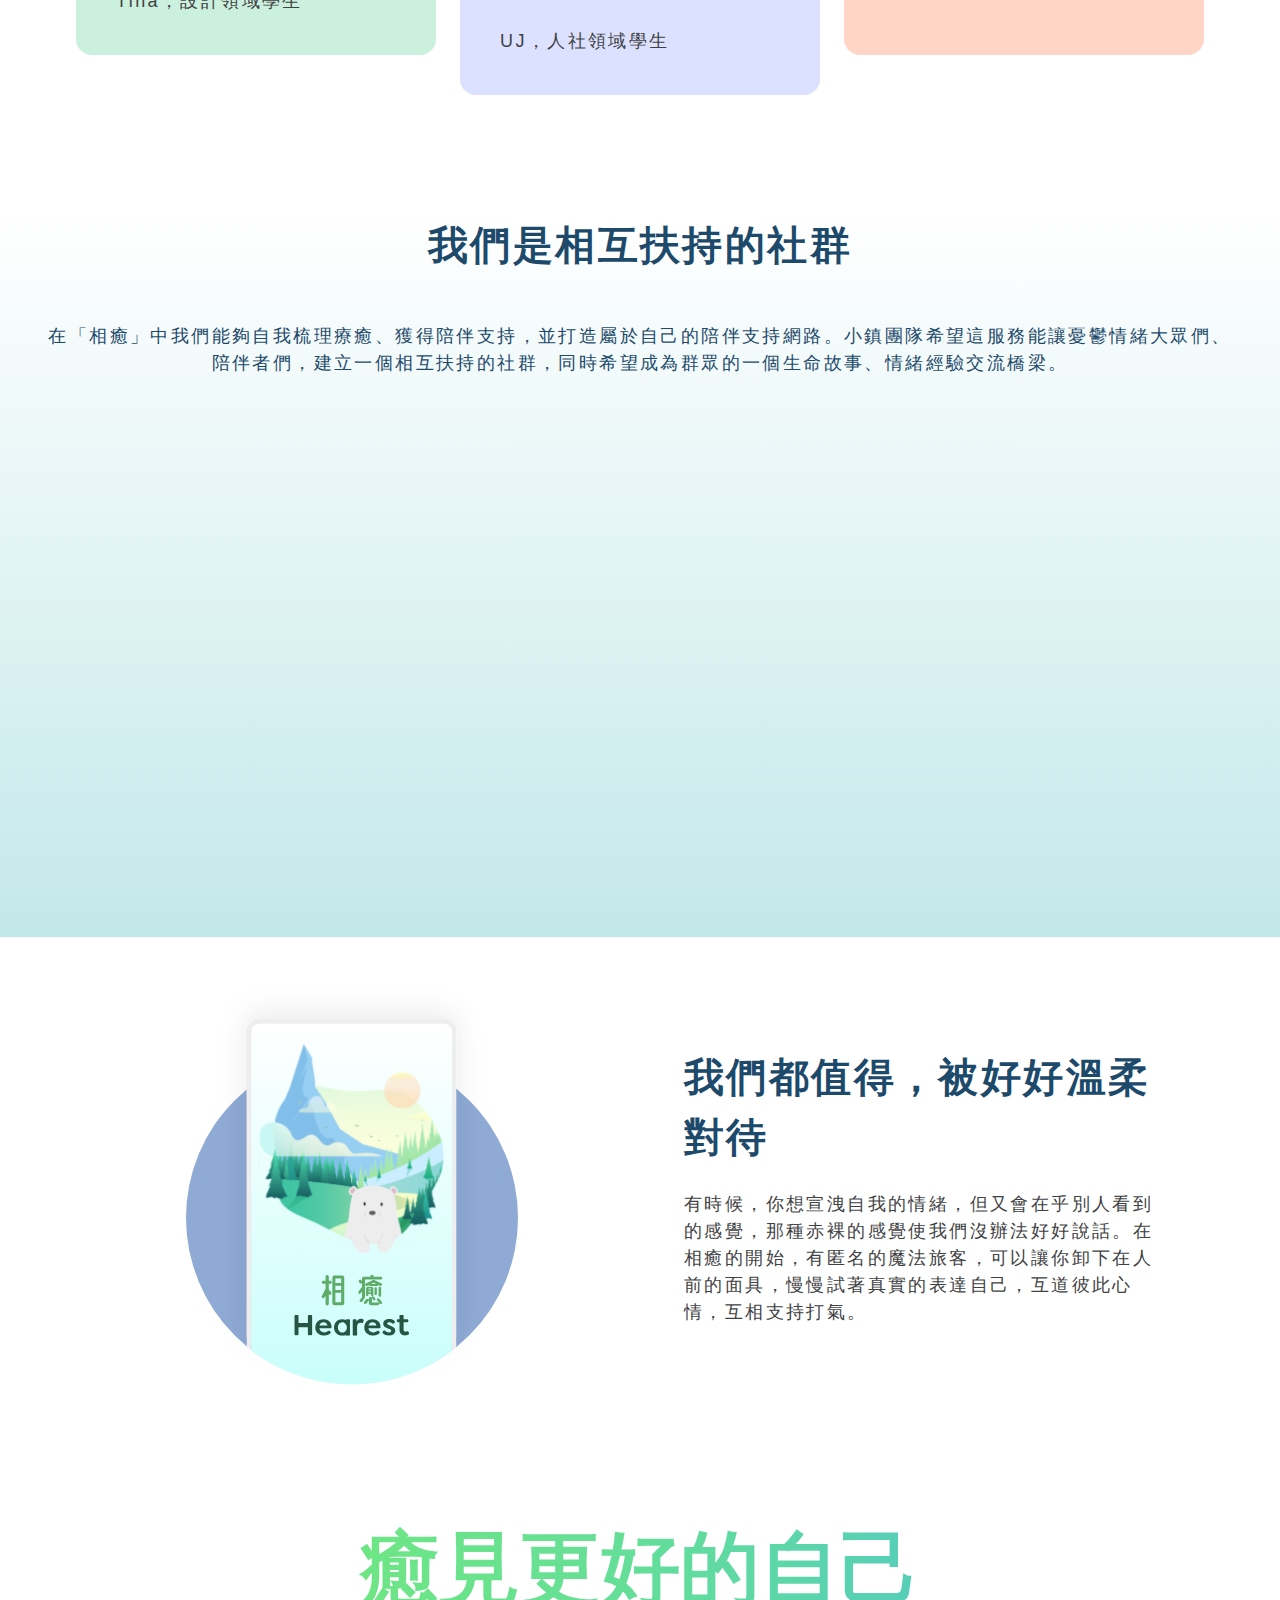
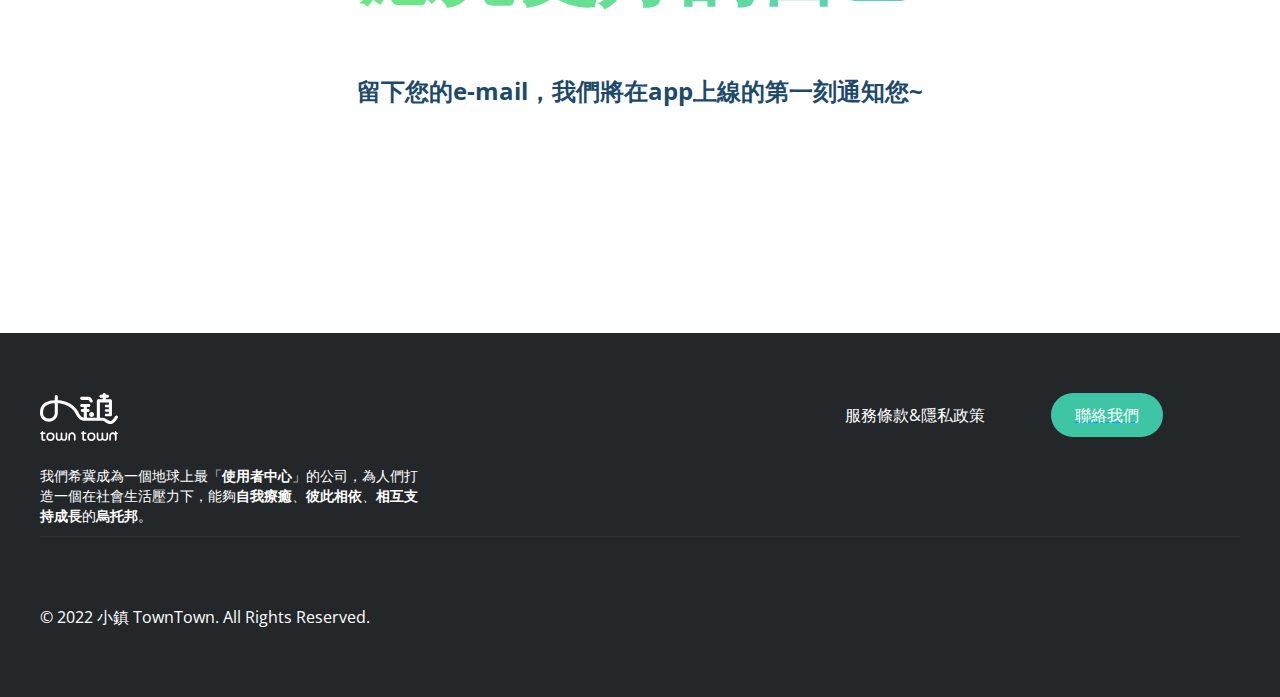
==== commit 00f82416: "update seo, img" ====
--- a/index.html
+++ b/index.html
@@ -1,214 +1,3 @@
 <!DOCTYPE html>
 <!-- saved from url=(0028)https://towntown.webflow.io/ -->
-<html data-wf-domain="towntown.webflow.io" data-wf-page="653117f0934f3eadecce525b"
-    data-wf-site="653117f0934f3eadecce5252"
-    class="w-mod-js wf-opensans-n7-active wf-opensans-n6-active wf-opensans-n3-active wf-opensans-n8-active wf-opensans-n4-active wf-opensans-i8-active wf-opensans-i6-active wf-opensans-i7-active wf-opensans-i4-active wf-opensans-i3-active wf-active w-mod-ix">
-
-<head>
-    <meta http-equiv="Content-Type" content="text/html; charset=UTF-8">
-    <style>
-        .wf-force-outline-none[tabindex="-1"]:focus {
-            outline: none;
-        }
-    </style>
-    <title>相癒 Hearest | 憂鬱情緒療癒x 社會支持力量 | 小鎮 TownTown</title>
-    <meta content="width=device-width, initial-scale=1" name="viewport">
-    <meta content="Webflow" name="generator">
-    <link href="./相癒 Hearest _ 憂鬱情緒療癒x 社會支持力量 _ 小鎮 TownTown_files/towntown.webflow.52b657174.css" rel="stylesheet"
-        type="text/css">
-    <link href="https://fonts.googleapis.com/" rel="preconnect">
-    <link href="https://fonts.gstatic.com/" rel="preconnect" crossorigin="anonymous">
-    <script src="./相癒 Hearest _ 憂鬱情緒療癒x 社會支持力量 _ 小鎮 TownTown_files/webfont.js" type="text/javascript"></script>
-    <link rel="stylesheet" href="./相癒 Hearest _ 憂鬱情緒療癒x 社會支持力量 _ 小鎮 TownTown_files/css" media="all">
-    <script
-        type="text/javascript">WebFont.load({ google: { families: ["Open Sans:300,300italic,400,400italic,600,600italic,700,700italic,800,800italic"] } });</script>
-    <script
-        type="text/javascript">!function (o, c) { var n = c.documentElement, t = " w-mod-"; n.className += t + "js", ("ontouchstart" in o || o.DocumentTouch && c instanceof DocumentTouch) && (n.className += t + "touch") }(window, document);</script>
-    <link
-        href="https://assets-global.website-files.com/653117f0934f3eadecce5252/6597a549fcd05eebdf01cf03_Frame%207173.png"
-        rel="shortcut icon" type="image/x-icon">
-    <link
-        href="https://assets-global.website-files.com/653117f0934f3eadecce5252/6597a56d4db848d776b68b44_Frame%207173%20(1).png"
-        rel="apple-touch-icon">
-</head>
-
-<body>
-    <div class="hero-section">
-        <div data-collapse="medium" data-animation="default" data-duration="400" id="Navigation" data-easing="ease"
-            data-easing2="ease" role="banner" class="navbar w-nav">
-            <div class="navigation-container">
-                <div class="navigation-left"><a href="https://towntown.webflow.io/#" class="brand w-nav-brand"><img
-                            src="./相癒 Hearest _ 憂鬱情緒療癒x 社會支持力量 _ 小鎮 TownTown_files/62aff07b612225268de9e72d_Town Town Logo.svg"
-                            width="40" alt="" class="image"></a></div>
-                <div class="navigation-right">
-                    <div class="menu-button w-nav-button" style="-webkit-user-select: text;" aria-label="menu"
-                        role="button" tabindex="0" aria-controls="w-nav-overlay-0" aria-haspopup="menu"
-                        aria-expanded="false">
-                        <div class="icon w-icon-nav-menu"></div>
-                    </div>
-                    <nav role="navigation" class="nav-menu w-nav-menu"><a href="https://towntown.webflow.io/#"
-                            class="nav-link w-nav-link">產品特色</a><a href="https://towntown.webflow.io/#"
-                            class="nav-link w-nav-link">用戶好評</a><a href="https://towntown.webflow.io/#"
-                            class="nav-link w-nav-link">馬上預約</a></nav>
-                </div>
-            </div>
-            <div class="w-nav-overlay" data-wf-ignore="" id="w-nav-overlay-0"></div>
-        </div>
-        <div class="header-container">
-            <h1 class="hero-slogan">我們都值得被好好溫柔對待</h1>
-        </div>
-        <div class="hero-image-container"><img
-                src="./相癒 Hearest _ 憂鬱情緒療癒x 社會支持力量 _ 小鎮 TownTown_files/62aff07b61222575c3e9e72e_Hero Image.png"
-                loading="lazy" alt="" class="hero-image">
-            <div class="hero-under-image-container"><img
-                    src="./相癒 Hearest _ 憂鬱情緒療癒x 社會支持力量 _ 小鎮 TownTown_files/62aff07b6122252638e9e72f_Hero Under.svg"
-                    loading="lazy" alt="" class="image-2"><img
-                    src="./相癒 Hearest _ 憂鬱情緒療癒x 社會支持力量 _ 小鎮 TownTown_files/62aff07b612225387fe9e73b_phone.svg"
-                    loading="lazy" alt="" class="phone-image"></div>
-        </div>
-    </div>
-    <div id="Feature" class="feature-section-001">
-        <div class="feature-container w-container">
-            <div class="feature-wrap">
-                <div id="w-node-_2a39d001-4cb1-9a14-b9ed-28e8a02d83ef-ecce525b" class="feature-image-wrapper"><img
-                        src="./相癒 Hearest _ 憂鬱情緒療癒x 社會支持力量 _ 小鎮 TownTown_files/62aff07b6122257db8e9e738_feature01.svg"
-                        loading="lazy" alt="" class="feature-image"></div>
-                <div id="w-node-_2a39d001-4cb1-9a14-b9ed-28e8a02d83f1-ecce525b" class="content-wrapper">
-                    <h2 class="heading-2">當你碰到一些焦慮或煩惱的事...</h2>
-                    <h5 class="heading-5">
-                        你可以在心靈種子這裡寫下你的想法及感受。種下種子，寫下你的煩惱並寄託在種子裡，放下這件讓你焦慮或煩惱的事，讓森林暫時保管你的情緒。藉由這些紀錄，以及自己與他人的互動，去找出我們的憂慮來自哪裡，覺察探索自己內心真實的樣子。
-                    </h5>
-                </div>
-            </div>
-        </div>
-    </div>
-    <div class="feature-section-002">
-        <div class="feature-container w-container">
-            <div class="feature-wrap">
-                <div id="w-node-_3c81099e-f579-6a2d-8069-eecb52c39611-ecce525b" class="content-wrapper">
-                    <h2 class="white-heading-2">當你想找認識的人一起聊聊時...</h2>
-                    <h5 class="white-heading-5">動物小差使讓你可以選擇與目前狀態相同的動物，將情緒用寫的、畫的或是簡短的錄音寄出，藉由 2-3天
-                        時間喘息，與森友互動。在這過程中你能梳理情緒、獲得陪伴支持，也能協助你接受那些關於愛、關懷或理解的感覺，在這裡，你可以拋開對外展現的美好，真實面對心中的一切，找尋交流的心靈夥伴。</h5>
-                </div>
-                <div id="w-node-_3c81099e-f579-6a2d-8069-eecb52c39616-ecce525b" class="feature-image-wrapper"><img
-                        src="./相癒 Hearest _ 憂鬱情緒療癒x 社會支持力量 _ 小鎮 TownTown_files/62aff07b61222566b6e9e736_feature02.svg"
-                        loading="lazy" alt="" class="feature-image"></div>
-            </div>
-        </div>
-    </div>
-    <div class="feature-section-003">
-        <div class="feature-container w-container">
-            <div class="feature-wrap">
-                <div id="w-node-c31a8336-4b99-c347-07bd-5ba0e6fea67e-ecce525b" class="feature-image-wrapper"><img
-                        src="./相癒 Hearest _ 憂鬱情緒療癒x 社會支持力量 _ 小鎮 TownTown_files/62aff07b6122253f53e9e737_feature03.svg"
-                        loading="lazy" alt="" class="feature-image"></div>
-                <div id="w-node-c31a8336-4b99-c347-07bd-5ba0e6fea680-ecce525b" class="content-wrapper">
-                    <h2 class="heading-2">有些憂慮無法向認識的人訴說時...</h2>
-                    <h5 class="heading-6">
-                        有時候，你想宣洩自我的情緒，但又會在乎別人看到的感覺，那種赤裸的感覺使我們沒辦法好好說話。在相癒的開始，有匿名的魔法旅客，可以讓你卸下在人前的面具，慢慢試著真實的表達自己，互道彼此心情，互相支持打氣。
-                    </h5>
-                </div>
-            </div>
-        </div>
-    </div>
-    <div id="Comment" class="comment-section">
-        <h1 class="heading-1">內測用戶的想法</h1>
-        <div class="comment-container w-container">
-            <div class="w-layout-grid comment-wrapper">
-                <div id="w-node-_5c5f6e3d-2763-3bc3-1f70-f524d8a267f0-ecce525b" class="green-comment">
-                    <h3 class="heading-3">用種子紀錄煩惱，就像把我的煩惱暫時安置在土裡，等到我成長到能夠面對，我就能像長成的大樹一樣，為自己遮風避雨</h3>
-                    <h5 class="heading-7">Tina，設計領域學生</h5>
-                </div>
-                <div id="w-node-_5c5f6e3d-2763-3bc3-1f70-f524d8a267f5-ecce525b" class="blue-comment">
-                    <h3 class="heading-3">美術上簡潔明亮的設計美感；呆萌個性的動物信使；交流彼此心思的心靈種子......讓近日心情沮喪的我，能感受到治癒。</h3>
-                    <h5 class="heading-8">UJ，人社領域學生</h5>
-                </div>
-                <div id="w-node-_5c5f6e3d-2763-3bc3-1f70-f524d8a267fa-ecce525b" class="red-comment">
-                    <h3 class="heading-3">APP畫面好療癒哦~感謝相癒的森友和小動物陪伴我度過多個寂寞與無助的時刻</h3>
-                    <h5 class="heading-8">Jessica，上班族</h5>
-                </div>
-            </div>
-        </div>
-    </div>
-    <div class="community-section">
-        <h1 class="heading-9">我們是相互扶持的社群</h1>
-        <div class="community-container w-container">
-            <h4 class="heading-4">
-                在「相癒」中我們能夠自我梳理療癒、獲得陪伴支持，並打造屬於自己的陪伴支持網路。小鎮團隊希望這服務能讓憂鬱情緒大眾們、陪伴者們，建立一個相互扶持的社群，同時希望成為群眾的一個生命故事、情緒經驗交流橋梁。
-            </h4>
-        </div>
-    </div>
-    <div class="feature-section-004">
-        <div class="feature-container w-container">
-            <div class="feature-wrap">
-                <div id="w-node-_14f64a3d-f7d2-2223-f812-e073b749626a-ecce525b" class="feature-image-wrapper"><img
-                        src="./相癒 Hearest _ 憂鬱情緒療癒x 社會支持力量 _ 小鎮 TownTown_files/62aff07b6122251a7ae9e743_phone 2.svg"
-                        loading="lazy" alt="" class="feature-image"></div>
-                <div id="w-node-_14f64a3d-f7d2-2223-f812-e073b749626c-ecce525b" class="content-wrapper">
-                    <h2 class="heading-10">我們都值得，被好好溫柔對待</h2>
-                    <h5 class="heading-11">
-                        有時候，你想宣洩自我的情緒，但又會在乎別人看到的感覺，那種赤裸的感覺使我們沒辦法好好說話。在相癒的開始，有匿名的魔法旅客，可以讓你卸下在人前的面具，慢慢試著真實的表達自己，互道彼此心情，互相支持打氣。
-                    </h5>
-                </div>
-            </div>
-        </div>
-    </div>
-    <div id="Subscription" class="subscribe-section">
-        <div class="feature-container-2 w-container">
-            <div class="gradient-slogan">
-                <div class="slogan">癒見更好的自己</div>
-            </div>
-            <h4 class="bold-heading-4">留下您的e-mail，我們將在app上線的第一刻通知您~</h4>
-            <div data-w-id="fd6d6edf-c2c5-7ba2-e72b-1a6499dc7aa2" style="opacity: 1;" class="form-block w-form">
-                <form id="email-form" name="email-form" data-name="Email Form"
-                    action="https://gmail.us9.list-manage.com/subscribe/post?u=cec7a58bfc59dd7334b4f89f1&amp;amp;id=565ceb5d93"
-                    method="post" class="white-form" data-wf-page-id="653117f0934f3eadecce525b"
-                    data-wf-element-id="fd6d6edf-c2c5-7ba2-e72b-1a6499dc7aa3" aria-label="Email Form"><input
-                        type="email" class="form w-input" maxlength="256" name="Email" data-name="Email"
-                        placeholder="請輸入您的e-mail" id="Email" required=""><input type="submit" value="通知我"
-                        data-wait="Please wait..." class="submit-btn w-button"></form>
-                <div class="success w-form-done" tabindex="-1" role="region" aria-label="Email Form success">
-                    <div class="text-block-83"> 非常感謝~ 您將會在app上線的第一天收到通知!</div>
-                </div>
-                <div class="error-message w-form-fail" tabindex="-1" role="region" aria-label="Email Form failure">
-                    <div class="text-block-83">喔哦! 您輸入的email格式可能不正確喔，請重新輸入吧~</div>
-                </div>
-            </div>
-        </div>
-    </div>
-    <div class="footer">
-        <div class="container">
-            <div class="w-layout-grid footer-grid">
-                <div id="w-node-_1923ae37-2d7e-2918-fe6b-a9c9cfc6e1f8-ecce525b" class="footer-column"><img
-                        src="./相癒 Hearest _ 憂鬱情緒療癒x 社會支持力量 _ 小鎮 TownTown_files/62aff07b612225fec0e9e744_white logo.svg"
-                        alt="" height="48" class="footer-logo">
-                    <p class="paragraph-2">
-                        我們希冀成為一個地球上最「<strong>使用者中心</strong>」的公司，為人們打造一個在社會生活壓力下，能夠<strong>自我療癒</strong>、<strong>彼此相依</strong>、<strong>相互支持成長</strong>的<strong>烏托邦</strong>。
-                    </p>
-                </div>
-                <div id="w-node-_1923ae37-2d7e-2918-fe6b-a9c9cfc6e20b-ecce525b" class="footer-column"></div>
-                <div id="w-node-_1923ae37-2d7e-2918-fe6b-a9c9cfc6e20c-ecce525b" class="footer-column"><a
-                        href="https://towntown.webflow.io/#" class="footer-link">服務條款&amp;隱私政策</a></div>
-                <div id="w-node-_1923ae37-2d7e-2918-fe6b-a9c9cfc6e20f-ecce525b" class="footer-column"><a
-                        href="mailto:tobewithblue@gmail.com" class="link-block w-inline-block">
-                        <div class="contact-me-button">
-                            <div class="contact-me-text">聯絡我們</div>
-                        </div>
-                    </a></div>
-            </div>
-            <div class="footer-legal">
-                <div class="footer-detail-left">
-                    <div class="legal">© 2022 小鎮 TownTown. All Rights Reserved.</div>
-                </div>
-                <div class="footer-detail-right"></div>
-            </div>
-        </div>
-    </div>
-    <script src="./相癒 Hearest _ 憂鬱情緒療癒x 社會支持力量 _ 小鎮 TownTown_files/jquery-3.5.1.min.dc5e7f18c8.js"
-        type="text/javascript" integrity="sha256-9/aliU8dGd2tb6OSsuzixeV4y/faTqgFtohetphbbj0="
-        crossorigin="anonymous"></script>
-    <script src="./相癒 Hearest _ 憂鬱情緒療癒x 社會支持力量 _ 小鎮 TownTown_files/webflow.1dc22de0c.js"
-        type="text/javascript"></script>
-</body>
-
-</html>+<html data-wf-domain="towntown.webflow.io" data-wf-page="653117f0934f3eadecce525b" data-wf-site="653117f0934f3eadecce5252" class="w-mod-js w-mod-ix wf-opensans-n4-active wf-opensans-n8-active wf-opensans-n6-active wf-opensans-n3-active wf-opensans-n7-active wf-opensans-i4-active wf-opensans-i6-active wf-opensans-i7-active wf-opensans-i8-active wf-opensans-i3-active wf-active"><head><meta http-equiv="Content-Type" content="text/html; charset=UTF-8"><style>.wf-force-outline-none[tabindex="-1"]:focus{outline:none;}</style><title>相癒 Hearest | 憂鬱情緒療癒x 社會支持力量 | 小鎮 TownTown</title><meta content="https://i.imgur.com/c7DciyU.jpg" property="og:image"><meta content="https://i.imgur.com/c7DciyU.jpg" property="twitter:image"><meta content="width=device-width, initial-scale=1" name="viewport"><meta content="Webflow" name="generator"><link href="./相癒 Hearest _ 憂鬱情緒療癒x 社會支持力量 _ 小鎮 TownTown_files/towntown.webflow.e34587447.css" rel="stylesheet" type="text/css"><link href="https://fonts.googleapis.com/" rel="preconnect"><link href="https://fonts.gstatic.com/" rel="preconnect" crossorigin="anonymous"><script src="./相癒 Hearest _ 憂鬱情緒療癒x 社會支持力量 _ 小鎮 TownTown_files/webfont.js" type="text/javascript"></script><link rel="stylesheet" href="./相癒 Hearest _ 憂鬱情緒療癒x 社會支持力量 _ 小鎮 TownTown_files/css" media="all"><script type="text/javascript">WebFont.load({  google: {    families: ["Open Sans:300,300italic,400,400italic,600,600italic,700,700italic,800,800italic"]  }});</script><script type="text/javascript">!function(o,c){var n=c.documentElement,t=" w-mod-";n.className+=t+"js",("ontouchstart"in o||o.DocumentTouch&&c instanceof DocumentTouch)&&(n.className+=t+"touch")}(window,document);</script><link href="https://assets-global.website-files.com/653117f0934f3eadecce5252/6597a549fcd05eebdf01cf03_Frame%207173.png" rel="shortcut icon" type="image/x-icon"><link href="https://assets-global.website-files.com/653117f0934f3eadecce5252/65998bd421d467e571c38eb7_Group%209259.png" rel="apple-touch-icon"></head><body><div class="hero-section"><div data-collapse="medium" data-animation="default" data-duration="400" id="Navigation" data-easing="ease" data-easing2="ease" role="banner" class="navbar w-nav"><div class="navigation-container"><div class="navigation-left"><a href="https://towntown.webflow.io/#" class="brand w-nav-brand"><img src="./相癒 Hearest _ 憂鬱情緒療癒x 社會支持力量 _ 小鎮 TownTown_files/62aff07b612225268de9e72d_Town Town Logo.svg" width="40" alt="" class="image"></a></div><div class="navigation-right"><div class="menu-button w-nav-button" style="-webkit-user-select: text;" aria-label="menu" role="button" tabindex="0" aria-controls="w-nav-overlay-0" aria-haspopup="menu" aria-expanded="false"><div class="icon w-icon-nav-menu"></div></div><nav role="navigation" class="nav-menu w-nav-menu"><a href="https://towntown.webflow.io/#" class="nav-link w-nav-link">產品特色</a><a href="https://towntown.webflow.io/#" class="nav-link w-nav-link">用戶好評</a><a href="https://towntown.webflow.io/#" class="nav-link w-nav-link">馬上預約</a></nav></div></div><div class="w-nav-overlay" data-wf-ignore="" id="w-nav-overlay-0"></div></div><div class="header-container"><h1 class="hero-slogan">我們都值得被好好溫柔對待</h1></div><div class="hero-image-container"><img src="./相癒 Hearest _ 憂鬱情緒療癒x 社會支持力量 _ 小鎮 TownTown_files/62aff07b61222575c3e9e72e_Hero Image.png" loading="lazy" alt="" class="hero-image"><div class="hero-under-image-container"><img src="./相癒 Hearest _ 憂鬱情緒療癒x 社會支持力量 _ 小鎮 TownTown_files/62aff07b6122252638e9e72f_Hero Under.svg" loading="lazy" alt="" class="image-2"><img src="./相癒 Hearest _ 憂鬱情緒療癒x 社會支持力量 _ 小鎮 TownTown_files/65997bbf1c96248503e72103_phoe 3.svg" loading="lazy" alt="" class="phone-image"><img src="./相癒 Hearest _ 憂鬱情緒療癒x 社會支持力量 _ 小鎮 TownTown_files/65997bbf1c96248503e72103_phoe 3.svg" loading="lazy" alt="" class="phone-image"></div></div></div><div id="Feature" class="feature-section-001"><div class="feature-container w-container"><div class="feature-wrap"><div id="w-node-_2a39d001-4cb1-9a14-b9ed-28e8a02d83ef-ecce525b" class="feature-image-wrapper"><img src="./相癒 Hearest _ 憂鬱情緒療癒x 社會支持力量 _ 小鎮 TownTown_files/65997bbf1c96248503e72103_phoe 3.svg" loading="lazy" alt="" class="feature-image hide"><h2 class="bold-heading-4-copy hide">我們都值得被好好溫柔對待</h2><h2 class="base hide">一款遊戲化療癒型社群 APP </h2><img src="./相癒 Hearest _ 憂鬱情緒療癒x 社會支持力量 _ 小鎮 TownTown_files/62aff07b6122257db8e9e738_feature01.svg" loading="lazy" alt="" class="feature-image"></div><div id="w-node-_2a39d001-4cb1-9a14-b9ed-28e8a02d83f1-ecce525b" class="content-wrapper"><h2 class="heading-2">當你碰到一些焦慮或煩惱的事...</h2><h5 class="heading-5">你可以在心靈種子這裡寫下你的想法及感受。種下種子，寫下你的煩惱並寄託在種子裡，放下這件讓你焦慮或煩惱的事，讓森林暫時保管你的情緒。藉由這些紀錄，以及自己與他人的互動，去找出我們的憂慮來自哪裡，覺察探索自己內心真實的樣子。</h5></div></div></div></div><div class="feature-section-002"><div class="feature-container w-container"><div class="feature-wrap"><div id="w-node-_3c81099e-f579-6a2d-8069-eecb52c39611-ecce525b" class="content-wrapper"><h2 class="white-heading-2">當你想找認識的人一起聊聊時...</h2><h5 class="white-heading-5">動物小差使讓你可以選擇與目前狀態相同的動物，將情緒用寫的、畫的或是簡短的錄音寄出，藉由 2-3天 時間喘息，與森友互動。在這過程中你能梳理情緒、獲得陪伴支持，也能協助你接受那些關於愛、關懷或理解的感覺，在這裡，你可以拋開對外展現的美好，真實面對心中的一切，找尋交流的心靈夥伴。</h5></div><div id="w-node-_3c81099e-f579-6a2d-8069-eecb52c39616-ecce525b" class="feature-image-wrapper"><img src="./相癒 Hearest _ 憂鬱情緒療癒x 社會支持力量 _ 小鎮 TownTown_files/62aff07b61222566b6e9e736_feature02.svg" loading="lazy" alt="" class="feature-image"></div></div></div></div><div class="feature-section-003"><div class="feature-container w-container"><div class="feature-wrap"><div id="w-node-c31a8336-4b99-c347-07bd-5ba0e6fea67e-ecce525b" class="feature-image-wrapper"><img src="./相癒 Hearest _ 憂鬱情緒療癒x 社會支持力量 _ 小鎮 TownTown_files/62aff07b6122253f53e9e737_feature03.svg" loading="lazy" alt="" class="feature-image"></div><div id="w-node-c31a8336-4b99-c347-07bd-5ba0e6fea680-ecce525b" class="content-wrapper"><h2 class="heading-2">有些憂慮無法向認識的人訴說時...</h2><h5 class="heading-6">有時候，你想宣洩自我的情緒，但又會在乎別人看到的感覺，那種赤裸的感覺使我們沒辦法好好說話。在相癒的開始，有匿名的魔法旅客，可以讓你卸下在人前的面具，慢慢試著真實的表達自己，互道彼此心情，互相支持打氣。</h5></div></div></div></div><div id="Comment" class="comment-section"><h1 class="heading-1">內測用戶的想法</h1><div class="comment-container w-container"><div class="w-layout-grid comment-wrapper"><div id="w-node-_5c5f6e3d-2763-3bc3-1f70-f524d8a267f0-ecce525b" class="green-comment"><h3 class="heading-3">用種子紀錄煩惱，就像把我的煩惱暫時安置在土裡，等到我成長到能夠面對，我就能像長成的大樹一樣，為自己遮風避雨</h3><h5 class="heading-7">Tina，設計領域學生</h5></div><div id="w-node-_5c5f6e3d-2763-3bc3-1f70-f524d8a267f5-ecce525b" class="blue-comment"><h3 class="heading-3">美術上簡潔明亮的設計美感；呆萌個性的動物信使；交流彼此心思的心靈種子......讓近日心情沮喪的我，能感受到治癒。</h3><h5 class="heading-8">UJ，人社領域學生</h5></div><div id="w-node-_5c5f6e3d-2763-3bc3-1f70-f524d8a267fa-ecce525b" class="red-comment"><h3 class="heading-3">APP畫面好療癒哦~感謝相癒的森友和小動物陪伴我度過多個寂寞與無助的時刻</h3><h5 class="heading-8">Jessica，上班族</h5></div></div></div></div><div class="community-section"><h1 class="heading-9">我們是相互扶持的社群</h1><div class="community-container w-container"><h4 class="heading-4">在「相癒」中我們能夠自我梳理療癒、獲得陪伴支持，並打造屬於自己的陪伴支持網路。小鎮團隊希望這服務能讓憂鬱情緒大眾們、陪伴者們，建立一個相互扶持的社群，同時希望成為群眾的一個生命故事、情緒經驗交流橋梁。</h4></div></div><div class="feature-section-004"><div class="feature-container w-container"><div class="feature-wrap"><div id="w-node-_14f64a3d-f7d2-2223-f812-e073b749626a-ecce525b" class="feature-image-wrapper"><img src="./相癒 Hearest _ 憂鬱情緒療癒x 社會支持力量 _ 小鎮 TownTown_files/62aff07b6122251a7ae9e743_phone 2.svg" loading="lazy" alt="" class="feature-image"></div><div id="w-node-_14f64a3d-f7d2-2223-f812-e073b749626c-ecce525b" class="content-wrapper"><h2 class="heading-10">我們都值得，被好好溫柔對待</h2><h5 class="heading-11">有時候，你想宣洩自我的情緒，但又會在乎別人看到的感覺，那種赤裸的感覺使我們沒辦法好好說話。在相癒的開始，有匿名的魔法旅客，可以讓你卸下在人前的面具，慢慢試著真實的表達自己，互道彼此心情，互相支持打氣。</h5></div></div></div></div><div id="Subscription" class="subscribe-section"><div class="feature-container-2 w-container"><div class="gradient-slogan"><div class="slogan">癒見更好的自己</div></div><h4 class="bold-heading-4">留下您的e-mail，我們將在app上線的第一刻通知您~</h4><div data-w-id="fd6d6edf-c2c5-7ba2-e72b-1a6499dc7aa2" style="opacity: 0;" class="form-block w-form"><form id="email-form" name="email-form" data-name="Email Form" action="https://gmail.us9.list-manage.com/subscribe/post?u=cec7a58bfc59dd7334b4f89f1&amp;amp;id=565ceb5d93" method="post" class="white-form" data-wf-page-id="653117f0934f3eadecce525b" data-wf-element-id="fd6d6edf-c2c5-7ba2-e72b-1a6499dc7aa3" aria-label="Email Form"><input class="form w-input" maxlength="256" name="Email" data-name="Email" placeholder="請輸入您的e-mail" type="email" id="Email" required=""><input type="submit" data-wait="Please wait..." class="submit-btn w-button" value="通知我"></form><div class="success w-form-done" tabindex="-1" role="region" aria-label="Email Form success"><div class="text-block-83"> 非常感謝~ 您將會在app上線的第一天收到通知!</div></div><div class="error-message w-form-fail" tabindex="-1" role="region" aria-label="Email Form failure"><div class="text-block-83">喔哦! 您輸入的email格式可能不正確喔，請重新輸入吧~</div></div></div></div></div><div class="footer"><div class="container"><div class="w-layout-grid footer-grid"><div id="w-node-_1923ae37-2d7e-2918-fe6b-a9c9cfc6e1f8-ecce525b" class="footer-column"><img src="./相癒 Hearest _ 憂鬱情緒療癒x 社會支持力量 _ 小鎮 TownTown_files/62aff07b612225fec0e9e744_white logo.svg" alt="" height="48" class="footer-logo"><p class="paragraph-2">我們希冀成為一個地球上最「<strong>使用者中心</strong>」的公司，為人們打造一個在社會生活壓力下，能夠<strong>自我療癒</strong>、<strong>彼此相依</strong>、<strong>相互支持成長</strong>的<strong>烏托邦</strong>。</p></div><div id="w-node-_1923ae37-2d7e-2918-fe6b-a9c9cfc6e20b-ecce525b" class="footer-column"></div><div id="w-node-_1923ae37-2d7e-2918-fe6b-a9c9cfc6e20c-ecce525b" class="footer-column"><a href="https://towntown.webflow.io/#" class="footer-link">服務條款&amp;隱私政策</a></div><div id="w-node-_1923ae37-2d7e-2918-fe6b-a9c9cfc6e20f-ecce525b" class="footer-column"><a href="mailto:tobewithblue@gmail.com" class="link-block w-inline-block"><div class="contact-me-button"><div class="contact-me-text">聯絡我們</div></div></a></div></div><div class="footer-legal"><div class="footer-detail-left"><div class="legal">© 2022 小鎮 TownTown. All Rights Reserved.</div></div><div class="footer-detail-right"></div></div></div></div><script src="./相癒 Hearest _ 憂鬱情緒療癒x 社會支持力量 _ 小鎮 TownTown_files/jquery-3.5.1.min.dc5e7f18c8.js" type="text/javascript" integrity="sha256-9/aliU8dGd2tb6OSsuzixeV4y/faTqgFtohetphbbj0=" crossorigin="anonymous"></script><script src="./相癒 Hearest _ 憂鬱情緒療癒x 社會支持力量 _ 小鎮 TownTown_files/webflow.953202671.js" type="text/javascript"></script></body></html>--- a/相癒 Hearest _ 憂鬱情緒療癒x 社會支持力量 _ 小鎮 TownTown_files/towntown.webflow.e34587447.css
+++ b/相癒 Hearest _ 憂鬱情緒療癒x 社會支持力量 _ 小鎮 TownTown_files/towntown.webflow.e34587447.css
@@ -0,0 +1,3739 @@
+html {
+  -ms-text-size-adjust: 100%;
+  -webkit-text-size-adjust: 100%;
+  font-family: sans-serif;
+}
+
+body {
+  margin: 0;
+}
+
+article,
+aside,
+details,
+figcaption,
+figure,
+footer,
+header,
+hgroup,
+main,
+menu,
+nav,
+section,
+summary {
+  display: block;
+}
+
+audio,
+canvas,
+progress,
+video {
+  vertical-align: baseline;
+  display: inline-block;
+}
+
+audio:not([controls]) {
+  height: 0;
+  display: none;
+}
+
+[hidden],
+template {
+  display: none;
+}
+
+a {
+  background-color: rgba(0, 0, 0, 0);
+}
+
+a:active,
+a:hover {
+  outline: 0;
+}
+
+abbr[title] {
+  border-bottom: 1px dotted;
+}
+
+b,
+strong {
+  font-weight: bold;
+}
+
+dfn {
+  font-style: italic;
+}
+
+h1 {
+  margin: 0.67em 0;
+  font-size: 2em;
+}
+
+mark {
+  color: #000;
+  background: #ff0;
+}
+
+small {
+  font-size: 80%;
+}
+
+sub,
+sup {
+  vertical-align: baseline;
+  font-size: 75%;
+  line-height: 0;
+  position: relative;
+}
+
+sup {
+  top: -0.5em;
+}
+
+sub {
+  bottom: -0.25em;
+}
+
+img {
+  border: 0;
+}
+
+svg:not(:root) {
+  overflow: hidden;
+}
+
+figure {
+  margin: 1em 40px;
+}
+
+hr {
+  box-sizing: content-box;
+  height: 0;
+}
+
+pre {
+  overflow: auto;
+}
+
+code,
+kbd,
+pre,
+samp {
+  font-family: monospace;
+  font-size: 1em;
+}
+
+button,
+input,
+optgroup,
+select,
+textarea {
+  color: inherit;
+  font: inherit;
+  margin: 0;
+}
+
+button {
+  overflow: visible;
+}
+
+button,
+select {
+  text-transform: none;
+}
+
+button,
+html input[type="button"],
+input[type="reset"] {
+  -webkit-appearance: button;
+  cursor: pointer;
+}
+
+button[disabled],
+html input[disabled] {
+  cursor: default;
+}
+
+button::-moz-focus-inner,
+input::-moz-focus-inner {
+  border: 0;
+  padding: 0;
+}
+
+input {
+  line-height: normal;
+}
+
+input[type="checkbox"],
+input[type="radio"] {
+  box-sizing: border-box;
+  padding: 0;
+}
+
+input[type="number"]::-webkit-inner-spin-button,
+input[type="number"]::-webkit-outer-spin-button {
+  height: auto;
+}
+
+input[type="search"] {
+  -webkit-appearance: none;
+}
+
+input[type="search"]::-webkit-search-cancel-button,
+input[type="search"]::-webkit-search-decoration {
+  -webkit-appearance: none;
+}
+
+fieldset {
+  border: 1px solid silver;
+  margin: 0 2px;
+  padding: 0.35em 0.625em 0.75em;
+}
+
+legend {
+  border: 0;
+  padding: 0;
+}
+
+textarea {
+  overflow: auto;
+}
+
+optgroup {
+  font-weight: bold;
+}
+
+table {
+  border-collapse: collapse;
+  border-spacing: 0;
+}
+
+td,
+th {
+  padding: 0;
+}
+
+@font-face {
+  font-family: webflow-icons;
+  src: url("[data-uri]")
+    format("truetype");
+  font-weight: normal;
+  font-style: normal;
+}
+
+[class^="w-icon-"],
+[class*=" w-icon-"] {
+  speak: none;
+  font-variant: normal;
+  text-transform: none;
+  -webkit-font-smoothing: antialiased;
+  -moz-osx-font-smoothing: grayscale;
+  font-style: normal;
+  font-weight: normal;
+  line-height: 1;
+  font-family: webflow-icons !important;
+}
+
+.w-icon-slider-right:before {
+  content: "";
+}
+
+.w-icon-slider-left:before {
+  content: "";
+}
+
+.w-icon-nav-menu:before {
+  content: "";
+}
+
+.w-icon-arrow-down:before,
+.w-icon-dropdown-toggle:before {
+  content: "";
+}
+
+.w-icon-file-upload-remove:before {
+  content: "";
+}
+
+.w-icon-file-upload-icon:before {
+  content: "";
+}
+
+* {
+  box-sizing: border-box;
+}
+
+html {
+  height: 100%;
+}
+
+body {
+  min-height: 100%;
+  color: #333;
+  background-color: #fff;
+  margin: 0;
+  font-family: Arial, sans-serif;
+  font-size: 14px;
+  line-height: 20px;
+}
+
+img {
+  max-width: 100%;
+  vertical-align: middle;
+  display: inline-block;
+}
+
+html.w-mod-touch * {
+  background-attachment: scroll !important;
+}
+
+.w-block {
+  display: block;
+}
+
+.w-inline-block {
+  max-width: 100%;
+  display: inline-block;
+}
+
+.w-clearfix:before,
+.w-clearfix:after {
+  content: " ";
+  grid-area: 1 / 1 / 2 / 2;
+  display: table;
+}
+
+.w-clearfix:after {
+  clear: both;
+}
+
+.w-hidden {
+  display: none;
+}
+
+.w-button {
+  color: #fff;
+  line-height: inherit;
+  cursor: pointer;
+  background-color: #3898ec;
+  border: 0;
+  border-radius: 0;
+  padding: 9px 15px;
+  text-decoration: none;
+  display: inline-block;
+}
+
+input.w-button {
+  -webkit-appearance: button;
+}
+
+html[data-w-dynpage] [data-w-cloak] {
+  color: rgba(0, 0, 0, 0) !important;
+}
+
+.w-code-block {
+  margin: unset;
+}
+
+.w-webflow-badge,
+.w-webflow-badge * {
+  display: none !important;
+}
+
+h1,
+h2,
+h3,
+h4,
+h5,
+h6 {
+  margin-bottom: 10px;
+  font-weight: bold;
+}
+
+h1 {
+  margin-top: 20px;
+  font-size: 38px;
+  line-height: 44px;
+}
+
+h2 {
+  margin-top: 20px;
+  font-size: 32px;
+  line-height: 36px;
+}
+
+h3 {
+  margin-top: 20px;
+  font-size: 24px;
+  line-height: 30px;
+}
+
+h4 {
+  margin-top: 10px;
+  font-size: 18px;
+  line-height: 24px;
+}
+
+h5 {
+  margin-top: 10px;
+  font-size: 14px;
+  line-height: 20px;
+}
+
+h6 {
+  margin-top: 10px;
+  font-size: 12px;
+  line-height: 18px;
+}
+
+p {
+  margin-top: 0;
+  margin-bottom: 10px;
+}
+
+blockquote {
+  border-left: 5px solid #e2e2e2;
+  margin: 0 0 10px;
+  padding: 10px 20px;
+  font-size: 18px;
+  line-height: 22px;
+}
+
+figure {
+  margin: 0 0 10px;
+}
+
+figcaption {
+  text-align: center;
+  margin-top: 5px;
+}
+
+ul,
+ol {
+  margin-top: 0;
+  margin-bottom: 10px;
+  padding-left: 40px;
+}
+
+.w-list-unstyled {
+  padding-left: 0;
+  list-style: none;
+}
+
+.w-embed:before,
+.w-embed:after {
+  content: " ";
+  grid-area: 1 / 1 / 2 / 2;
+  display: table;
+}
+
+.w-embed:after {
+  clear: both;
+}
+
+.w-video {
+  width: 100%;
+  padding: 0;
+  position: relative;
+}
+
+.w-video iframe,
+.w-video object,
+.w-video embed {
+  width: 100%;
+  height: 100%;
+  border: none;
+  position: absolute;
+  top: 0;
+  left: 0;
+}
+
+fieldset {
+  border: 0;
+  margin: 0;
+  padding: 0;
+}
+
+button,
+[type="button"],
+[type="reset"] {
+  cursor: pointer;
+  -webkit-appearance: button;
+  border: 0;
+}
+
+.w-form {
+  margin: 0 0 15px;
+}
+
+.w-form-done {
+  text-align: center;
+  background-color: #ddd;
+  padding: 20px;
+  display: none;
+}
+
+.w-form-fail {
+  background-color: #ffdede;
+  margin-top: 10px;
+  padding: 10px;
+  display: none;
+}
+
+label {
+  margin-bottom: 5px;
+  font-weight: bold;
+  display: block;
+}
+
+.w-input,
+.w-select {
+  width: 100%;
+  height: 38px;
+  color: #333;
+  vertical-align: middle;
+  background-color: #fff;
+  border: 1px solid #ccc;
+  margin-bottom: 10px;
+  padding: 8px 12px;
+  font-size: 14px;
+  line-height: 1.42857;
+  display: block;
+}
+
+.w-input:-moz-placeholder,
+.w-select:-moz-placeholder {
+  color: #999;
+}
+
+.w-input::-moz-placeholder,
+.w-select::-moz-placeholder {
+  color: #999;
+  opacity: 1;
+}
+
+.w-input::-webkit-input-placeholder,
+.w-select::-webkit-input-placeholder {
+  color: #999;
+}
+
+.w-input:focus,
+.w-select:focus {
+  border-color: #3898ec;
+  outline: 0;
+}
+
+.w-input[disabled],
+.w-select[disabled],
+.w-input[readonly],
+.w-select[readonly],
+fieldset[disabled] .w-input,
+fieldset[disabled] .w-select {
+  cursor: not-allowed;
+}
+
+.w-input[disabled]:not(.w-input-disabled),
+.w-select[disabled]:not(.w-input-disabled),
+.w-input[readonly],
+.w-select[readonly],
+fieldset[disabled]:not(.w-input-disabled) .w-input,
+fieldset[disabled]:not(.w-input-disabled) .w-select {
+  background-color: #eee;
+}
+
+textarea.w-input,
+textarea.w-select {
+  height: auto;
+}
+
+.w-select {
+  background-color: #f3f3f3;
+}
+
+.w-select[multiple] {
+  height: auto;
+}
+
+.w-form-label {
+  cursor: pointer;
+  margin-bottom: 0;
+  font-weight: normal;
+  display: inline-block;
+}
+
+.w-radio {
+  margin-bottom: 5px;
+  padding-left: 20px;
+  display: block;
+}
+
+.w-radio:before,
+.w-radio:after {
+  content: " ";
+  grid-area: 1 / 1 / 2 / 2;
+  display: table;
+}
+
+.w-radio:after {
+  clear: both;
+}
+
+.w-radio-input {
+  float: left;
+  margin: 3px 0 0 -20px;
+  line-height: normal;
+}
+
+.w-file-upload {
+  margin-bottom: 10px;
+  display: block;
+}
+
+.w-file-upload-input {
+  width: 0.1px;
+  height: 0.1px;
+  opacity: 0;
+  z-index: -100;
+  position: absolute;
+  overflow: hidden;
+}
+
+.w-file-upload-default,
+.w-file-upload-uploading,
+.w-file-upload-success {
+  color: #333;
+  display: inline-block;
+}
+
+.w-file-upload-error {
+  margin-top: 10px;
+  display: block;
+}
+
+.w-file-upload-default.w-hidden,
+.w-file-upload-uploading.w-hidden,
+.w-file-upload-error.w-hidden,
+.w-file-upload-success.w-hidden {
+  display: none;
+}
+
+.w-file-upload-uploading-btn {
+  cursor: pointer;
+  background-color: #fafafa;
+  border: 1px solid #ccc;
+  margin: 0;
+  padding: 8px 12px;
+  font-size: 14px;
+  font-weight: normal;
+  display: flex;
+}
+
+.w-file-upload-file {
+  background-color: #fafafa;
+  border: 1px solid #ccc;
+  flex-grow: 1;
+  justify-content: space-between;
+  margin: 0;
+  padding: 8px 9px 8px 11px;
+  display: flex;
+}
+
+.w-file-upload-file-name {
+  font-size: 14px;
+  font-weight: normal;
+  display: block;
+}
+
+.w-file-remove-link {
+  width: auto;
+  height: auto;
+  cursor: pointer;
+  margin-top: 3px;
+  margin-left: 10px;
+  padding: 3px;
+  display: block;
+}
+
+.w-icon-file-upload-remove {
+  margin: auto;
+  font-size: 10px;
+}
+
+.w-file-upload-error-msg {
+  color: #ea384c;
+  padding: 2px 0;
+  display: inline-block;
+}
+
+.w-file-upload-info {
+  padding: 0 12px;
+  line-height: 38px;
+  display: inline-block;
+}
+
+.w-file-upload-label {
+  cursor: pointer;
+  background-color: #fafafa;
+  border: 1px solid #ccc;
+  margin: 0;
+  padding: 8px 12px;
+  font-size: 14px;
+  font-weight: normal;
+  display: inline-block;
+}
+
+.w-icon-file-upload-icon,
+.w-icon-file-upload-uploading {
+  width: 20px;
+  margin-right: 8px;
+  display: inline-block;
+}
+
+.w-icon-file-upload-uploading {
+  height: 20px;
+}
+
+.w-container {
+  max-width: 940px;
+  margin-left: auto;
+  margin-right: auto;
+}
+
+.w-container:before,
+.w-container:after {
+  content: " ";
+  grid-area: 1 / 1 / 2 / 2;
+  display: table;
+}
+
+.w-container:after {
+  clear: both;
+}
+
+.w-container .w-row {
+  margin-left: -10px;
+  margin-right: -10px;
+}
+
+.w-row:before,
+.w-row:after {
+  content: " ";
+  grid-area: 1 / 1 / 2 / 2;
+  display: table;
+}
+
+.w-row:after {
+  clear: both;
+}
+
+.w-row .w-row {
+  margin-left: 0;
+  margin-right: 0;
+}
+
+.w-col {
+  float: left;
+  width: 100%;
+  min-height: 1px;
+  padding-left: 10px;
+  padding-right: 10px;
+  position: relative;
+}
+
+.w-col .w-col {
+  padding-left: 0;
+  padding-right: 0;
+}
+
+.w-col-1 {
+  width: 8.33333%;
+}
+
+.w-col-2 {
+  width: 16.6667%;
+}
+
+.w-col-3 {
+  width: 25%;
+}
+
+.w-col-4 {
+  width: 33.3333%;
+}
+
+.w-col-5 {
+  width: 41.6667%;
+}
+
+.w-col-6 {
+  width: 50%;
+}
+
+.w-col-7 {
+  width: 58.3333%;
+}
+
+.w-col-8 {
+  width: 66.6667%;
+}
+
+.w-col-9 {
+  width: 75%;
+}
+
+.w-col-10 {
+  width: 83.3333%;
+}
+
+.w-col-11 {
+  width: 91.6667%;
+}
+
+.w-col-12 {
+  width: 100%;
+}
+
+.w-hidden-main {
+  display: none !important;
+}
+
+@media screen and (max-width: 991px) {
+  .w-container {
+    max-width: 728px;
+  }
+
+  .w-hidden-main {
+    display: inherit !important;
+  }
+
+  .w-hidden-medium {
+    display: none !important;
+  }
+
+  .w-col-medium-1 {
+    width: 8.33333%;
+  }
+
+  .w-col-medium-2 {
+    width: 16.6667%;
+  }
+
+  .w-col-medium-3 {
+    width: 25%;
+  }
+
+  .w-col-medium-4 {
+    width: 33.3333%;
+  }
+
+  .w-col-medium-5 {
+    width: 41.6667%;
+  }
+
+  .w-col-medium-6 {
+    width: 50%;
+  }
+
+  .w-col-medium-7 {
+    width: 58.3333%;
+  }
+
+  .w-col-medium-8 {
+    width: 66.6667%;
+  }
+
+  .w-col-medium-9 {
+    width: 75%;
+  }
+
+  .w-col-medium-10 {
+    width: 83.3333%;
+  }
+
+  .w-col-medium-11 {
+    width: 91.6667%;
+  }
+
+  .w-col-medium-12 {
+    width: 100%;
+  }
+
+  .w-col-stack {
+    width: 100%;
+    left: auto;
+    right: auto;
+  }
+}
+
+@media screen and (max-width: 767px) {
+  .w-hidden-main,
+  .w-hidden-medium {
+    display: inherit !important;
+  }
+
+  .w-hidden-small {
+    display: none !important;
+  }
+
+  .w-row,
+  .w-container .w-row {
+    margin-left: 0;
+    margin-right: 0;
+  }
+
+  .w-col {
+    width: 100%;
+    left: auto;
+    right: auto;
+  }
+
+  .w-col-small-1 {
+    width: 8.33333%;
+  }
+
+  .w-col-small-2 {
+    width: 16.6667%;
+  }
+
+  .w-col-small-3 {
+    width: 25%;
+  }
+
+  .w-col-small-4 {
+    width: 33.3333%;
+  }
+
+  .w-col-small-5 {
+    width: 41.6667%;
+  }
+
+  .w-col-small-6 {
+    width: 50%;
+  }
+
+  .w-col-small-7 {
+    width: 58.3333%;
+  }
+
+  .w-col-small-8 {
+    width: 66.6667%;
+  }
+
+  .w-col-small-9 {
+    width: 75%;
+  }
+
+  .w-col-small-10 {
+    width: 83.3333%;
+  }
+
+  .w-col-small-11 {
+    width: 91.6667%;
+  }
+
+  .w-col-small-12 {
+    width: 100%;
+  }
+}
+
+@media screen and (max-width: 479px) {
+  .w-container {
+    max-width: none;
+  }
+
+  .w-hidden-main,
+  .w-hidden-medium,
+  .w-hidden-small {
+    display: inherit !important;
+  }
+
+  .w-hidden-tiny {
+    display: none !important;
+  }
+
+  .w-col {
+    width: 100%;
+  }
+
+  .w-col-tiny-1 {
+    width: 8.33333%;
+  }
+
+  .w-col-tiny-2 {
+    width: 16.6667%;
+  }
+
+  .w-col-tiny-3 {
+    width: 25%;
+  }
+
+  .w-col-tiny-4 {
+    width: 33.3333%;
+  }
+
+  .w-col-tiny-5 {
+    width: 41.6667%;
+  }
+
+  .w-col-tiny-6 {
+    width: 50%;
+  }
+
+  .w-col-tiny-7 {
+    width: 58.3333%;
+  }
+
+  .w-col-tiny-8 {
+    width: 66.6667%;
+  }
+
+  .w-col-tiny-9 {
+    width: 75%;
+  }
+
+  .w-col-tiny-10 {
+    width: 83.3333%;
+  }
+
+  .w-col-tiny-11 {
+    width: 91.6667%;
+  }
+
+  .w-col-tiny-12 {
+    width: 100%;
+  }
+}
+
+.w-widget {
+  position: relative;
+}
+
+.w-widget-map {
+  width: 100%;
+  height: 400px;
+}
+
+.w-widget-map label {
+  width: auto;
+  display: inline;
+}
+
+.w-widget-map img {
+  max-width: inherit;
+}
+
+.w-widget-map .gm-style-iw {
+  text-align: center;
+}
+
+.w-widget-map .gm-style-iw > button {
+  display: none !important;
+}
+
+.w-widget-twitter {
+  overflow: hidden;
+}
+
+.w-widget-twitter-count-shim {
+  vertical-align: top;
+  width: 28px;
+  height: 20px;
+  text-align: center;
+  background: #fff;
+  border: 1px solid #758696;
+  border-radius: 3px;
+  display: inline-block;
+  position: relative;
+}
+
+.w-widget-twitter-count-shim * {
+  pointer-events: none;
+  -webkit-user-select: none;
+  -ms-user-select: none;
+  user-select: none;
+}
+
+.w-widget-twitter-count-shim .w-widget-twitter-count-inner {
+  text-align: center;
+  color: #999;
+  font-family: serif;
+  font-size: 15px;
+  line-height: 12px;
+  position: relative;
+}
+
+.w-widget-twitter-count-shim .w-widget-twitter-count-clear {
+  display: block;
+  position: relative;
+}
+
+.w-widget-twitter-count-shim.w--large {
+  width: 36px;
+  height: 28px;
+}
+
+.w-widget-twitter-count-shim.w--large .w-widget-twitter-count-inner {
+  font-size: 18px;
+  line-height: 18px;
+}
+
+.w-widget-twitter-count-shim:not(.w--vertical) {
+  margin-left: 5px;
+  margin-right: 8px;
+}
+
+.w-widget-twitter-count-shim:not(.w--vertical).w--large {
+  margin-left: 6px;
+}
+
+.w-widget-twitter-count-shim:not(.w--vertical):before,
+.w-widget-twitter-count-shim:not(.w--vertical):after {
+  content: " ";
+  height: 0;
+  width: 0;
+  pointer-events: none;
+  border: solid rgba(0, 0, 0, 0);
+  position: absolute;
+  top: 50%;
+  left: 0;
+}
+
+.w-widget-twitter-count-shim:not(.w--vertical):before {
+  border-width: 4px;
+  border-color: rgba(117, 134, 150, 0) #5d6c7b rgba(117, 134, 150, 0)
+    rgba(117, 134, 150, 0);
+  margin-top: -4px;
+  margin-left: -9px;
+}
+
+.w-widget-twitter-count-shim:not(.w--vertical).w--large:before {
+  border-width: 5px;
+  margin-top: -5px;
+  margin-left: -10px;
+}
+
+.w-widget-twitter-count-shim:not(.w--vertical):after {
+  border-width: 4px;
+  border-color: rgba(255, 255, 255, 0) #fff rgba(255, 255, 255, 0)
+    rgba(255, 255, 255, 0);
+  margin-top: -4px;
+  margin-left: -8px;
+}
+
+.w-widget-twitter-count-shim:not(.w--vertical).w--large:after {
+  border-width: 5px;
+  margin-top: -5px;
+  margin-left: -9px;
+}
+
+.w-widget-twitter-count-shim.w--vertical {
+  width: 61px;
+  height: 33px;
+  margin-bottom: 8px;
+}
+
+.w-widget-twitter-count-shim.w--vertical:before,
+.w-widget-twitter-count-shim.w--vertical:after {
+  content: " ";
+  height: 0;
+  width: 0;
+  pointer-events: none;
+  border: solid rgba(0, 0, 0, 0);
+  position: absolute;
+  top: 100%;
+  left: 50%;
+}
+
+.w-widget-twitter-count-shim.w--vertical:before {
+  border-width: 5px;
+  border-color: #5d6c7b rgba(117, 134, 150, 0) rgba(117, 134, 150, 0);
+  margin-left: -5px;
+}
+
+.w-widget-twitter-count-shim.w--vertical:after {
+  border-width: 4px;
+  border-color: #fff rgba(255, 255, 255, 0) rgba(255, 255, 255, 0);
+  margin-left: -4px;
+}
+
+.w-widget-twitter-count-shim.w--vertical .w-widget-twitter-count-inner {
+  font-size: 18px;
+  line-height: 22px;
+}
+
+.w-widget-twitter-count-shim.w--vertical.w--large {
+  width: 76px;
+}
+
+.w-background-video {
+  height: 500px;
+  color: #fff;
+  position: relative;
+  overflow: hidden;
+}
+
+.w-background-video > video {
+  width: 100%;
+  height: 100%;
+  object-fit: cover;
+  z-index: -100;
+  background-position: 50%;
+  background-size: cover;
+  margin: auto;
+  position: absolute;
+  top: -100%;
+  bottom: -100%;
+  left: -100%;
+  right: -100%;
+}
+
+.w-background-video > video::-webkit-media-controls-start-playback-button {
+  -webkit-appearance: none;
+  display: none !important;
+}
+
+.w-background-video--control {
+  background-color: rgba(0, 0, 0, 0);
+  padding: 0;
+  position: absolute;
+  bottom: 1em;
+  right: 1em;
+}
+
+.w-background-video--control > [hidden] {
+  display: none !important;
+}
+
+.w-slider {
+  height: 300px;
+  text-align: center;
+  clear: both;
+  -webkit-tap-highlight-color: rgba(0, 0, 0, 0);
+  tap-highlight-color: rgba(0, 0, 0, 0);
+  background: #ddd;
+  position: relative;
+}
+
+.w-slider-mask {
+  z-index: 1;
+  height: 100%;
+  white-space: nowrap;
+  display: block;
+  position: relative;
+  left: 0;
+  right: 0;
+  overflow: hidden;
+}
+
+.w-slide {
+  vertical-align: top;
+  width: 100%;
+  height: 100%;
+  white-space: normal;
+  text-align: left;
+  display: inline-block;
+  position: relative;
+}
+
+.w-slider-nav {
+  z-index: 2;
+  height: 40px;
+  text-align: center;
+  -webkit-tap-highlight-color: rgba(0, 0, 0, 0);
+  tap-highlight-color: rgba(0, 0, 0, 0);
+  margin: auto;
+  padding-top: 10px;
+  position: absolute;
+  top: auto;
+  bottom: 0;
+  left: 0;
+  right: 0;
+}
+
+.w-slider-nav.w-round > div {
+  border-radius: 100%;
+}
+
+.w-slider-nav.w-num > div {
+  width: auto;
+  height: auto;
+  font-size: inherit;
+  line-height: inherit;
+  padding: 0.2em 0.5em;
+}
+
+.w-slider-nav.w-shadow > div {
+  box-shadow: 0 0 3px rgba(51, 51, 51, 0.4);
+}
+
+.w-slider-nav-invert {
+  color: #fff;
+}
+
+.w-slider-nav-invert > div {
+  background-color: rgba(34, 34, 34, 0.4);
+}
+
+.w-slider-nav-invert > div.w-active {
+  background-color: #222;
+}
+
+.w-slider-dot {
+  width: 1em;
+  height: 1em;
+  cursor: pointer;
+  background-color: rgba(255, 255, 255, 0.4);
+  margin: 0 3px 0.5em;
+  transition: background-color 0.1s, color 0.1s;
+  display: inline-block;
+  position: relative;
+}
+
+.w-slider-dot.w-active {
+  background-color: #fff;
+}
+
+.w-slider-dot:focus {
+  outline: none;
+  box-shadow: 0 0 0 2px #fff;
+}
+
+.w-slider-dot:focus.w-active {
+  box-shadow: none;
+}
+
+.w-slider-arrow-left,
+.w-slider-arrow-right {
+  width: 80px;
+  cursor: pointer;
+  color: #fff;
+  -webkit-tap-highlight-color: rgba(0, 0, 0, 0);
+  tap-highlight-color: rgba(0, 0, 0, 0);
+  -webkit-user-select: none;
+  -ms-user-select: none;
+  user-select: none;
+  margin: auto;
+  font-size: 40px;
+  position: absolute;
+  top: 0;
+  bottom: 0;
+  left: 0;
+  right: 0;
+  overflow: hidden;
+}
+
+.w-slider-arrow-left [class^="w-icon-"],
+.w-slider-arrow-right [class^="w-icon-"],
+.w-slider-arrow-left [class*=" w-icon-"],
+.w-slider-arrow-right [class*=" w-icon-"] {
+  position: absolute;
+}
+
+.w-slider-arrow-left:focus,
+.w-slider-arrow-right:focus {
+  outline: 0;
+}
+
+.w-slider-arrow-left {
+  z-index: 3;
+  right: auto;
+}
+
+.w-slider-arrow-right {
+  z-index: 4;
+  left: auto;
+}
+
+.w-icon-slider-left,
+.w-icon-slider-right {
+  width: 1em;
+  height: 1em;
+  margin: auto;
+  top: 0;
+  bottom: 0;
+  left: 0;
+  right: 0;
+}
+
+.w-slider-aria-label {
+  clip: rect(0 0 0 0);
+  height: 1px;
+  width: 1px;
+  border: 0;
+  margin: -1px;
+  padding: 0;
+  position: absolute;
+  overflow: hidden;
+}
+
+.w-slider-force-show {
+  display: block !important;
+}
+
+.w-dropdown {
+  text-align: left;
+  z-index: 900;
+  margin-left: auto;
+  margin-right: auto;
+  display: inline-block;
+  position: relative;
+}
+
+.w-dropdown-btn,
+.w-dropdown-toggle,
+.w-dropdown-link {
+  vertical-align: top;
+  color: #222;
+  text-align: left;
+  white-space: nowrap;
+  margin-left: auto;
+  margin-right: auto;
+  padding: 20px;
+  text-decoration: none;
+  position: relative;
+}
+
+.w-dropdown-toggle {
+  -webkit-user-select: none;
+  -ms-user-select: none;
+  user-select: none;
+  cursor: pointer;
+  padding-right: 40px;
+  display: inline-block;
+}
+
+.w-dropdown-toggle:focus {
+  outline: 0;
+}
+
+.w-icon-dropdown-toggle {
+  width: 1em;
+  height: 1em;
+  margin: auto 20px auto auto;
+  position: absolute;
+  top: 0;
+  bottom: 0;
+  right: 0;
+}
+
+.w-dropdown-list {
+  min-width: 100%;
+  background: #ddd;
+  display: none;
+  position: absolute;
+}
+
+.w-dropdown-list.w--open {
+  display: block;
+}
+
+.w-dropdown-link {
+  color: #222;
+  padding: 10px 20px;
+  display: block;
+}
+
+.w-dropdown-link.w--current {
+  color: #0082f3;
+}
+
+.w-dropdown-link:focus {
+  outline: 0;
+}
+
+@media screen and (max-width: 767px) {
+  .w-nav-brand {
+    padding-left: 10px;
+  }
+}
+
+.w-lightbox-backdrop {
+  cursor: auto;
+  letter-spacing: normal;
+  text-indent: 0;
+  text-shadow: none;
+  text-transform: none;
+  visibility: visible;
+  white-space: normal;
+  word-break: normal;
+  word-spacing: normal;
+  word-wrap: normal;
+  color: #fff;
+  text-align: center;
+  z-index: 2000;
+  opacity: 0;
+  -webkit-user-select: none;
+  -moz-user-select: none;
+  -webkit-tap-highlight-color: transparent;
+  background: rgba(0, 0, 0, 0.9);
+  outline: 0;
+  font-family: Helvetica Neue, Helvetica, Ubuntu, Segoe UI, Verdana, sans-serif;
+  font-size: 17px;
+  font-style: normal;
+  font-weight: 300;
+  line-height: 1.2;
+  list-style: disc;
+  position: fixed;
+  top: 0;
+  bottom: 0;
+  left: 0;
+  right: 0;
+  -webkit-transform: translate(0);
+}
+
+.w-lightbox-backdrop,
+.w-lightbox-container {
+  height: 100%;
+  -webkit-overflow-scrolling: touch;
+  overflow: auto;
+}
+
+.w-lightbox-content {
+  height: 100vh;
+  position: relative;
+  overflow: hidden;
+}
+
+.w-lightbox-view {
+  width: 100vw;
+  height: 100vh;
+  opacity: 0;
+  position: absolute;
+}
+
+.w-lightbox-view:before {
+  content: "";
+  height: 100vh;
+}
+
+.w-lightbox-group,
+.w-lightbox-group .w-lightbox-view,
+.w-lightbox-group .w-lightbox-view:before {
+  height: 86vh;
+}
+
+.w-lightbox-frame,
+.w-lightbox-view:before {
+  vertical-align: middle;
+  display: inline-block;
+}
+
+.w-lightbox-figure {
+  margin: 0;
+  position: relative;
+}
+
+.w-lightbox-group .w-lightbox-figure {
+  cursor: pointer;
+}
+
+.w-lightbox-img {
+  width: auto;
+  height: auto;
+  max-width: none;
+}
+
+.w-lightbox-image {
+  float: none;
+  max-width: 100vw;
+  max-height: 100vh;
+  display: block;
+}
+
+.w-lightbox-group .w-lightbox-image {
+  max-height: 86vh;
+}
+
+.w-lightbox-caption {
+  text-align: left;
+  text-overflow: ellipsis;
+  white-space: nowrap;
+  background: rgba(0, 0, 0, 0.4);
+  padding: 0.5em 1em;
+  position: absolute;
+  bottom: 0;
+  left: 0;
+  right: 0;
+  overflow: hidden;
+}
+
+.w-lightbox-embed {
+  width: 100%;
+  height: 100%;
+  position: absolute;
+  top: 0;
+  bottom: 0;
+  left: 0;
+  right: 0;
+}
+
+.w-lightbox-control {
+  width: 4em;
+  cursor: pointer;
+  background-position: center;
+  background-repeat: no-repeat;
+  background-size: 24px;
+  transition: all 0.3s;
+  position: absolute;
+  top: 0;
+}
+
+.w-lightbox-left {
+  background-image: url("[data-uri]");
+  display: none;
+  bottom: 0;
+  left: 0;
+}
+
+.w-lightbox-right {
+  background-image: url("[data-uri]");
+  display: none;
+  bottom: 0;
+  right: 0;
+}
+
+.w-lightbox-close {
+  height: 2.6em;
+  background-image: url("[data-uri]");
+  background-size: 18px;
+  right: 0;
+}
+
+.w-lightbox-strip {
+  white-space: nowrap;
+  padding: 0 1vh;
+  line-height: 0;
+  position: absolute;
+  bottom: 0;
+  left: 0;
+  right: 0;
+  overflow-x: auto;
+  overflow-y: hidden;
+}
+
+.w-lightbox-item {
+  width: 10vh;
+  box-sizing: content-box;
+  cursor: pointer;
+  padding: 2vh 1vh;
+  display: inline-block;
+  -webkit-transform: translate3d(0, 0, 0);
+}
+
+.w-lightbox-active {
+  opacity: 0.3;
+}
+
+.w-lightbox-thumbnail {
+  height: 10vh;
+  background: #222;
+  position: relative;
+  overflow: hidden;
+}
+
+.w-lightbox-thumbnail-image {
+  position: absolute;
+  top: 0;
+  left: 0;
+}
+
+.w-lightbox-thumbnail .w-lightbox-tall {
+  width: 100%;
+  top: 50%;
+  transform: translate(0, -50%);
+}
+
+.w-lightbox-thumbnail .w-lightbox-wide {
+  height: 100%;
+  left: 50%;
+  transform: translate(-50%);
+}
+
+.w-lightbox-spinner {
+  box-sizing: border-box;
+  width: 40px;
+  height: 40px;
+  border: 5px solid rgba(0, 0, 0, 0.4);
+  border-radius: 50%;
+  margin-top: -20px;
+  margin-left: -20px;
+  animation: 0.8s linear infinite spin;
+  position: absolute;
+  top: 50%;
+  left: 50%;
+}
+
+.w-lightbox-spinner:after {
+  content: "";
+  border: 3px solid rgba(0, 0, 0, 0);
+  border-bottom-color: #fff;
+  border-radius: 50%;
+  position: absolute;
+  top: -4px;
+  bottom: -4px;
+  left: -4px;
+  right: -4px;
+}
+
+.w-lightbox-hide {
+  display: none;
+}
+
+.w-lightbox-noscroll {
+  overflow: hidden;
+}
+
+@media (min-width: 768px) {
+  .w-lightbox-content {
+    height: 96vh;
+    margin-top: 2vh;
+  }
+
+  .w-lightbox-view,
+  .w-lightbox-view:before {
+    height: 96vh;
+  }
+
+  .w-lightbox-group,
+  .w-lightbox-group .w-lightbox-view,
+  .w-lightbox-group .w-lightbox-view:before {
+    height: 84vh;
+  }
+
+  .w-lightbox-image {
+    max-width: 96vw;
+    max-height: 96vh;
+  }
+
+  .w-lightbox-group .w-lightbox-image {
+    max-width: 82.3vw;
+    max-height: 84vh;
+  }
+
+  .w-lightbox-left,
+  .w-lightbox-right {
+    opacity: 0.5;
+    display: block;
+  }
+
+  .w-lightbox-close {
+    opacity: 0.8;
+  }
+
+  .w-lightbox-control:hover {
+    opacity: 1;
+  }
+}
+
+.w-lightbox-inactive,
+.w-lightbox-inactive:hover {
+  opacity: 0;
+}
+
+.w-richtext:before,
+.w-richtext:after {
+  content: " ";
+  grid-area: 1 / 1 / 2 / 2;
+  display: table;
+}
+
+.w-richtext:after {
+  clear: both;
+}
+
+.w-richtext[contenteditable="true"]:before,
+.w-richtext[contenteditable="true"]:after {
+  white-space: initial;
+}
+
+.w-richtext ol,
+.w-richtext ul {
+  overflow: hidden;
+}
+
+.w-richtext .w-richtext-figure-selected.w-richtext-figure-type-video div:after,
+.w-richtext .w-richtext-figure-selected[data-rt-type="video"] div:after,
+.w-richtext .w-richtext-figure-selected.w-richtext-figure-type-image div,
+.w-richtext .w-richtext-figure-selected[data-rt-type="image"] div {
+  outline: 2px solid #2895f7;
+}
+
+.w-richtext figure.w-richtext-figure-type-video > div:after,
+.w-richtext figure[data-rt-type="video"] > div:after {
+  content: "";
+  display: none;
+  position: absolute;
+  top: 0;
+  bottom: 0;
+  left: 0;
+  right: 0;
+}
+
+.w-richtext figure {
+  max-width: 60%;
+  position: relative;
+}
+
+.w-richtext figure > div:before {
+  cursor: default !important;
+}
+
+.w-richtext figure img {
+  width: 100%;
+}
+
+.w-richtext figure figcaption.w-richtext-figcaption-placeholder {
+  opacity: 0.6;
+}
+
+.w-richtext figure div {
+  color: rgba(0, 0, 0, 0);
+  font-size: 0;
+}
+
+.w-richtext figure.w-richtext-figure-type-image,
+.w-richtext figure[data-rt-type="image"] {
+  display: table;
+}
+
+.w-richtext figure.w-richtext-figure-type-image > div,
+.w-richtext figure[data-rt-type="image"] > div {
+  display: inline-block;
+}
+
+.w-richtext figure.w-richtext-figure-type-image > figcaption,
+.w-richtext figure[data-rt-type="image"] > figcaption {
+  caption-side: bottom;
+  display: table-caption;
+}
+
+.w-richtext figure.w-richtext-figure-type-video,
+.w-richtext figure[data-rt-type="video"] {
+  width: 60%;
+  height: 0;
+}
+
+.w-richtext figure.w-richtext-figure-type-video iframe,
+.w-richtext figure[data-rt-type="video"] iframe {
+  width: 100%;
+  height: 100%;
+  position: absolute;
+  top: 0;
+  left: 0;
+}
+
+.w-richtext figure.w-richtext-figure-type-video > div,
+.w-richtext figure[data-rt-type="video"] > div {
+  width: 100%;
+}
+
+.w-richtext figure.w-richtext-align-center {
+  clear: both;
+  margin-left: auto;
+  margin-right: auto;
+}
+
+.w-richtext figure.w-richtext-align-center.w-richtext-figure-type-image > div,
+.w-richtext figure.w-richtext-align-center[data-rt-type="image"] > div {
+  max-width: 100%;
+}
+
+.w-richtext figure.w-richtext-align-normal {
+  clear: both;
+}
+
+.w-richtext figure.w-richtext-align-fullwidth {
+  width: 100%;
+  max-width: 100%;
+  text-align: center;
+  clear: both;
+  margin-left: auto;
+  margin-right: auto;
+  display: block;
+}
+
+.w-richtext figure.w-richtext-align-fullwidth > div {
+  padding-bottom: inherit;
+  display: inline-block;
+}
+
+.w-richtext figure.w-richtext-align-fullwidth > figcaption {
+  display: block;
+}
+
+.w-richtext figure.w-richtext-align-floatleft {
+  float: left;
+  clear: none;
+  margin-right: 15px;
+}
+
+.w-richtext figure.w-richtext-align-floatright {
+  float: right;
+  clear: none;
+  margin-left: 15px;
+}
+
+.w-nav {
+  z-index: 1000;
+  background: #ddd;
+  position: relative;
+}
+
+.w-nav:before,
+.w-nav:after {
+  content: " ";
+  grid-area: 1 / 1 / 2 / 2;
+  display: table;
+}
+
+.w-nav:after {
+  clear: both;
+}
+
+.w-nav-brand {
+  float: left;
+  color: #333;
+  text-decoration: none;
+  position: relative;
+}
+
+.w-nav-link {
+  vertical-align: top;
+  color: #222;
+  text-align: left;
+  margin-left: auto;
+  margin-right: auto;
+  padding: 20px;
+  text-decoration: none;
+  display: inline-block;
+  position: relative;
+}
+
+.w-nav-link.w--current {
+  color: #0082f3;
+}
+
+.w-nav-menu {
+  float: right;
+  position: relative;
+}
+
+[data-nav-menu-open] {
+  text-align: center;
+  min-width: 200px;
+  background: #c8c8c8;
+  position: absolute;
+  top: 100%;
+  left: 0;
+  right: 0;
+  overflow: visible;
+  display: block !important;
+}
+
+.w--nav-link-open {
+  display: block;
+  position: relative;
+}
+
+.w-nav-overlay {
+  width: 100%;
+  display: none;
+  position: absolute;
+  top: 100%;
+  left: 0;
+  right: 0;
+  overflow: hidden;
+}
+
+.w-nav-overlay [data-nav-menu-open] {
+  top: 0;
+}
+
+.w-nav[data-animation="over-left"] .w-nav-overlay {
+  width: auto;
+}
+
+.w-nav[data-animation="over-left"] .w-nav-overlay,
+.w-nav[data-animation="over-left"] [data-nav-menu-open] {
+  z-index: 1;
+  top: 0;
+  right: auto;
+}
+
+.w-nav[data-animation="over-right"] .w-nav-overlay {
+  width: auto;
+}
+
+.w-nav[data-animation="over-right"] .w-nav-overlay,
+.w-nav[data-animation="over-right"] [data-nav-menu-open] {
+  z-index: 1;
+  top: 0;
+  left: auto;
+}
+
+.w-nav-button {
+  float: right;
+  cursor: pointer;
+  -webkit-tap-highlight-color: rgba(0, 0, 0, 0);
+  tap-highlight-color: rgba(0, 0, 0, 0);
+  -webkit-user-select: none;
+  -ms-user-select: none;
+  user-select: none;
+  padding: 18px;
+  font-size: 24px;
+  display: none;
+  position: relative;
+}
+
+.w-nav-button:focus {
+  outline: 0;
+}
+
+.w-nav-button.w--open {
+  color: #fff;
+  background-color: #c8c8c8;
+}
+
+.w-nav[data-collapse="all"] .w-nav-menu {
+  display: none;
+}
+
+.w-nav[data-collapse="all"] .w-nav-button,
+.w--nav-dropdown-open,
+.w--nav-dropdown-toggle-open {
+  display: block;
+}
+
+.w--nav-dropdown-list-open {
+  position: static;
+}
+
+@media screen and (max-width: 991px) {
+  .w-nav[data-collapse="medium"] .w-nav-menu {
+    display: none;
+  }
+
+  .w-nav[data-collapse="medium"] .w-nav-button {
+    display: block;
+  }
+}
+
+@media screen and (max-width: 767px) {
+  .w-nav[data-collapse="small"] .w-nav-menu {
+    display: none;
+  }
+
+  .w-nav[data-collapse="small"] .w-nav-button {
+    display: block;
+  }
+
+  .w-nav-brand {
+    padding-left: 10px;
+  }
+}
+
+@media screen and (max-width: 479px) {
+  .w-nav[data-collapse="tiny"] .w-nav-menu {
+    display: none;
+  }
+
+  .w-nav[data-collapse="tiny"] .w-nav-button {
+    display: block;
+  }
+}
+
+.w-tabs {
+  position: relative;
+}
+
+.w-tabs:before,
+.w-tabs:after {
+  content: " ";
+  grid-area: 1 / 1 / 2 / 2;
+  display: table;
+}
+
+.w-tabs:after {
+  clear: both;
+}
+
+.w-tab-menu {
+  position: relative;
+}
+
+.w-tab-link {
+  vertical-align: top;
+  text-align: left;
+  cursor: pointer;
+  color: #222;
+  background-color: #ddd;
+  padding: 9px 30px;
+  text-decoration: none;
+  display: inline-block;
+  position: relative;
+}
+
+.w-tab-link.w--current {
+  background-color: #c8c8c8;
+}
+
+.w-tab-link:focus {
+  outline: 0;
+}
+
+.w-tab-content {
+  display: block;
+  position: relative;
+  overflow: hidden;
+}
+
+.w-tab-pane {
+  display: none;
+  position: relative;
+}
+
+.w--tab-active {
+  display: block;
+}
+
+@media screen and (max-width: 479px) {
+  .w-tab-link {
+    display: block;
+  }
+}
+
+.w-ix-emptyfix:after {
+  content: "";
+}
+
+@keyframes spin {
+  0% {
+    transform: rotate(0);
+  }
+
+  100% {
+    transform: rotate(360deg);
+  }
+}
+
+.w-dyn-empty {
+  background-color: #ddd;
+  padding: 10px;
+}
+
+.w-dyn-hide,
+.w-dyn-bind-empty,
+.w-condition-invisible {
+  display: none !important;
+}
+
+.wf-layout-layout {
+  display: grid;
+}
+
+.w-layout-grid {
+  grid-row-gap: 16px;
+  grid-column-gap: 16px;
+  grid-template-rows: auto auto;
+  grid-template-columns: 1fr 1fr;
+  grid-auto-columns: 1fr;
+  display: grid;
+}
+
+h2 {
+  margin-top: 20px;
+  margin-bottom: 10px;
+  font-size: 32px;
+  font-weight: bold;
+  line-height: 36px;
+}
+
+.brand {
+  margin-right: 40px;
+}
+
+.hero-under-image-container {
+  width: 100%;
+  height: 50vh;
+  position: absolute;
+}
+
+.navbar {
+  z-index: 9999999;
+  -webkit-backdrop-filter: blur(20px);
+  backdrop-filter: blur(20px);
+  background-color: #82c8fe;
+  align-items: center;
+  padding: 16px 3% 0;
+  display: flex;
+}
+
+.hero-slogan {
+  color: #1d4a6b;
+  text-align: center;
+  letter-spacing: 0.15rem;
+  margin-top: 0;
+  margin-bottom: 0;
+  font-size: 40px;
+  line-height: 1.5;
+}
+
+.navigation-right {
+  align-items: center;
+  display: flex;
+}
+
+.nav-link {
+  opacity: 0.8;
+  color: #262626;
+  text-transform: none;
+  margin-left: 0;
+  margin-right: 0;
+  padding-left: 32px;
+  padding-right: 32px;
+  font-size: 18px;
+  font-weight: 500;
+  transition: all 0.2s;
+}
+
+.nav-link:hover {
+  opacity: 1;
+  color: #1d4a6b;
+}
+
+.nav-link.w--current {
+  color: #35b8be;
+}
+
+.image-2 {
+  z-index: 3;
+  width: 100vw;
+  position: absolute;
+  top: auto;
+  bottom: 0%;
+  left: 0%;
+  right: 0%;
+}
+
+.hero-image {
+  width: 100%;
+  height: 100%;
+  max-height: 100%;
+  letter-spacing: 20rem;
+  object-fit: cover;
+  position: static;
+  top: 0%;
+  bottom: 0%;
+  left: 0%;
+  right: 0%;
+}
+
+.image {
+  width: 100%;
+  height: 48px;
+  transform-style: preserve-3d;
+  transition: all 0.3s;
+}
+
+.image:hover {
+  transform: scale3d(0.96, 0.96, 1.01);
+}
+
+.header-container {
+  z-index: 999;
+  position: absolute;
+  top: 120px;
+  bottom: auto;
+  left: 0%;
+  right: 0%;
+}
+
+.hero-section {
+  max-height: none;
+  min-height: auto;
+  display: block;
+}
+
+.navigation-container {
+  width: 100%;
+  max-width: 1200px;
+  justify-content: space-between;
+  margin-left: auto;
+  margin-right: auto;
+  display: flex;
+}
+
+.navigation-left {
+  align-items: center;
+  display: flex;
+}
+
+.hero-image-container {
+  width: 100%;
+  justify-content: center;
+  align-items: flex-end;
+  display: flex;
+}
+
+.phone-image {
+  z-index: 9999;
+  max-height: none;
+  max-width: 20vw;
+  min-height: auto;
+  min-width: 20vw;
+  position: absolute;
+  top: auto;
+  bottom: 10%;
+  left: auto;
+  right: 16%;
+}
+
+.nav-menu {
+  margin-right: 14px;
+}
+
+.feature-section-001 {
+  margin-top: 80px;
+  margin-bottom: 0;
+}
+
+.feature-container {
+  max-width: 1200px;
+}
+
+.feature-wrap {
+  grid-column-gap: 24px;
+  grid-row-gap: 24px;
+  grid-template-rows: auto;
+  grid-template-columns: 1fr 1fr;
+  grid-auto-columns: 1fr;
+  margin-left: 3%;
+  margin-right: 3%;
+  display: grid;
+}
+
+.feature-image {
+  height: 400px;
+}
+
+.feature-image.hide {
+  display: none;
+}
+
+.content-wrapper {
+  padding: 32px;
+}
+
+.heading-2 {
+  color: #1d4a6b;
+  text-align: left;
+  letter-spacing: 0.15rem;
+  margin-top: 0;
+  margin-bottom: 0;
+  font-size: 40px;
+  line-height: 1.5;
+}
+
+.heading-5 {
+  color: #3f4244;
+  text-align: left;
+  letter-spacing: 0.15rem;
+  margin-top: 24px;
+  margin-bottom: 0;
+  font-size: 18px;
+  font-weight: 300;
+  line-height: 1.5;
+}
+
+.feature-section-002 {
+  background-color: #0d5953;
+  background-image: url("https://assets-global.website-files.com/653117f0934f3eadecce5252/65311a76aea0e5cfda791208_62aff07b612225114ae9e739_Under.svg"),
+    url("https://assets-global.website-files.com/653117f0934f3eadecce5252/65311a76f812bc6b61970379_62aff07b61222578e8e9e73a_upper.svg");
+  background-position: 50% 101%, 50% -1%;
+  background-repeat: no-repeat, no-repeat;
+  background-size: auto, auto;
+  margin-top: 48px;
+  margin-bottom: 0;
+  padding-top: 180px;
+  padding-bottom: 180px;
+}
+
+.white-heading-2 {
+  color: #fff;
+  text-align: left;
+  letter-spacing: 0.15rem;
+  margin-top: 0;
+  margin-bottom: 0;
+  font-size: 40px;
+  line-height: 1.5;
+}
+
+.white-heading-5 {
+  color: #fff;
+  text-align: left;
+  letter-spacing: 0.15rem;
+  margin-top: 24px;
+  margin-bottom: 0;
+  font-size: 18px;
+  font-weight: 300;
+  line-height: 1.5;
+}
+
+.feature-section-003 {
+  margin-top: 80px;
+  margin-bottom: 0;
+}
+
+.heading-6 {
+  color: #3f4244;
+  text-align: left;
+  letter-spacing: 0.15rem;
+  margin-top: 24px;
+  margin-bottom: 0;
+  font-size: 18px;
+  font-weight: 300;
+  line-height: 1.5;
+}
+
+.red-comment {
+  background-color: #ffd5c7;
+  border-radius: 16px;
+  padding: 40px;
+}
+
+.heading-3 {
+  color: #3d3d3d;
+  margin-top: 0;
+  margin-bottom: 0;
+  font-size: 24px;
+  line-height: 1.5;
+}
+
+.comment-section {
+  margin-top: 160px;
+}
+
+.green-comment {
+  background-color: #ccf0de;
+  border-radius: 16px;
+  padding: 40px;
+}
+
+.heading-7 {
+  z-index: 999;
+  color: #3f4244;
+  text-align: left;
+  letter-spacing: 0.15rem;
+  margin-top: 24px;
+  margin-bottom: 0;
+  font-size: 18px;
+  font-weight: 300;
+  line-height: 1.5;
+  position: static;
+  top: auto;
+  bottom: auto;
+  left: auto;
+  right: auto;
+}
+
+.heading-1 {
+  color: #1d4a6b;
+  text-align: center;
+  letter-spacing: 0.15rem;
+  margin-top: 0;
+  margin-bottom: 0;
+  font-size: 40px;
+  line-height: 1.5;
+}
+
+.heading-8 {
+  color: #3f4244;
+  text-align: left;
+  letter-spacing: 0.15rem;
+  margin-top: 24px;
+  margin-bottom: 0;
+  font-size: 18px;
+  font-weight: 300;
+  line-height: 1.5;
+}
+
+.blue-comment {
+  z-index: 99;
+  background-color: #dbe1ff;
+  border-radius: 16px;
+  padding: 40px;
+  position: relative;
+  top: 40px;
+}
+
+.comment-container {
+  max-width: 1200px;
+  margin-top: 80px;
+}
+
+.comment-wrapper {
+  grid-column-gap: 24px;
+  grid-template-rows: auto;
+  grid-template-columns: 1fr 1fr 1fr;
+  margin-top: 0;
+  padding-left: 3%;
+  padding-right: 3%;
+}
+
+.community-section {
+  background-image: url("https://assets-global.website-files.com/653117f0934f3eadecce5252/65311979ca5c31ade07ee68c_62aff07b6122250993e9e73c_Frame.svg"),
+    url("https://assets-global.website-files.com/653117f0934f3eadecce5252/653119dc18ba7bde29e85d21_62aff07b6122255519e9e73d_03.svg"),
+    url("https://assets-global.website-files.com/653117f0934f3eadecce5252/65311a1d2881e690651f1ef8_62aff07b61222525c3e9e73e_02.svg"),
+    url("https://assets-global.website-files.com/653117f0934f3eadecce5252/653119dd909d7630193fbb08_62aff07b612225442be9e73f_01.svg"),
+    url("https://assets-global.website-files.com/653117f0934f3eadecce5252/653119dcacbd338000f9fc3f_62aff07b6122252b48e9e740_05.svg"),
+    url("https://assets-global.website-files.com/653117f0934f3eadecce5252/653119dc2a71e60e64110f5a_62aff07b6122257f85e9e741_04.svg"),
+    url("https://assets-global.website-files.com/653117f0934f3eadecce5252/653119ddfb8de12f5938be03_62aff07b612225ffa9e9e742_06.svg"),
+    linear-gradient(#fff, #c3e8ea);
+  background-position: 50% 100%, 25% 80%, 70% 60%, 15% 60%, 30% 55%, 85% 55%,
+    48% 45%, 0 0;
+  background-repeat: no-repeat, no-repeat, no-repeat, no-repeat, no-repeat,
+    no-repeat, no-repeat, repeat;
+  background-size: auto, 120px, 120px, 120px, 120px, 120px, 120px, auto;
+  margin-top: 160px;
+  padding-bottom: 560px;
+  padding-left: 3%;
+  padding-right: 3%;
+}
+
+.heading-9 {
+  color: #1d4a6b;
+  text-align: center;
+  letter-spacing: 0.15rem;
+  margin-top: 0;
+  margin-bottom: 0;
+  font-size: 40px;
+  line-height: 1.5;
+}
+
+.community-container {
+  max-width: 1200px;
+  margin-top: 48px;
+}
+
+.heading-4 {
+  color: #1d4a6b;
+  text-align: center;
+  letter-spacing: 0.15rem;
+  margin-top: 0;
+  margin-bottom: 0;
+  font-size: 18px;
+  font-weight: 400;
+  line-height: 1.5;
+}
+
+.feature-section-004 {
+  margin-top: 48px;
+  margin-bottom: 0;
+}
+
+.heading-10 {
+  color: #1d4a6b;
+  text-align: left;
+  letter-spacing: 0.15rem;
+  margin-top: 0;
+  margin-bottom: 0;
+  font-family: Open Sans, sans-serif;
+  font-size: 40px;
+  line-height: 1.5;
+}
+
+.heading-11 {
+  color: #3f4244;
+  text-align: left;
+  letter-spacing: 0.15rem;
+  margin-top: 24px;
+  margin-bottom: 0;
+  font-family: Open Sans, sans-serif;
+  font-size: 18px;
+  font-weight: 300;
+  line-height: 1.5;
+}
+
+.text-block-83 {
+  font-weight: 700;
+}
+
+.submit-btn {
+  aspect-ratio: auto;
+  transform: scale3d(1none, 1none, 1none);
+  letter-spacing: 0.2px;
+  transform-style: preserve-3d;
+  background-color: #026636;
+  border-radius: 80px;
+  font-weight: 400;
+  transition: all 0.2s;
+}
+
+.submit-btn:hover {
+  background-color: #0a9c56;
+  transform: scale3d(1.04, 1.04, 0.96);
+}
+
+.success {
+  width: 500px;
+  color: #fff;
+  background-color: #074646;
+  border-radius: 6px;
+  padding-left: 25px;
+  padding-right: 25px;
+  font-size: 18px;
+  font-weight: 300;
+  line-height: 22px;
+}
+
+.slogan {
+  text-align: center;
+  font-family: Open Sans, sans-serif;
+  font-size: 80px;
+  font-weight: 800;
+  line-height: 1.5;
+}
+
+.bold-heading-4 {
+  color: #1d4a6b;
+  text-align: center;
+  font-family: Open Sans, sans-serif;
+  font-size: 24px;
+  line-height: 1.5;
+}
+
+.form-block {
+  flex-direction: column;
+  justify-content: center;
+  align-items: center;
+  margin-top: 40px;
+  margin-bottom: 120px;
+  display: flex;
+}
+
+.error-message {
+  border-radius: 8px;
+  margin-top: 16px;
+}
+
+.white-form {
+  width: 500px;
+  text-align: center;
+  background-color: #fff;
+  border-radius: 48px;
+  justify-content: center;
+  align-items: center;
+  padding-right: 13px;
+  display: flex;
+  box-shadow: 1px 1px 6px rgba(0, 0, 0, 0.15);
+}
+
+.feature-container-2 {
+  max-width: 1200px;
+}
+
+.form {
+  height: 64px;
+  max-width: 500px;
+  background-color: rgba(0, 0, 0, 0);
+  border: 1px solid #fff;
+  border-radius: 6px 0 0 6px;
+  margin-bottom: 0;
+  margin-left: auto;
+  margin-right: 0;
+  padding-left: 24px;
+  font-size: 16px;
+  line-height: 1.5;
+}
+
+.form:active,
+.form:focus {
+  border-color: #fff;
+}
+
+.form::-ms-input-placeholder {
+  color: #aaa;
+  font-size: 15px;
+  font-weight: 400;
+}
+
+.form::placeholder {
+  color: #aaa;
+  font-size: 15px;
+  font-weight: 400;
+}
+
+.gradient-slogan {
+  -webkit-text-fill-color: transparent;
+  object-fit: fill;
+  background-image: linear-gradient(
+    to right,
+    #7df65d,
+    #6fe683 25%,
+    #64de99 50%,
+    #55cdbb 75%,
+    #3db7e9
+  );
+  -webkit-background-clip: text;
+  background-clip: text;
+  margin-bottom: 48px;
+}
+
+.subscribe-section {
+  margin-top: 120px;
+}
+
+.footer-detail-left {
+  width: 50%;
+  min-height: 40px;
+  align-items: center;
+  display: flex;
+}
+
+.container {
+  width: 100%;
+  max-width: 1200px;
+  margin-left: auto;
+  margin-right: auto;
+  position: relative;
+}
+
+.footer-detail-right {
+  width: 50%;
+  min-height: 40px;
+  justify-content: flex-end;
+  align-items: center;
+  display: flex;
+}
+
+.paragraph-2 {
+  color: #fff;
+  font-family: Open Sans, sans-serif;
+}
+
+.link-block {
+  color: #3ec5a4;
+  transition: all 0.3s;
+}
+
+.link-block:hover {
+  color: #0093e7;
+}
+
+.footer-link {
+  color: #fff;
+  margin-top: 4px;
+  margin-bottom: 0;
+  padding-top: 8px;
+  padding-bottom: 8px;
+  padding-right: 6px;
+  font-family: Open Sans, sans-serif;
+  font-size: 16px;
+  text-decoration: none;
+}
+
+.footer-link:hover,
+.footer-link.w--current:hover {
+  color: #3ec5a4;
+}
+
+.contact-me-button {
+  color: #00a3ff;
+  background-color: #3ec5a4;
+  border-radius: 40px;
+  padding: 12px 24px;
+  transition: all 0.3s;
+}
+
+.contact-me-button:hover {
+  color: #0093e7;
+  background-color: #268a71;
+  border-radius: 180px;
+}
+
+.legal {
+  color: #fff;
+  font-family: Open Sans, sans-serif;
+  font-size: 16px;
+}
+
+.footer-column {
+  flex-direction: column;
+  align-items: flex-start;
+  display: flex;
+}
+
+.footer-logo {
+  margin-bottom: 25px;
+}
+
+.footer {
+  background-color: #23272a;
+  flex-direction: column;
+  justify-content: center;
+  align-items: center;
+  padding: 60px 3%;
+  text-decoration: none;
+  display: flex;
+  position: relative;
+  overflow: hidden;
+}
+
+.contact-me-text {
+  color: #fff;
+  font-family: Open Sans, sans-serif;
+  font-size: 16px;
+  font-weight: 400;
+}
+
+.footer-grid {
+  grid-template-rows: auto;
+  grid-template-columns: 2fr 1fr 1fr 1fr 1fr;
+}
+
+.footer-legal {
+  border-top: 1px solid rgba(126, 130, 143, 0.09);
+  justify-content: space-between;
+  align-items: center;
+  margin-top: 0;
+  padding-top: 60px;
+  font-size: 15px;
+  display: flex;
+}
+
+.bold-heading-4-copy {
+  color: #1d4a6b;
+  text-align: center;
+  font-family: Open Sans, sans-serif;
+  font-size: 24px;
+  line-height: 1.5;
+}
+
+.bold-heading-4-copy.hide,
+.base.hide {
+  display: none;
+}
+
+@media screen and (min-width: 1280px) {
+  .header-container {
+    top: 160px;
+  }
+
+  .phone-image {
+    max-width: 20vw;
+    min-width: 20vw;
+    bottom: 10%;
+  }
+
+  .feature-section-001 {
+    margin-top: 80px;
+  }
+
+  .feature-image.hide {
+    display: none;
+  }
+
+  .feature-section-003 {
+    margin-top: 160px;
+  }
+
+  .link-block {
+    color: #00a3ff;
+  }
+
+  .contact-me-button {
+    color: #fff;
+    text-transform: none;
+    background-color: #3ec5a4;
+    border-radius: 40px;
+    padding: 12px 24px;
+    text-decoration: none;
+  }
+
+  .contact-me-text {
+    color: #fff;
+    justify-content: center;
+    align-items: center;
+    font-size: 16px;
+    text-decoration: none;
+    display: flex;
+  }
+
+  .bold-heading-4-copy,
+  .base {
+    display: none;
+  }
+}
+
+@media screen and (min-width: 1440px) {
+  .hero-slogan {
+    font-size: 48px;
+  }
+
+  .header-container {
+    top: 160px;
+  }
+
+  .phone-image {
+    max-width: 20vw;
+    min-width: 20vw;
+    bottom: 10%;
+  }
+
+  .feature-section-001 {
+    margin-top: 80px;
+  }
+
+  .feature-image.hide {
+    display: none;
+  }
+
+  .feature-section-003 {
+    margin-top: 200px;
+  }
+
+  .link-block {
+    color: #00a3ff;
+  }
+
+  .contact-me-button {
+    width: auto;
+    height: auto;
+    color: #00a3ff;
+    background-color: #3ec5a4;
+    border-radius: 40px;
+    padding: 12px 24px;
+    font-size: 16px;
+    position: static;
+  }
+
+  .contact-me-text {
+    color: #fff;
+    text-align: center;
+    justify-content: center;
+    align-items: center;
+    font-size: 16px;
+    font-weight: 400;
+    text-decoration: none;
+    display: flex;
+  }
+
+  .bold-heading-4-copy,
+  .base {
+    display: none;
+  }
+}
+
+@media screen and (min-width: 1920px) {
+  .nav-link.w--current {
+    color: #262626;
+  }
+
+  .header-container {
+    top: 160px;
+  }
+
+  .phone-image {
+    max-width: 20vw;
+    min-width: 20vw;
+  }
+
+  .feature-section-001 {
+    margin-top: 80px;
+    padding-top: 80px;
+    padding-bottom: 80px;
+  }
+
+  .feature-image.hide {
+    display: none;
+  }
+
+  .feature-section-002 {
+    background-size: 100%, 100%;
+    margin-top: 0;
+    padding-top: 240px;
+    padding-bottom: 240px;
+  }
+
+  .feature-section-003 {
+    margin-top: 0;
+    padding-top: 80px;
+    padding-bottom: 80px;
+  }
+
+  .community-section {
+    background-image: url("https://assets-global.website-files.com/653117f0934f3eadecce5252/65311979ca5c31ade07ee68c_62aff07b6122250993e9e73c_Frame.svg"),
+      url("https://assets-global.website-files.com/653117f0934f3eadecce5252/653119ddfb8de12f5938be03_62aff07b612225ffa9e9e742_06.svg"),
+      url("https://assets-global.website-files.com/653117f0934f3eadecce5252/65311a1d2881e690651f1ef8_62aff07b61222525c3e9e73e_02.svg"),
+      url("https://assets-global.website-files.com/653117f0934f3eadecce5252/653119dd909d7630193fbb08_62aff07b612225442be9e73f_01.svg"),
+      url("https://assets-global.website-files.com/653117f0934f3eadecce5252/653119dcacbd338000f9fc3f_62aff07b6122252b48e9e740_05.svg"),
+      url("https://assets-global.website-files.com/653117f0934f3eadecce5252/653119dc2a71e60e64110f5a_62aff07b6122257f85e9e741_04.svg"),
+      url("https://assets-global.website-files.com/653117f0934f3eadecce5252/653119dc18ba7bde29e85d21_62aff07b6122255519e9e73d_03.svg"),
+      linear-gradient(#fff, #c3e8ea);
+    background-size: 100%, 120px, 120px, 120px, 120px, 120px, 120px, auto;
+  }
+
+  .contact-me-button {
+    border-radius: 40px;
+  }
+
+  .bold-heading-4-copy,
+  .base {
+    display: none;
+  }
+}
+
+@media screen and (max-width: 991px) {
+  .navbar {
+    z-index: 9999999;
+    width: 100%;
+    background-color: #85c9fe;
+    padding-top: 8px;
+    display: flex;
+  }
+
+  .hero-slogan {
+    display: none;
+  }
+
+  .navigation-right {
+    flex-direction: row-reverse;
+  }
+
+  .nav-link {
+    margin-left: auto;
+    margin-right: 0;
+    padding-top: 25px;
+    padding-bottom: 25px;
+  }
+
+  .menu-button {
+    min-height: 55px;
+    min-width: 55px;
+    background-color: rgba(126, 130, 143, 0);
+    border-radius: 4px;
+    justify-content: center;
+    align-items: center;
+    margin-left: 14px;
+    margin-right: 0;
+    padding: 16px;
+    display: flex;
+  }
+
+  .menu-button.w--open {
+    background-color: rgba(143, 204, 251, 0);
+  }
+
+  .hero-section {
+    max-height: none;
+    min-height: auto;
+  }
+
+  .phone-image {
+    bottom: 0%;
+  }
+
+  .icon {
+    color: #262626;
+    display: block;
+  }
+
+  .nav-menu {
+    background-color: #fff;
+    margin-right: 0;
+    box-shadow: 0 50px 80px -30px rgba(53, 52, 72, 0.2);
+  }
+
+  .feature-section-001 {
+    margin-top: 88px;
+  }
+
+  .feature-container {
+    justify-content: center;
+    display: flex;
+  }
+
+  .feature-wrap {
+    max-width: 720px;
+    min-width: auto;
+    grid-column-gap: 16px;
+    grid-row-gap: 16px;
+    grid-template-rows: auto auto;
+    margin-left: 0%;
+    margin-right: 0%;
+  }
+
+  .content-wrapper {
+    padding-left: 40px;
+    padding-right: 40px;
+  }
+
+  .heading-2 {
+    text-align: center;
+    font-size: 32px;
+  }
+
+  .heading-5 {
+    font-size: 16px;
+  }
+
+  .white-heading-2 {
+    text-align: center;
+    font-size: 32px;
+  }
+
+  .white-heading-5,
+  .heading-6 {
+    font-size: 16px;
+  }
+
+  .heading-3 {
+    font-size: 24px;
+  }
+
+  .comment-section {
+    margin-top: 80px;
+  }
+
+  .heading-7,
+  .heading-8 {
+    font-size: 16px;
+  }
+
+  .blue-comment {
+    top: 0;
+  }
+
+  .comment-container {
+    justify-content: center;
+    margin-top: 48px;
+    display: flex;
+  }
+
+  .comment-wrapper {
+    max-width: 720px;
+    grid-template-rows: auto auto auto;
+    align-content: center;
+    justify-content: center;
+    align-items: center;
+    justify-items: center;
+    padding-left: 48px;
+    padding-right: 48px;
+  }
+
+  .community-section {
+    background-position: 50% 120%, 25% 80%, 70% 65%, 15% 60%, 30% 55%, 85% 55%,
+      48% 45%, 0 0;
+    background-size: auto, 96px, 96px, 96px, 96px, 96px, 96px, auto;
+    margin-top: 80px;
+    padding-left: 3%;
+    padding-right: 3%;
+  }
+
+  .community-container {
+    max-width: 720px;
+    margin-top: 24px;
+  }
+
+  .heading-4 {
+    font-size: 16px;
+  }
+
+  .feature-section-004 {
+    margin-top: 0;
+  }
+
+  .heading-10 {
+    text-align: center;
+    font-size: 32px;
+  }
+
+  .heading-11 {
+    font-size: 16px;
+  }
+
+  .feature-container-2 {
+    justify-content: center;
+    display: block;
+  }
+
+  .container {
+    max-width: 720px;
+  }
+
+  .footer {
+    padding-top: 60px;
+  }
+
+  .footer-grid {
+    max-width: 720px;
+    grid-column-gap: 24px;
+    grid-row-gap: 50px;
+    grid-template-columns: 1fr 1fr 1fr 1fr;
+  }
+
+  .footer-legal {
+    max-width: 720px;
+  }
+
+  .bold-heading-4-copy {
+    font-size: 32px;
+  }
+
+  .base {
+    text-align: center;
+    font-size: 24px;
+  }
+}
+
+@media screen and (max-width: 767px) {
+  .hero-slogan {
+    font-size: 24px;
+  }
+
+  .header-container {
+    top: 80px;
+  }
+
+  .phone-image {
+    bottom: 0%;
+  }
+
+  .feature-section-001 {
+    margin-top: 0;
+  }
+
+  .feature-container {
+    margin-top: 48px;
+    padding-top: 0;
+    padding-left: 48px;
+    padding-right: 48px;
+  }
+
+  .feature-wrap {
+    grid-template-rows: auto auto;
+  }
+
+  .feature-image {
+    width: 440px;
+    height: auto;
+    padding-left: 16px;
+    padding-right: 16px;
+  }
+
+  .content-wrapper {
+    padding-left: 40px;
+    padding-right: 40px;
+  }
+
+  .heading-2 {
+    text-align: center;
+    font-size: 24px;
+  }
+
+  .heading-5 {
+    font-size: 12px;
+  }
+
+  .feature-section-002 {
+    margin-top: 0;
+  }
+
+  .white-heading-2 {
+    font-size: 24px;
+  }
+
+  .white-heading-5 {
+    font-weight: 300;
+  }
+
+  .feature-section-003 {
+    margin-top: 0;
+  }
+
+  .heading-6 {
+    font-size: 12px;
+  }
+
+  .red-comment {
+    padding: 24px;
+  }
+
+  .heading-3 {
+    font-size: 18px;
+  }
+
+  .green-comment {
+    padding: 24px;
+  }
+
+  .heading-1 {
+    font-size: 32px;
+  }
+
+  .heading-8 {
+    font-size: 12px;
+  }
+
+  .blue-comment {
+    padding: 24px;
+  }
+
+  .comment-container {
+    margin-top: 24px;
+  }
+
+  .comment-wrapper {
+    padding-left: 48px;
+    padding-right: 48px;
+  }
+
+  .community-section {
+    background-position: 50% 100%, 25% 80%, 70% 65%, 10% 60%, 30% 55%, 90% 55%,
+      48% 45%, 0 0;
+    background-size: auto, 80px, 80px, 80px, 80px, 80px, 80px, auto;
+    margin-top: 80px;
+    padding-left: 48px;
+    padding-right: 48px;
+  }
+
+  .heading-9 {
+    font-size: 32px;
+  }
+
+  .community-container {
+    margin-top: 24px;
+  }
+
+  .heading-10 {
+    text-align: center;
+    font-size: 24px;
+  }
+
+  .heading-11 {
+    font-size: 12px;
+  }
+
+  .success,
+  .white-form {
+    width: 100%;
+  }
+
+  .feature-container-2 {
+    padding-left: 48px;
+    padding-right: 48px;
+  }
+
+  .contact-me-button {
+    width: auto;
+    height: auto;
+    justify-content: center;
+    align-items: center;
+    padding: 12px 24px;
+    display: flex;
+  }
+
+  .footer {
+    padding: 48px;
+  }
+
+  .contact-me-text {
+    justify-content: center;
+    align-items: center;
+    display: flex;
+  }
+
+  .footer-grid {
+    grid-column-gap: 16px;
+    grid-template-rows: auto auto;
+    grid-template-columns: 1fr 1fr 1fr;
+  }
+}
+
+@media screen and (max-width: 479px) {
+  .hero-under-image-container {
+    height: auto;
+  }
+
+  .navbar {
+    background-color: rgba(255, 255, 255, 0);
+    position: absolute;
+  }
+
+  .hero-slogan {
+    opacity: 0;
+  }
+
+  .header-container {
+    top: 64px;
+  }
+
+  .hero-section {
+    max-height: none;
+    min-height: 90px;
+  }
+
+  .phone-image {
+    width: 0;
+    height: 0;
+  }
+
+  .feature-container {
+    margin-top: 48px;
+    padding-left: 24px;
+    padding-right: 24px;
+  }
+
+  .feature-wrap {
+    grid-template-rows: auto auto;
+  }
+
+  .feature-image-wrapper {
+    flex-direction: column;
+    justify-content: flex-start;
+    align-items: center;
+    display: flex;
+  }
+
+  .feature-image {
+    width: auto;
+    max-width: 90%;
+    margin-left: auto;
+    margin-right: auto;
+    padding: 0 24px;
+  }
+
+  .feature-image.hide {
+    margin-bottom: 20px;
+    display: block;
+  }
+
+  .content-wrapper {
+    padding-left: 0;
+    padding-right: 0;
+  }
+
+  .heading-2 {
+    font-size: 18px;
+  }
+
+  .heading-5 {
+    font-size: 16px;
+  }
+
+  .white-heading-2 {
+    font-size: 18px;
+  }
+
+  .heading-6 {
+    font-size: 16px;
+  }
+
+  .heading-3 {
+    font-size: 18px;
+  }
+
+  .green-comment {
+    padding: 24px;
+  }
+
+  .heading-1 {
+    opacity: 1;
+    font-size: 24px;
+  }
+
+  .heading-8 {
+    font-size: 16px;
+  }
+
+  .comment-container {
+    margin-top: 24px;
+  }
+
+  .comment-wrapper {
+    max-width: none;
+    padding-left: 24px;
+    padding-right: 24px;
+  }
+
+  .community-section {
+    background-position: 50% 120%, 25% 75%, 70% 65%, 10% 60%, 30% 55%, 90% 55%,
+      48% 45%, 0 0;
+    background-size: auto, 64px, 64px, 64px, 64px, 64px, 64px, auto;
+    padding-bottom: 480px;
+    padding-left: 24px;
+    padding-right: 24px;
+  }
+
+  .heading-9 {
+    opacity: 1;
+    font-size: 24px;
+  }
+
+  .community-container {
+    margin-top: 24px;
+  }
+
+  .heading-4 {
+    text-align: left;
+  }
+
+  .heading-10 {
+    font-size: 18px;
+  }
+
+  .heading-11 {
+    font-size: 16px;
+  }
+
+  .success {
+    font-size: 16px;
+    line-height: 23px;
+  }
+
+  .slogan {
+    font-size: 40px;
+  }
+
+  .bold-heading-4 {
+    letter-spacing: 0;
+    text-transform: none;
+    font-family: Arial, Helvetica Neue, Helvetica, sans-serif;
+    font-size: 18px;
+    font-weight: 700;
+  }
+
+  .white-form {
+    width: 100%;
+  }
+
+  .feature-container-2 {
+    max-width: none;
+    padding-left: 24px;
+    padding-right: 24px;
+  }
+
+  .subscribe-section {
+    margin-top: 48px;
+  }
+
+  .footer-detail-left {
+    width: auto;
+  }
+
+  .contact-me-button {
+    width: auto;
+    height: auto;
+  }
+
+  .legal {
+    margin-right: 0;
+  }
+
+  .footer {
+    padding: 24px;
+  }
+
+  .contact-me-text {
+    font-size: 16px;
+  }
+
+  .footer-grid {
+    grid-row-gap: 16px;
+    grid-template-rows: auto auto auto auto;
+  }
+
+  .footer-legal {
+    text-align: center;
+    flex-direction: column;
+    align-items: center;
+    padding-top: 24px;
+  }
+
+  .bold-heading-4-copy {
+    letter-spacing: 1px;
+    white-space: normal;
+    word-break: normal;
+    margin-bottom: 0;
+    font-size: 21px;
+    font-weight: 800;
+  }
+
+  .base {
+    color: #1d4a6b;
+    -webkit-text-stroke-color: #1d4a6b;
+    margin-top: 0;
+    font-size: 12px;
+    line-height: 28px;
+  }
+}
+
+#w-node-_2a39d001-4cb1-9a14-b9ed-28e8a02d83ef-ecce525b {
+  grid-area: span 1 / span 1 / span 1 / span 1;
+  justify-self: center;
+}
+
+#w-node-_2a39d001-4cb1-9a14-b9ed-28e8a02d83f1-ecce525b,
+#w-node-_3c81099e-f579-6a2d-8069-eecb52c39611-ecce525b {
+  grid-area: span 1 / span 1 / span 1 / span 1;
+  align-self: center;
+}
+
+#w-node-_3c81099e-f579-6a2d-8069-eecb52c39616-ecce525b,
+#w-node-c31a8336-4b99-c347-07bd-5ba0e6fea67e-ecce525b {
+  grid-area: span 1 / span 1 / span 1 / span 1;
+  justify-self: center;
+}
+
+#w-node-c31a8336-4b99-c347-07bd-5ba0e6fea680-ecce525b {
+  grid-area: span 1 / span 1 / span 1 / span 1;
+  align-self: center;
+}
+
+#w-node-_5c5f6e3d-2763-3bc3-1f70-f524d8a267f0-ecce525b {
+  grid-area: span 1 / span 1 / span 1 / span 1;
+  align-self: auto;
+}
+
+#w-node-_5c5f6e3d-2763-3bc3-1f70-f524d8a267f5-ecce525b,
+#w-node-_5c5f6e3d-2763-3bc3-1f70-f524d8a267fa-ecce525b {
+  grid-area: span 1 / span 1 / span 1 / span 1;
+}
+
+#w-node-_14f64a3d-f7d2-2223-f812-e073b749626a-ecce525b {
+  grid-area: span 1 / span 1 / span 1 / span 1;
+  justify-self: center;
+}
+
+#w-node-_14f64a3d-f7d2-2223-f812-e073b749626c-ecce525b {
+  grid-area: span 1 / span 1 / span 1 / span 1;
+  align-self: center;
+}
+
+#w-node-_1923ae37-2d7e-2918-fe6b-a9c9cfc6e1f8-ecce525b {
+  grid-area: span 1 / span 1 / span 1 / span 1;
+}
+
+#w-node-_1923ae37-2d7e-2918-fe6b-a9c9cfc6e20b-ecce525b {
+  grid-area: 1 / 3 / 2 / 4;
+}
+
+#w-node-_1923ae37-2d7e-2918-fe6b-a9c9cfc6e20c-ecce525b {
+  grid-area: 1 / 4 / 2 / 5;
+}
+
+#w-node-_1923ae37-2d7e-2918-fe6b-a9c9cfc6e20f-ecce525b {
+  grid-area: 1 / 5 / 2 / 6;
+}
+
+@media screen and (max-width: 991px) {
+  #w-node-_2a39d001-4cb1-9a14-b9ed-28e8a02d83ef-ecce525b {
+    grid-area: span 1 / span 2 / span 1 / span 2;
+    justify-self: center;
+  }
+
+  #w-node-_2a39d001-4cb1-9a14-b9ed-28e8a02d83f1-ecce525b {
+    grid-area: span 1 / span 2 / span 1 / span 2;
+    align-self: center;
+  }
+
+  #w-node-_3c81099e-f579-6a2d-8069-eecb52c39611-ecce525b {
+    grid-area: 2 / 1 / 3 / 3;
+    align-self: center;
+  }
+
+  #w-node-_3c81099e-f579-6a2d-8069-eecb52c39616-ecce525b {
+    grid-area: 1 / 1 / 2 / 3;
+    justify-self: center;
+  }
+
+  #w-node-c31a8336-4b99-c347-07bd-5ba0e6fea67e-ecce525b {
+    grid-area: span 1 / span 2 / span 1 / span 2;
+    justify-self: center;
+  }
+
+  #w-node-c31a8336-4b99-c347-07bd-5ba0e6fea680-ecce525b {
+    grid-area: span 1 / span 2 / span 1 / span 2;
+    align-self: center;
+  }
+
+  #w-node-_5c5f6e3d-2763-3bc3-1f70-f524d8a267f0-ecce525b,
+  #w-node-_5c5f6e3d-2763-3bc3-1f70-f524d8a267f5-ecce525b,
+  #w-node-_5c5f6e3d-2763-3bc3-1f70-f524d8a267fa-ecce525b {
+    grid-area: span 1 / span 3 / span 1 / span 3;
+  }
+
+  #w-node-_14f64a3d-f7d2-2223-f812-e073b749626a-ecce525b {
+    grid-area: span 1 / span 2 / span 1 / span 2;
+    justify-self: center;
+  }
+
+  #w-node-_14f64a3d-f7d2-2223-f812-e073b749626c-ecce525b {
+    grid-area: span 1 / span 2 / span 1 / span 2;
+    align-self: center;
+  }
+
+  #w-node-_1923ae37-2d7e-2918-fe6b-a9c9cfc6e1f8-ecce525b {
+    grid-area: span 1 / span 2 / span 1 / span 2;
+  }
+
+  #w-node-_1923ae37-2d7e-2918-fe6b-a9c9cfc6e20f-ecce525b {
+    grid-area: 1 / 5 / 2 / 6;
+  }
+}
+
+@media screen and (max-width: 767px) {
+  #w-node-_2a39d001-4cb1-9a14-b9ed-28e8a02d83ef-ecce525b {
+    grid-area: span 1 / span 2 / span 1 / span 2;
+    justify-self: center;
+  }
+
+  #w-node-_2a39d001-4cb1-9a14-b9ed-28e8a02d83f1-ecce525b {
+    grid-area: span 1 / span 2 / span 1 / span 2;
+    align-self: center;
+  }
+
+  #w-node-_1923ae37-2d7e-2918-fe6b-a9c9cfc6e1f8-ecce525b {
+    grid-area: span 1 / span 3 / span 1 / span 3;
+  }
+
+  #w-node-_1923ae37-2d7e-2918-fe6b-a9c9cfc6e20b-ecce525b {
+    grid-area: 2 / 1 / 3 / 2;
+  }
+
+  #w-node-_1923ae37-2d7e-2918-fe6b-a9c9cfc6e20c-ecce525b {
+    grid-area: 2 / 2 / 3 / 3;
+  }
+
+  #w-node-_1923ae37-2d7e-2918-fe6b-a9c9cfc6e20f-ecce525b {
+    grid-area: 2 / 3 / 3 / 4;
+  }
+}
+
+@media screen and (max-width: 479px) {
+  #w-node-_2a39d001-4cb1-9a14-b9ed-28e8a02d83ef-ecce525b {
+    grid-area: span 1 / span 2 / span 1 / span 2;
+    justify-self: center;
+  }
+
+  #w-node-_2a39d001-4cb1-9a14-b9ed-28e8a02d83f1-ecce525b {
+    grid-area: span 1 / span 2 / span 1 / span 2;
+    align-self: center;
+  }
+
+  #w-node-_1923ae37-2d7e-2918-fe6b-a9c9cfc6e1f8-ecce525b {
+    grid-area: span 1 / span 3 / span 1 / span 3;
+  }
+
+  #w-node-_1923ae37-2d7e-2918-fe6b-a9c9cfc6e20b-ecce525b {
+    grid-area: 2 / 1 / 3 / 4;
+  }
+
+  #w-node-_1923ae37-2d7e-2918-fe6b-a9c9cfc6e20c-ecce525b {
+    grid-area: 3 / 1 / 4 / 4;
+  }
+
+  #w-node-_1923ae37-2d7e-2918-fe6b-a9c9cfc6e20f-ecce525b {
+    grid-area: 4 / 1 / 5 / 4;
+  }
+}
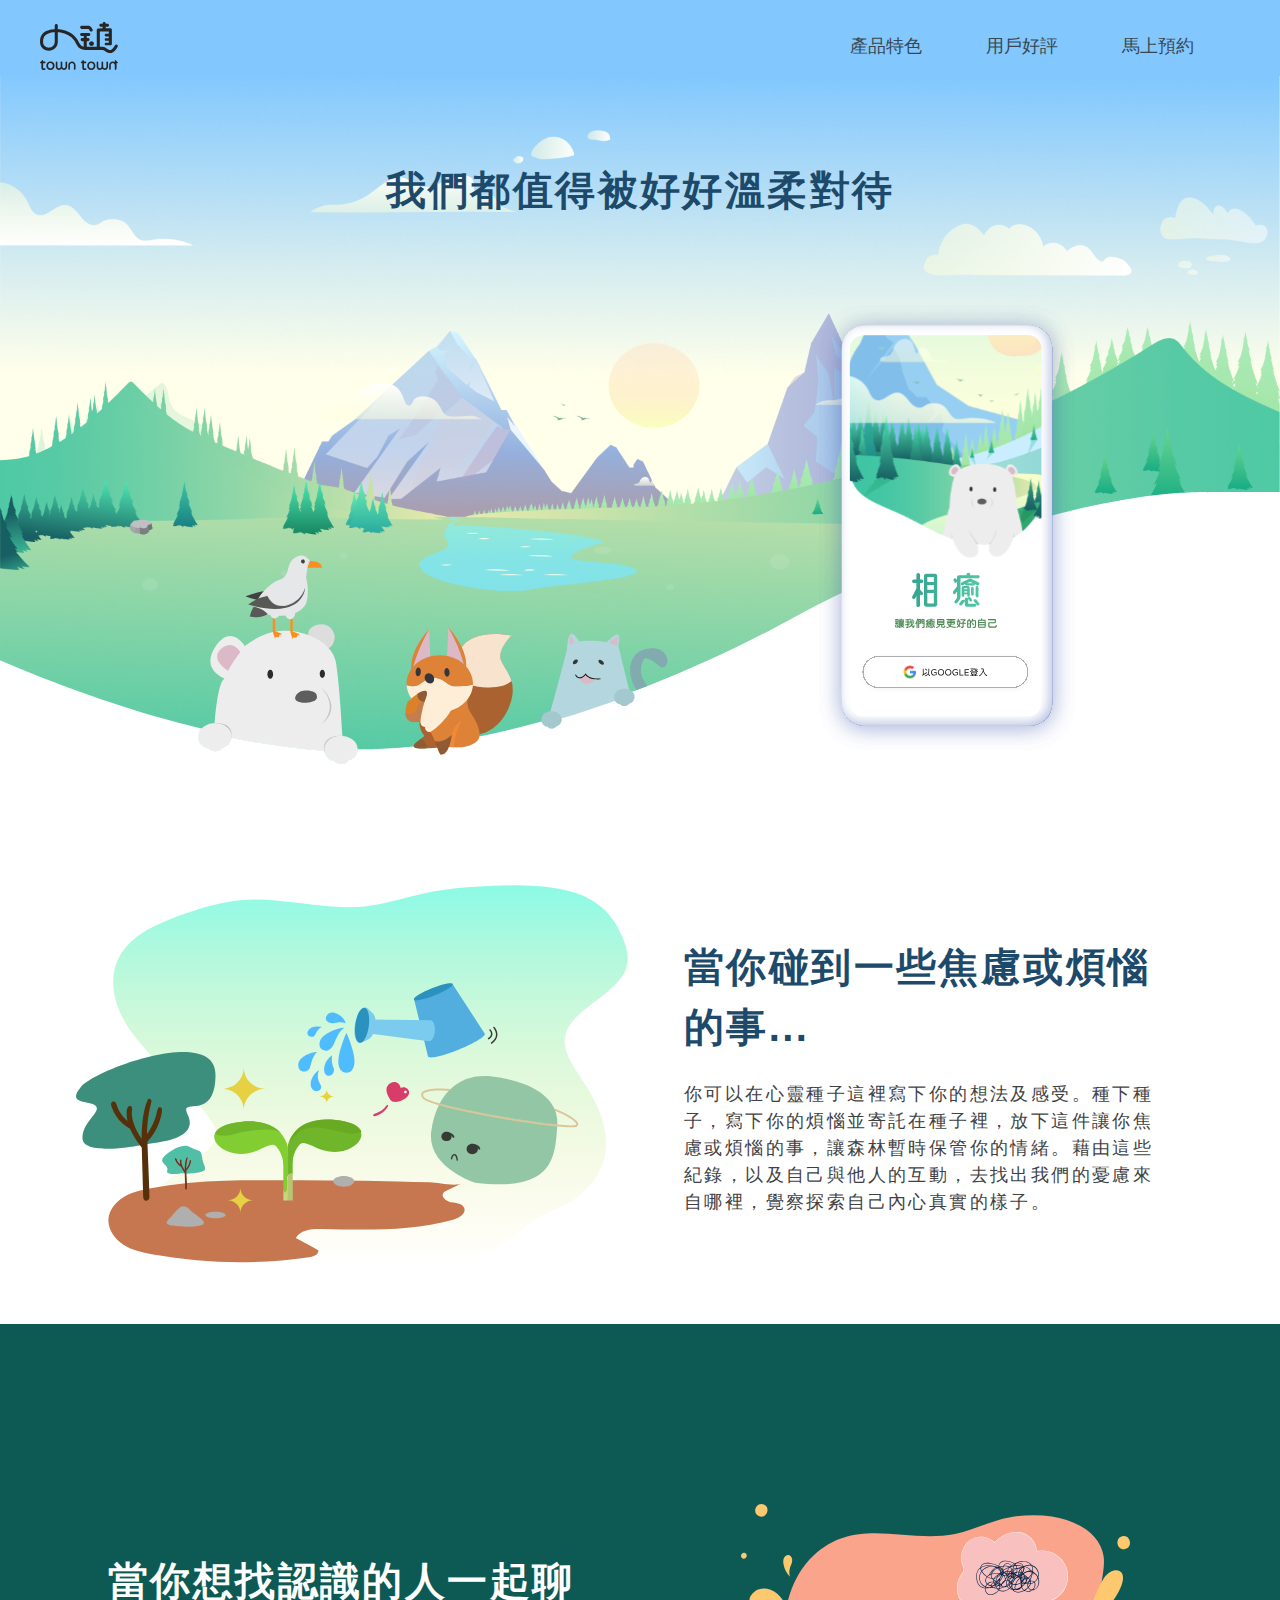
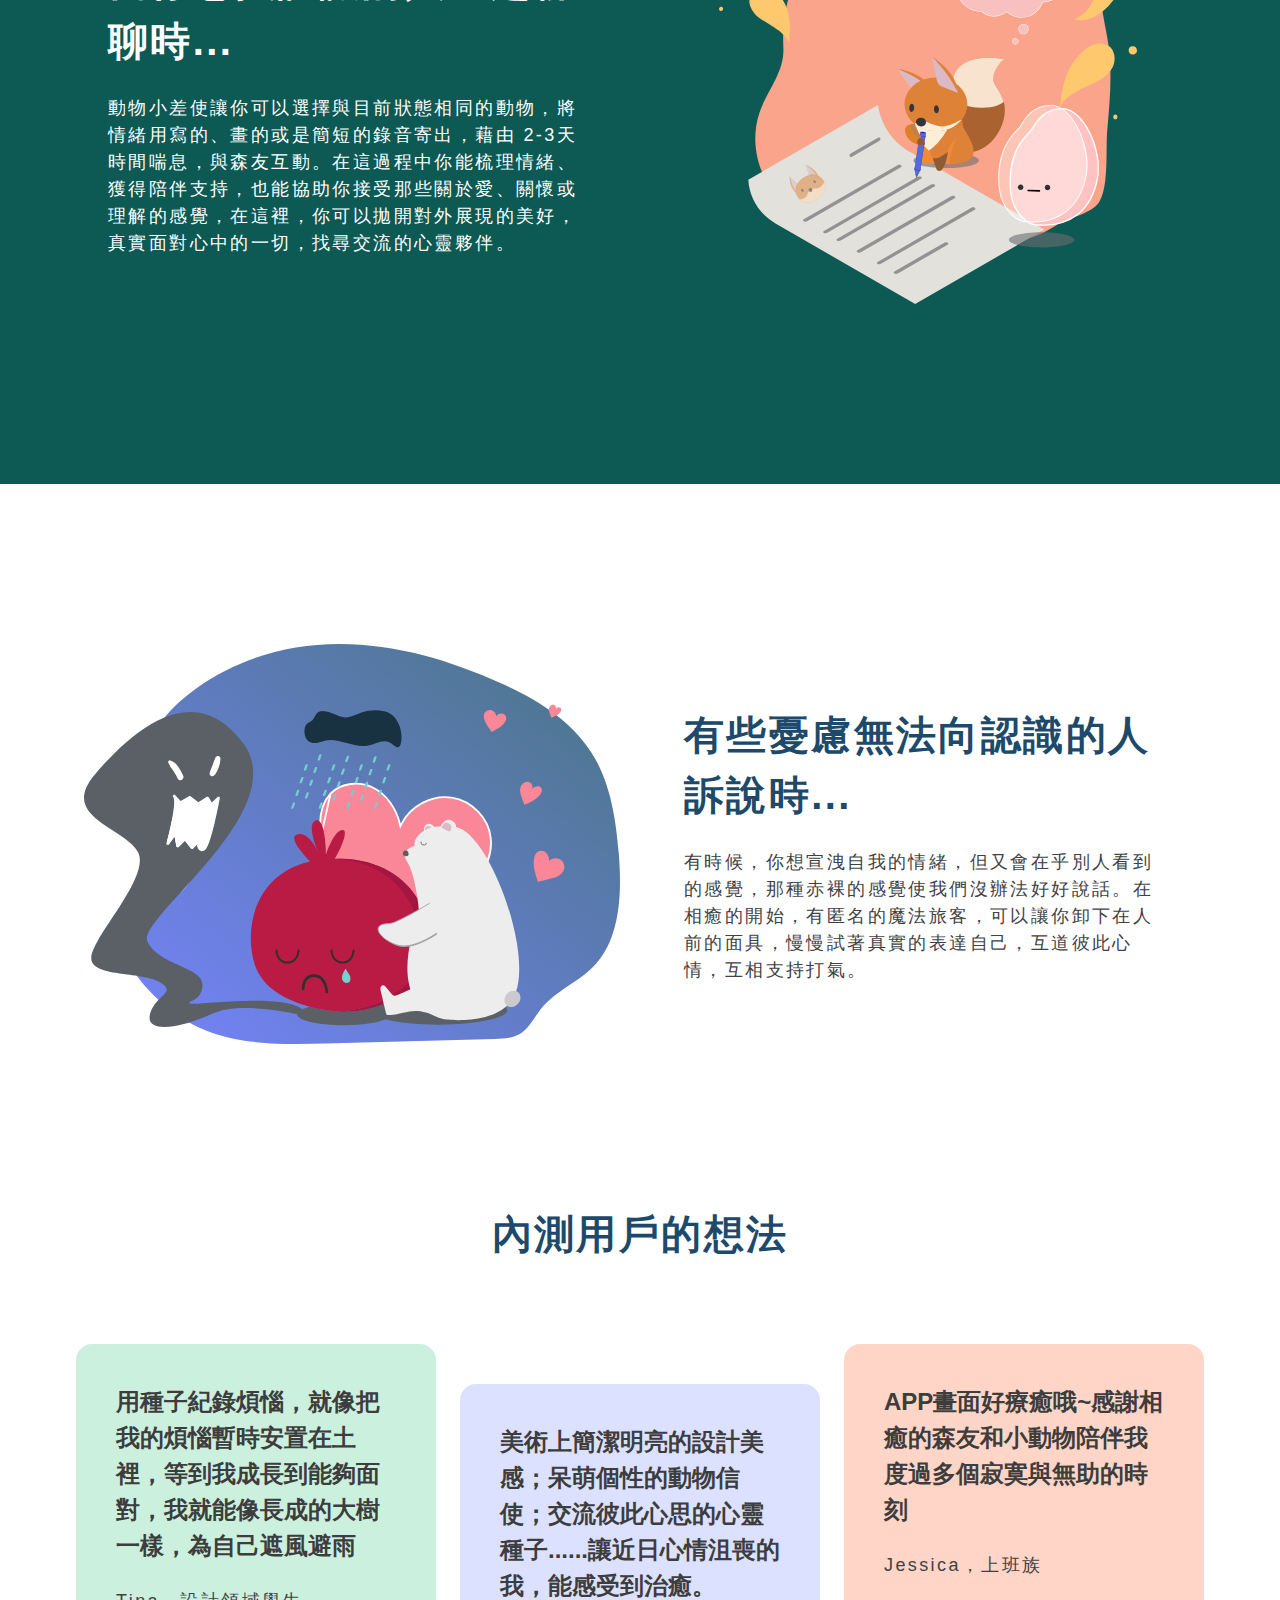
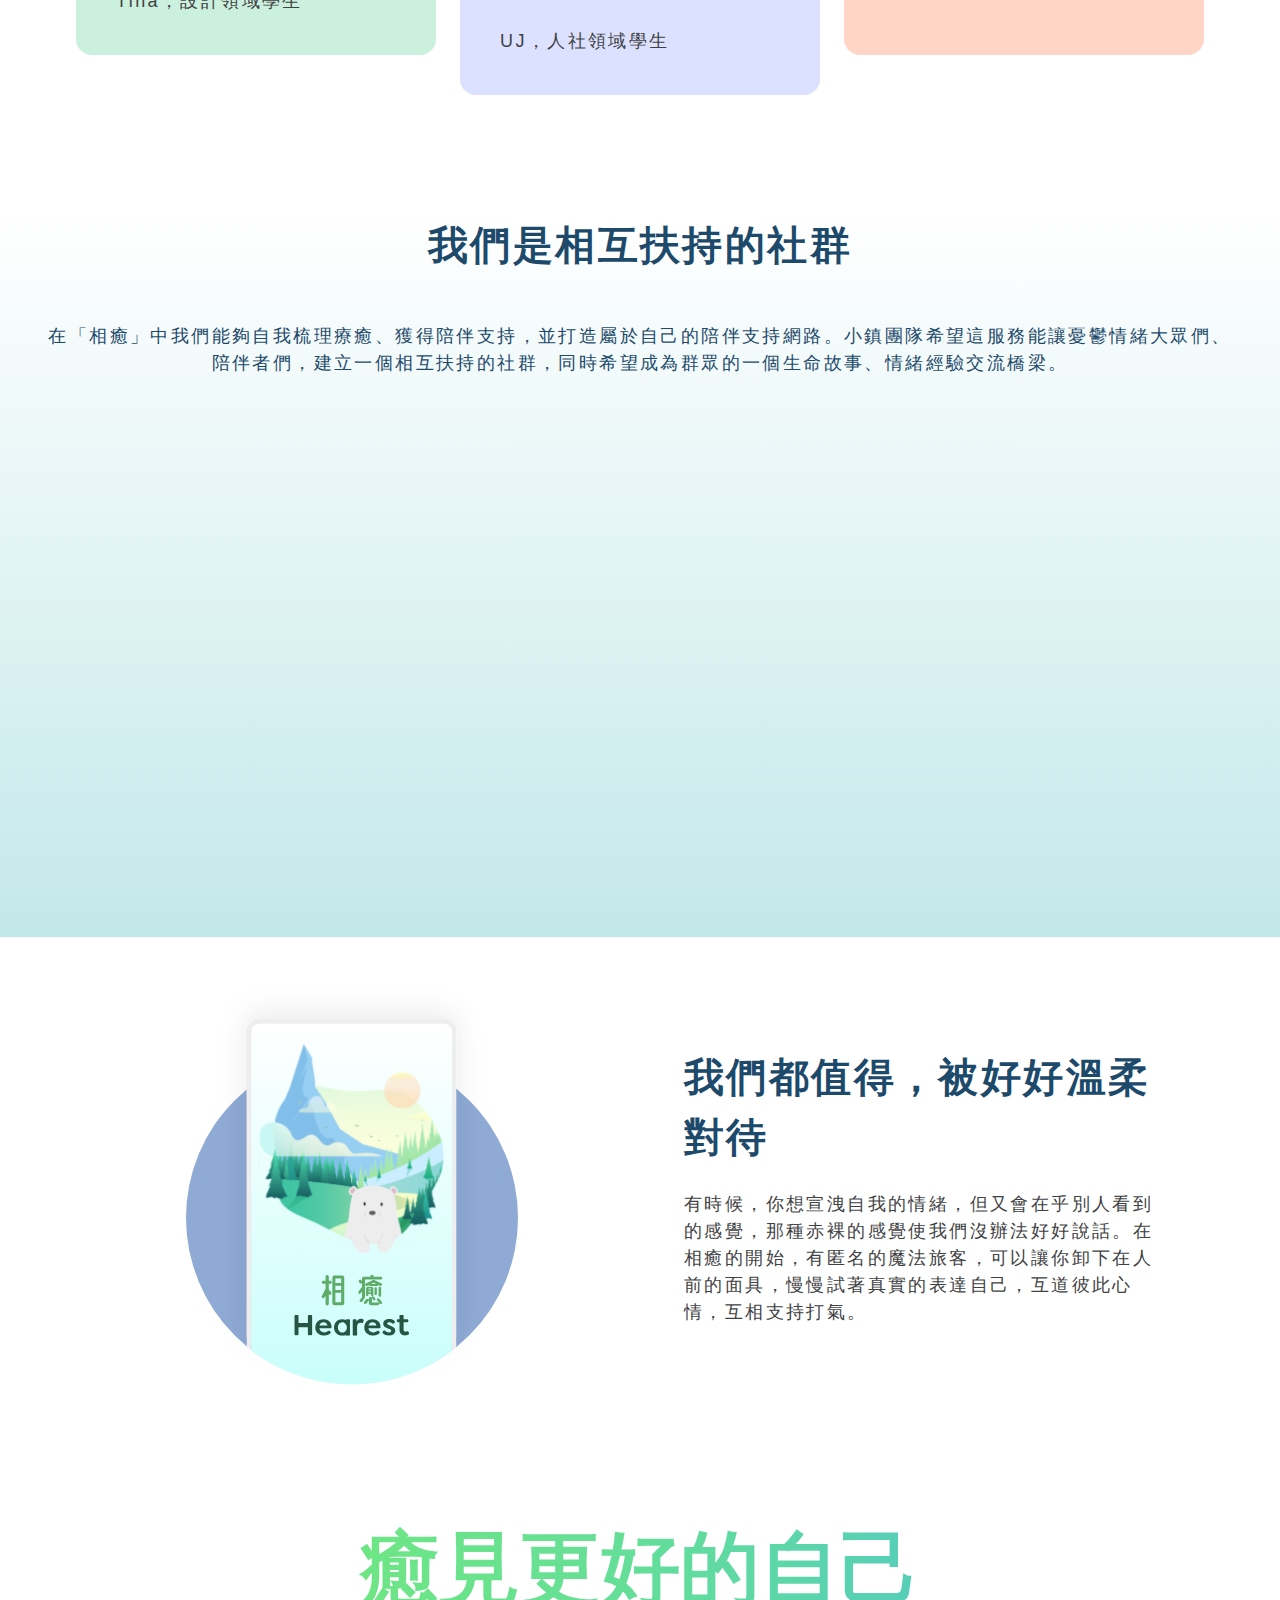
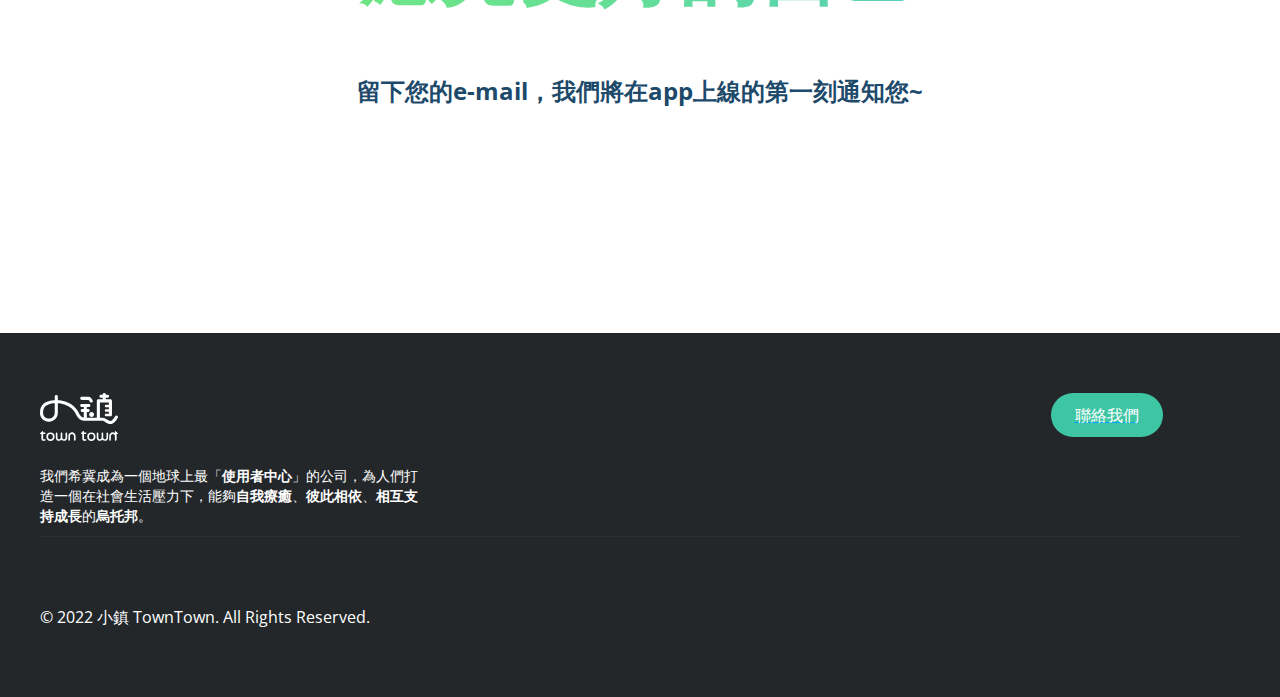
==== commit 92e27ae5: "Fixed header link" ====
--- a/index.html
+++ b/index.html
@@ -1,3 +1,424 @@
 <!DOCTYPE html>
 <!-- saved from url=(0028)https://towntown.webflow.io/ -->
-<html data-wf-domain="towntown.webflow.io" data-wf-page="653117f0934f3eadecce525b" data-wf-site="653117f0934f3eadecce5252" class="w-mod-js w-mod-ix wf-opensans-n4-active wf-opensans-n8-active wf-opensans-n6-active wf-opensans-n3-active wf-opensans-n7-active wf-opensans-i4-active wf-opensans-i6-active wf-opensans-i7-active wf-opensans-i8-active wf-opensans-i3-active wf-active"><head><meta http-equiv="Content-Type" content="text/html; charset=UTF-8"><style>.wf-force-outline-none[tabindex="-1"]:focus{outline:none;}</style><title>相癒 Hearest | 憂鬱情緒療癒x 社會支持力量 | 小鎮 TownTown</title><meta content="https://i.imgur.com/c7DciyU.jpg" property="og:image"><meta content="https://i.imgur.com/c7DciyU.jpg" property="twitter:image"><meta content="width=device-width, initial-scale=1" name="viewport"><meta content="Webflow" name="generator"><link href="./相癒 Hearest _ 憂鬱情緒療癒x 社會支持力量 _ 小鎮 TownTown_files/towntown.webflow.e34587447.css" rel="stylesheet" type="text/css"><link href="https://fonts.googleapis.com/" rel="preconnect"><link href="https://fonts.gstatic.com/" rel="preconnect" crossorigin="anonymous"><script src="./相癒 Hearest _ 憂鬱情緒療癒x 社會支持力量 _ 小鎮 TownTown_files/webfont.js" type="text/javascript"></script><link rel="stylesheet" href="./相癒 Hearest _ 憂鬱情緒療癒x 社會支持力量 _ 小鎮 TownTown_files/css" media="all"><script type="text/javascript">WebFont.load({  google: {    families: ["Open Sans:300,300italic,400,400italic,600,600italic,700,700italic,800,800italic"]  }});</script><script type="text/javascript">!function(o,c){var n=c.documentElement,t=" w-mod-";n.className+=t+"js",("ontouchstart"in o||o.DocumentTouch&&c instanceof DocumentTouch)&&(n.className+=t+"touch")}(window,document);</script><link href="https://assets-global.website-files.com/653117f0934f3eadecce5252/6597a549fcd05eebdf01cf03_Frame%207173.png" rel="shortcut icon" type="image/x-icon"><link href="https://assets-global.website-files.com/653117f0934f3eadecce5252/65998bd421d467e571c38eb7_Group%209259.png" rel="apple-touch-icon"></head><body><div class="hero-section"><div data-collapse="medium" data-animation="default" data-duration="400" id="Navigation" data-easing="ease" data-easing2="ease" role="banner" class="navbar w-nav"><div class="navigation-container"><div class="navigation-left"><a href="https://towntown.webflow.io/#" class="brand w-nav-brand"><img src="./相癒 Hearest _ 憂鬱情緒療癒x 社會支持力量 _ 小鎮 TownTown_files/62aff07b612225268de9e72d_Town Town Logo.svg" width="40" alt="" class="image"></a></div><div class="navigation-right"><div class="menu-button w-nav-button" style="-webkit-user-select: text;" aria-label="menu" role="button" tabindex="0" aria-controls="w-nav-overlay-0" aria-haspopup="menu" aria-expanded="false"><div class="icon w-icon-nav-menu"></div></div><nav role="navigation" class="nav-menu w-nav-menu"><a href="https://towntown.webflow.io/#" class="nav-link w-nav-link">產品特色</a><a href="https://towntown.webflow.io/#" class="nav-link w-nav-link">用戶好評</a><a href="https://towntown.webflow.io/#" class="nav-link w-nav-link">馬上預約</a></nav></div></div><div class="w-nav-overlay" data-wf-ignore="" id="w-nav-overlay-0"></div></div><div class="header-container"><h1 class="hero-slogan">我們都值得被好好溫柔對待</h1></div><div class="hero-image-container"><img src="./相癒 Hearest _ 憂鬱情緒療癒x 社會支持力量 _ 小鎮 TownTown_files/62aff07b61222575c3e9e72e_Hero Image.png" loading="lazy" alt="" class="hero-image"><div class="hero-under-image-container"><img src="./相癒 Hearest _ 憂鬱情緒療癒x 社會支持力量 _ 小鎮 TownTown_files/62aff07b6122252638e9e72f_Hero Under.svg" loading="lazy" alt="" class="image-2"><img src="./相癒 Hearest _ 憂鬱情緒療癒x 社會支持力量 _ 小鎮 TownTown_files/65997bbf1c96248503e72103_phoe 3.svg" loading="lazy" alt="" class="phone-image"><img src="./相癒 Hearest _ 憂鬱情緒療癒x 社會支持力量 _ 小鎮 TownTown_files/65997bbf1c96248503e72103_phoe 3.svg" loading="lazy" alt="" class="phone-image"></div></div></div><div id="Feature" class="feature-section-001"><div class="feature-container w-container"><div class="feature-wrap"><div id="w-node-_2a39d001-4cb1-9a14-b9ed-28e8a02d83ef-ecce525b" class="feature-image-wrapper"><img src="./相癒 Hearest _ 憂鬱情緒療癒x 社會支持力量 _ 小鎮 TownTown_files/65997bbf1c96248503e72103_phoe 3.svg" loading="lazy" alt="" class="feature-image hide"><h2 class="bold-heading-4-copy hide">我們都值得被好好溫柔對待</h2><h2 class="base hide">一款遊戲化療癒型社群 APP </h2><img src="./相癒 Hearest _ 憂鬱情緒療癒x 社會支持力量 _ 小鎮 TownTown_files/62aff07b6122257db8e9e738_feature01.svg" loading="lazy" alt="" class="feature-image"></div><div id="w-node-_2a39d001-4cb1-9a14-b9ed-28e8a02d83f1-ecce525b" class="content-wrapper"><h2 class="heading-2">當你碰到一些焦慮或煩惱的事...</h2><h5 class="heading-5">你可以在心靈種子這裡寫下你的想法及感受。種下種子，寫下你的煩惱並寄託在種子裡，放下這件讓你焦慮或煩惱的事，讓森林暫時保管你的情緒。藉由這些紀錄，以及自己與他人的互動，去找出我們的憂慮來自哪裡，覺察探索自己內心真實的樣子。</h5></div></div></div></div><div class="feature-section-002"><div class="feature-container w-container"><div class="feature-wrap"><div id="w-node-_3c81099e-f579-6a2d-8069-eecb52c39611-ecce525b" class="content-wrapper"><h2 class="white-heading-2">當你想找認識的人一起聊聊時...</h2><h5 class="white-heading-5">動物小差使讓你可以選擇與目前狀態相同的動物，將情緒用寫的、畫的或是簡短的錄音寄出，藉由 2-3天 時間喘息，與森友互動。在這過程中你能梳理情緒、獲得陪伴支持，也能協助你接受那些關於愛、關懷或理解的感覺，在這裡，你可以拋開對外展現的美好，真實面對心中的一切，找尋交流的心靈夥伴。</h5></div><div id="w-node-_3c81099e-f579-6a2d-8069-eecb52c39616-ecce525b" class="feature-image-wrapper"><img src="./相癒 Hearest _ 憂鬱情緒療癒x 社會支持力量 _ 小鎮 TownTown_files/62aff07b61222566b6e9e736_feature02.svg" loading="lazy" alt="" class="feature-image"></div></div></div></div><div class="feature-section-003"><div class="feature-container w-container"><div class="feature-wrap"><div id="w-node-c31a8336-4b99-c347-07bd-5ba0e6fea67e-ecce525b" class="feature-image-wrapper"><img src="./相癒 Hearest _ 憂鬱情緒療癒x 社會支持力量 _ 小鎮 TownTown_files/62aff07b6122253f53e9e737_feature03.svg" loading="lazy" alt="" class="feature-image"></div><div id="w-node-c31a8336-4b99-c347-07bd-5ba0e6fea680-ecce525b" class="content-wrapper"><h2 class="heading-2">有些憂慮無法向認識的人訴說時...</h2><h5 class="heading-6">有時候，你想宣洩自我的情緒，但又會在乎別人看到的感覺，那種赤裸的感覺使我們沒辦法好好說話。在相癒的開始，有匿名的魔法旅客，可以讓你卸下在人前的面具，慢慢試著真實的表達自己，互道彼此心情，互相支持打氣。</h5></div></div></div></div><div id="Comment" class="comment-section"><h1 class="heading-1">內測用戶的想法</h1><div class="comment-container w-container"><div class="w-layout-grid comment-wrapper"><div id="w-node-_5c5f6e3d-2763-3bc3-1f70-f524d8a267f0-ecce525b" class="green-comment"><h3 class="heading-3">用種子紀錄煩惱，就像把我的煩惱暫時安置在土裡，等到我成長到能夠面對，我就能像長成的大樹一樣，為自己遮風避雨</h3><h5 class="heading-7">Tina，設計領域學生</h5></div><div id="w-node-_5c5f6e3d-2763-3bc3-1f70-f524d8a267f5-ecce525b" class="blue-comment"><h3 class="heading-3">美術上簡潔明亮的設計美感；呆萌個性的動物信使；交流彼此心思的心靈種子......讓近日心情沮喪的我，能感受到治癒。</h3><h5 class="heading-8">UJ，人社領域學生</h5></div><div id="w-node-_5c5f6e3d-2763-3bc3-1f70-f524d8a267fa-ecce525b" class="red-comment"><h3 class="heading-3">APP畫面好療癒哦~感謝相癒的森友和小動物陪伴我度過多個寂寞與無助的時刻</h3><h5 class="heading-8">Jessica，上班族</h5></div></div></div></div><div class="community-section"><h1 class="heading-9">我們是相互扶持的社群</h1><div class="community-container w-container"><h4 class="heading-4">在「相癒」中我們能夠自我梳理療癒、獲得陪伴支持，並打造屬於自己的陪伴支持網路。小鎮團隊希望這服務能讓憂鬱情緒大眾們、陪伴者們，建立一個相互扶持的社群，同時希望成為群眾的一個生命故事、情緒經驗交流橋梁。</h4></div></div><div class="feature-section-004"><div class="feature-container w-container"><div class="feature-wrap"><div id="w-node-_14f64a3d-f7d2-2223-f812-e073b749626a-ecce525b" class="feature-image-wrapper"><img src="./相癒 Hearest _ 憂鬱情緒療癒x 社會支持力量 _ 小鎮 TownTown_files/62aff07b6122251a7ae9e743_phone 2.svg" loading="lazy" alt="" class="feature-image"></div><div id="w-node-_14f64a3d-f7d2-2223-f812-e073b749626c-ecce525b" class="content-wrapper"><h2 class="heading-10">我們都值得，被好好溫柔對待</h2><h5 class="heading-11">有時候，你想宣洩自我的情緒，但又會在乎別人看到的感覺，那種赤裸的感覺使我們沒辦法好好說話。在相癒的開始，有匿名的魔法旅客，可以讓你卸下在人前的面具，慢慢試著真實的表達自己，互道彼此心情，互相支持打氣。</h5></div></div></div></div><div id="Subscription" class="subscribe-section"><div class="feature-container-2 w-container"><div class="gradient-slogan"><div class="slogan">癒見更好的自己</div></div><h4 class="bold-heading-4">留下您的e-mail，我們將在app上線的第一刻通知您~</h4><div data-w-id="fd6d6edf-c2c5-7ba2-e72b-1a6499dc7aa2" style="opacity: 0;" class="form-block w-form"><form id="email-form" name="email-form" data-name="Email Form" action="https://gmail.us9.list-manage.com/subscribe/post?u=cec7a58bfc59dd7334b4f89f1&amp;amp;id=565ceb5d93" method="post" class="white-form" data-wf-page-id="653117f0934f3eadecce525b" data-wf-element-id="fd6d6edf-c2c5-7ba2-e72b-1a6499dc7aa3" aria-label="Email Form"><input class="form w-input" maxlength="256" name="Email" data-name="Email" placeholder="請輸入您的e-mail" type="email" id="Email" required=""><input type="submit" data-wait="Please wait..." class="submit-btn w-button" value="通知我"></form><div class="success w-form-done" tabindex="-1" role="region" aria-label="Email Form success"><div class="text-block-83"> 非常感謝~ 您將會在app上線的第一天收到通知!</div></div><div class="error-message w-form-fail" tabindex="-1" role="region" aria-label="Email Form failure"><div class="text-block-83">喔哦! 您輸入的email格式可能不正確喔，請重新輸入吧~</div></div></div></div></div><div class="footer"><div class="container"><div class="w-layout-grid footer-grid"><div id="w-node-_1923ae37-2d7e-2918-fe6b-a9c9cfc6e1f8-ecce525b" class="footer-column"><img src="./相癒 Hearest _ 憂鬱情緒療癒x 社會支持力量 _ 小鎮 TownTown_files/62aff07b612225fec0e9e744_white logo.svg" alt="" height="48" class="footer-logo"><p class="paragraph-2">我們希冀成為一個地球上最「<strong>使用者中心</strong>」的公司，為人們打造一個在社會生活壓力下，能夠<strong>自我療癒</strong>、<strong>彼此相依</strong>、<strong>相互支持成長</strong>的<strong>烏托邦</strong>。</p></div><div id="w-node-_1923ae37-2d7e-2918-fe6b-a9c9cfc6e20b-ecce525b" class="footer-column"></div><div id="w-node-_1923ae37-2d7e-2918-fe6b-a9c9cfc6e20c-ecce525b" class="footer-column"><a href="https://towntown.webflow.io/#" class="footer-link">服務條款&amp;隱私政策</a></div><div id="w-node-_1923ae37-2d7e-2918-fe6b-a9c9cfc6e20f-ecce525b" class="footer-column"><a href="mailto:tobewithblue@gmail.com" class="link-block w-inline-block"><div class="contact-me-button"><div class="contact-me-text">聯絡我們</div></div></a></div></div><div class="footer-legal"><div class="footer-detail-left"><div class="legal">© 2022 小鎮 TownTown. All Rights Reserved.</div></div><div class="footer-detail-right"></div></div></div></div><script src="./相癒 Hearest _ 憂鬱情緒療癒x 社會支持力量 _ 小鎮 TownTown_files/jquery-3.5.1.min.dc5e7f18c8.js" type="text/javascript" integrity="sha256-9/aliU8dGd2tb6OSsuzixeV4y/faTqgFtohetphbbj0=" crossorigin="anonymous"></script><script src="./相癒 Hearest _ 憂鬱情緒療癒x 社會支持力量 _ 小鎮 TownTown_files/webflow.953202671.js" type="text/javascript"></script></body></html>+<html
+  data-wf-domain="towntown.webflow.io"
+  data-wf-page="653117f0934f3eadecce525b"
+  data-wf-site="653117f0934f3eadecce5252"
+  class="w-mod-js w-mod-ix wf-opensans-n4-active wf-opensans-n8-active wf-opensans-n6-active wf-opensans-n3-active wf-opensans-n7-active wf-opensans-i4-active wf-opensans-i6-active wf-opensans-i7-active wf-opensans-i8-active wf-opensans-i3-active wf-active"
+>
+  <head>
+    <meta http-equiv="Content-Type" content="text/html; charset=UTF-8" />
+    <style>
+      .wf-force-outline-none[tabindex="-1"]:focus {
+        outline: none;
+      }
+    </style>
+    <title>相癒 Hearest | 憂鬱情緒療癒x 社會支持力量 | 小鎮 TownTown</title>
+    <meta content="https://i.imgur.com/c7DciyU.jpg" property="og:image" />
+    <meta content="https://i.imgur.com/c7DciyU.jpg" property="twitter:image" />
+    <meta content="width=device-width, initial-scale=1" name="viewport" />
+    <meta content="Webflow" name="generator" />
+    <link
+      href="./相癒 Hearest _ 憂鬱情緒療癒x 社會支持力量 _ 小鎮 TownTown_files/towntown.webflow.e34587447.css"
+      rel="stylesheet"
+      type="text/css"
+    />
+    <link href="https://fonts.googleapis.com/" rel="preconnect" />
+    <link
+      href="https://fonts.gstatic.com/"
+      rel="preconnect"
+      crossorigin="anonymous"
+    />
+    <script
+      src="./相癒 Hearest _ 憂鬱情緒療癒x 社會支持力量 _ 小鎮 TownTown_files/webfont.js"
+      type="text/javascript"
+    ></script>
+    <link
+      rel="stylesheet"
+      href="./相癒 Hearest _ 憂鬱情緒療癒x 社會支持力量 _ 小鎮 TownTown_files/css"
+      media="all"
+    />
+    <script type="text/javascript">
+      WebFont.load({
+        google: {
+          families: [
+            "Open Sans:300,300italic,400,400italic,600,600italic,700,700italic,800,800italic",
+          ],
+        },
+      });
+    </script>
+    <script type="text/javascript">
+      !(function (o, c) {
+        var n = c.documentElement,
+          t = " w-mod-";
+        (n.className += t + "js"),
+          ("ontouchstart" in o ||
+            (o.DocumentTouch && c instanceof DocumentTouch)) &&
+            (n.className += t + "touch");
+      })(window, document);
+    </script>
+    <link
+      href="https://assets-global.website-files.com/653117f0934f3eadecce5252/6597a549fcd05eebdf01cf03_Frame%207173.png"
+      rel="shortcut icon"
+      type="image/x-icon"
+    />
+    <link
+      href="https://assets-global.website-files.com/653117f0934f3eadecce5252/65998bd421d467e571c38eb7_Group%209259.png"
+      rel="apple-touch-icon"
+    />
+  </head>
+  <body>
+    <div class="hero-section">
+      <div
+        data-collapse="medium"
+        data-animation="default"
+        data-duration="400"
+        id="Navigation"
+        data-easing="ease"
+        data-easing2="ease"
+        role="banner"
+        class="navbar w-nav"
+      >
+        <div class="navigation-container">
+          <div class="navigation-left">
+            <a href="https://towntown.webflow.io/#" class="brand w-nav-brand"
+              ><img
+                src="./相癒 Hearest _ 憂鬱情緒療癒x 社會支持力量 _ 小鎮 TownTown_files/62aff07b612225268de9e72d_Town Town Logo.svg"
+                width="40"
+                alt=""
+                class="image"
+            /></a>
+          </div>
+          <div class="navigation-right">
+            <div
+              class="menu-button w-nav-button"
+              style="-webkit-user-select: text"
+              aria-label="menu"
+              role="button"
+              tabindex="0"
+              aria-controls="w-nav-overlay-0"
+              aria-haspopup="menu"
+              aria-expanded="false"
+            >
+              <div class="icon w-icon-nav-menu"></div>
+            </div>
+            <nav role="navigation" class="nav-menu w-nav-menu">
+              <a href="#Feature" class="nav-link w-nav-link">產品特色</a
+              ><a href="#Comment" class="nav-link w-nav-link">用戶好評</a
+              ><a href="#Subscription" class="nav-link w-nav-link">馬上預約</a>
+            </nav>
+          </div>
+        </div>
+        <div class="w-nav-overlay" data-wf-ignore="" id="w-nav-overlay-0"></div>
+      </div>
+      <div class="header-container">
+        <h1 class="hero-slogan">我們都值得被好好溫柔對待</h1>
+      </div>
+      <div class="hero-image-container">
+        <img
+          src="./相癒 Hearest _ 憂鬱情緒療癒x 社會支持力量 _ 小鎮 TownTown_files/62aff07b61222575c3e9e72e_Hero Image.png"
+          loading="lazy"
+          alt=""
+          class="hero-image"
+        />
+        <div class="hero-under-image-container">
+          <img
+            src="./相癒 Hearest _ 憂鬱情緒療癒x 社會支持力量 _ 小鎮 TownTown_files/62aff07b6122252638e9e72f_Hero Under.svg"
+            loading="lazy"
+            alt=""
+            class="image-2"
+          /><img
+            src="./相癒 Hearest _ 憂鬱情緒療癒x 社會支持力量 _ 小鎮 TownTown_files/65997bbf1c96248503e72103_phoe 3.svg"
+            loading="lazy"
+            alt=""
+            class="phone-image"
+          /><img
+            src="./相癒 Hearest _ 憂鬱情緒療癒x 社會支持力量 _ 小鎮 TownTown_files/65997bbf1c96248503e72103_phoe 3.svg"
+            loading="lazy"
+            alt=""
+            class="phone-image"
+          />
+        </div>
+      </div>
+    </div>
+    <div id="Feature" class="feature-section-001">
+      <div class="feature-container w-container">
+        <div class="feature-wrap">
+          <div
+            id="w-node-_2a39d001-4cb1-9a14-b9ed-28e8a02d83ef-ecce525b"
+            class="feature-image-wrapper"
+          >
+            <img
+              src="./相癒 Hearest _ 憂鬱情緒療癒x 社會支持力量 _ 小鎮 TownTown_files/65997bbf1c96248503e72103_phoe 3.svg"
+              loading="lazy"
+              alt=""
+              class="feature-image hide"
+            />
+            <h2 class="bold-heading-4-copy hide">我們都值得被好好溫柔對待</h2>
+            <h2 class="base hide">一款遊戲化療癒型社群 APP</h2>
+            <img
+              src="./相癒 Hearest _ 憂鬱情緒療癒x 社會支持力量 _ 小鎮 TownTown_files/62aff07b6122257db8e9e738_feature01.svg"
+              loading="lazy"
+              alt=""
+              class="feature-image"
+            />
+          </div>
+          <div
+            id="w-node-_2a39d001-4cb1-9a14-b9ed-28e8a02d83f1-ecce525b"
+            class="content-wrapper"
+          >
+            <h2 class="heading-2">當你碰到一些焦慮或煩惱的事...</h2>
+            <h5 class="heading-5">
+              你可以在心靈種子這裡寫下你的想法及感受。種下種子，寫下你的煩惱並寄託在種子裡，放下這件讓你焦慮或煩惱的事，讓森林暫時保管你的情緒。藉由這些紀錄，以及自己與他人的互動，去找出我們的憂慮來自哪裡，覺察探索自己內心真實的樣子。
+            </h5>
+          </div>
+        </div>
+      </div>
+    </div>
+    <div class="feature-section-002">
+      <div class="feature-container w-container">
+        <div class="feature-wrap">
+          <div
+            id="w-node-_3c81099e-f579-6a2d-8069-eecb52c39611-ecce525b"
+            class="content-wrapper"
+          >
+            <h2 class="white-heading-2">當你想找認識的人一起聊聊時...</h2>
+            <h5 class="white-heading-5">
+              動物小差使讓你可以選擇與目前狀態相同的動物，將情緒用寫的、畫的或是簡短的錄音寄出，藉由
+              2-3天
+              時間喘息，與森友互動。在這過程中你能梳理情緒、獲得陪伴支持，也能協助你接受那些關於愛、關懷或理解的感覺，在這裡，你可以拋開對外展現的美好，真實面對心中的一切，找尋交流的心靈夥伴。
+            </h5>
+          </div>
+          <div
+            id="w-node-_3c81099e-f579-6a2d-8069-eecb52c39616-ecce525b"
+            class="feature-image-wrapper"
+          >
+            <img
+              src="./相癒 Hearest _ 憂鬱情緒療癒x 社會支持力量 _ 小鎮 TownTown_files/62aff07b61222566b6e9e736_feature02.svg"
+              loading="lazy"
+              alt=""
+              class="feature-image"
+            />
+          </div>
+        </div>
+      </div>
+    </div>
+    <div class="feature-section-003">
+      <div class="feature-container w-container">
+        <div class="feature-wrap">
+          <div
+            id="w-node-c31a8336-4b99-c347-07bd-5ba0e6fea67e-ecce525b"
+            class="feature-image-wrapper"
+          >
+            <img
+              src="./相癒 Hearest _ 憂鬱情緒療癒x 社會支持力量 _ 小鎮 TownTown_files/62aff07b6122253f53e9e737_feature03.svg"
+              loading="lazy"
+              alt=""
+              class="feature-image"
+            />
+          </div>
+          <div
+            id="w-node-c31a8336-4b99-c347-07bd-5ba0e6fea680-ecce525b"
+            class="content-wrapper"
+          >
+            <h2 class="heading-2">有些憂慮無法向認識的人訴說時...</h2>
+            <h5 class="heading-6">
+              有時候，你想宣洩自我的情緒，但又會在乎別人看到的感覺，那種赤裸的感覺使我們沒辦法好好說話。在相癒的開始，有匿名的魔法旅客，可以讓你卸下在人前的面具，慢慢試著真實的表達自己，互道彼此心情，互相支持打氣。
+            </h5>
+          </div>
+        </div>
+      </div>
+    </div>
+    <div id="Comment" class="comment-section">
+      <h1 class="heading-1">內測用戶的想法</h1>
+      <div class="comment-container w-container">
+        <div class="w-layout-grid comment-wrapper">
+          <div
+            id="w-node-_5c5f6e3d-2763-3bc3-1f70-f524d8a267f0-ecce525b"
+            class="green-comment"
+          >
+            <h3 class="heading-3">
+              用種子紀錄煩惱，就像把我的煩惱暫時安置在土裡，等到我成長到能夠面對，我就能像長成的大樹一樣，為自己遮風避雨
+            </h3>
+            <h5 class="heading-7">Tina，設計領域學生</h5>
+          </div>
+          <div
+            id="w-node-_5c5f6e3d-2763-3bc3-1f70-f524d8a267f5-ecce525b"
+            class="blue-comment"
+          >
+            <h3 class="heading-3">
+              美術上簡潔明亮的設計美感；呆萌個性的動物信使；交流彼此心思的心靈種子......讓近日心情沮喪的我，能感受到治癒。
+            </h3>
+            <h5 class="heading-8">UJ，人社領域學生</h5>
+          </div>
+          <div
+            id="w-node-_5c5f6e3d-2763-3bc3-1f70-f524d8a267fa-ecce525b"
+            class="red-comment"
+          >
+            <h3 class="heading-3">
+              APP畫面好療癒哦~感謝相癒的森友和小動物陪伴我度過多個寂寞與無助的時刻
+            </h3>
+            <h5 class="heading-8">Jessica，上班族</h5>
+          </div>
+        </div>
+      </div>
+    </div>
+    <div class="community-section">
+      <h1 class="heading-9">我們是相互扶持的社群</h1>
+      <div class="community-container w-container">
+        <h4 class="heading-4">
+          在「相癒」中我們能夠自我梳理療癒、獲得陪伴支持，並打造屬於自己的陪伴支持網路。小鎮團隊希望這服務能讓憂鬱情緒大眾們、陪伴者們，建立一個相互扶持的社群，同時希望成為群眾的一個生命故事、情緒經驗交流橋梁。
+        </h4>
+      </div>
+    </div>
+    <div class="feature-section-004">
+      <div class="feature-container w-container">
+        <div class="feature-wrap">
+          <div
+            id="w-node-_14f64a3d-f7d2-2223-f812-e073b749626a-ecce525b"
+            class="feature-image-wrapper"
+          >
+            <img
+              src="./相癒 Hearest _ 憂鬱情緒療癒x 社會支持力量 _ 小鎮 TownTown_files/62aff07b6122251a7ae9e743_phone 2.svg"
+              loading="lazy"
+              alt=""
+              class="feature-image"
+            />
+          </div>
+          <div
+            id="w-node-_14f64a3d-f7d2-2223-f812-e073b749626c-ecce525b"
+            class="content-wrapper"
+          >
+            <h2 class="heading-10">我們都值得，被好好溫柔對待</h2>
+            <h5 class="heading-11">
+              有時候，你想宣洩自我的情緒，但又會在乎別人看到的感覺，那種赤裸的感覺使我們沒辦法好好說話。在相癒的開始，有匿名的魔法旅客，可以讓你卸下在人前的面具，慢慢試著真實的表達自己，互道彼此心情，互相支持打氣。
+            </h5>
+          </div>
+        </div>
+      </div>
+    </div>
+    <div id="Subscription" class="subscribe-section">
+      <div class="feature-container-2 w-container">
+        <div class="gradient-slogan">
+          <div class="slogan">癒見更好的自己</div>
+        </div>
+        <h4 class="bold-heading-4">
+          留下您的e-mail，我們將在app上線的第一刻通知您~
+        </h4>
+        <div
+          data-w-id="fd6d6edf-c2c5-7ba2-e72b-1a6499dc7aa2"
+          style="opacity: 0"
+          class="form-block w-form"
+        >
+          <form
+            id="email-form"
+            name="email-form"
+            data-name="Email Form"
+            action="https://gmail.us9.list-manage.com/subscribe/post?u=cec7a58bfc59dd7334b4f89f1&amp;amp;id=565ceb5d93"
+            method="post"
+            class="white-form"
+            data-wf-page-id="653117f0934f3eadecce525b"
+            data-wf-element-id="fd6d6edf-c2c5-7ba2-e72b-1a6499dc7aa3"
+            aria-label="Email Form"
+          >
+            <input
+              class="form w-input"
+              maxlength="256"
+              name="Email"
+              data-name="Email"
+              placeholder="請輸入您的e-mail"
+              type="email"
+              id="Email"
+              required=""
+            /><input
+              type="submit"
+              data-wait="Please wait..."
+              class="submit-btn w-button"
+              value="通知我"
+            />
+          </form>
+          <div
+            class="success w-form-done"
+            tabindex="-1"
+            role="region"
+            aria-label="Email Form success"
+          >
+            <div class="text-block-83">
+              非常感謝~ 您將會在app上線的第一天收到通知!
+            </div>
+          </div>
+          <div
+            class="error-message w-form-fail"
+            tabindex="-1"
+            role="region"
+            aria-label="Email Form failure"
+          >
+            <div class="text-block-83">
+              喔哦! 您輸入的email格式可能不正確喔，請重新輸入吧~
+            </div>
+          </div>
+        </div>
+      </div>
+    </div>
+    <div class="footer">
+      <div class="container">
+        <div class="w-layout-grid footer-grid">
+          <div
+            id="w-node-_1923ae37-2d7e-2918-fe6b-a9c9cfc6e1f8-ecce525b"
+            class="footer-column"
+          >
+            <img
+              src="./相癒 Hearest _ 憂鬱情緒療癒x 社會支持力量 _ 小鎮 TownTown_files/62aff07b612225fec0e9e744_white logo.svg"
+              alt=""
+              height="48"
+              class="footer-logo"
+            />
+            <p class="paragraph-2">
+              我們希冀成為一個地球上最「<strong>使用者中心</strong>」的公司，為人們打造一個在社會生活壓力下，能夠<strong>自我療癒</strong>、<strong>彼此相依</strong>、<strong>相互支持成長</strong>的<strong>烏托邦</strong>。
+            </p>
+          </div>
+          <div
+            id="w-node-_1923ae37-2d7e-2918-fe6b-a9c9cfc6e20b-ecce525b"
+            class="footer-column"
+          ></div>
+          <div
+            id="w-node-_1923ae37-2d7e-2918-fe6b-a9c9cfc6e20c-ecce525b"
+            class="footer-column"
+          >
+            <!-- <a href="https://towntown.webflow.io/#" class="footer-link"
+              >服務條款&amp;隱私政策</a
+            > -->
+          </div>
+          <div
+            id="w-node-_1923ae37-2d7e-2918-fe6b-a9c9cfc6e20f-ecce525b"
+            class="footer-column"
+          >
+            <a
+              href="mailto:tobewithblue@gmail.com"
+              class="link-block w-inline-block"
+              ><div class="contact-me-button">
+                <div class="contact-me-text">聯絡我們</div>
+              </div></a
+            >
+          </div>
+        </div>
+        <div class="footer-legal">
+          <div class="footer-detail-left">
+            <div class="legal">© 2022 小鎮 TownTown. All Rights Reserved.</div>
+          </div>
+          <div class="footer-detail-right"></div>
+        </div>
+      </div>
+    </div>
+    <script
+      src="./相癒 Hearest _ 憂鬱情緒療癒x 社會支持力量 _ 小鎮 TownTown_files/jquery-3.5.1.min.dc5e7f18c8.js"
+      type="text/javascript"
+      integrity="sha256-9/aliU8dGd2tb6OSsuzixeV4y/faTqgFtohetphbbj0="
+      crossorigin="anonymous"
+    ></script>
+    <script
+      src="./相癒 Hearest _ 憂鬱情緒療癒x 社會支持力量 _ 小鎮 TownTown_files/webflow.953202671.js"
+      type="text/javascript"
+    ></script>
+  </body>
+</html>
